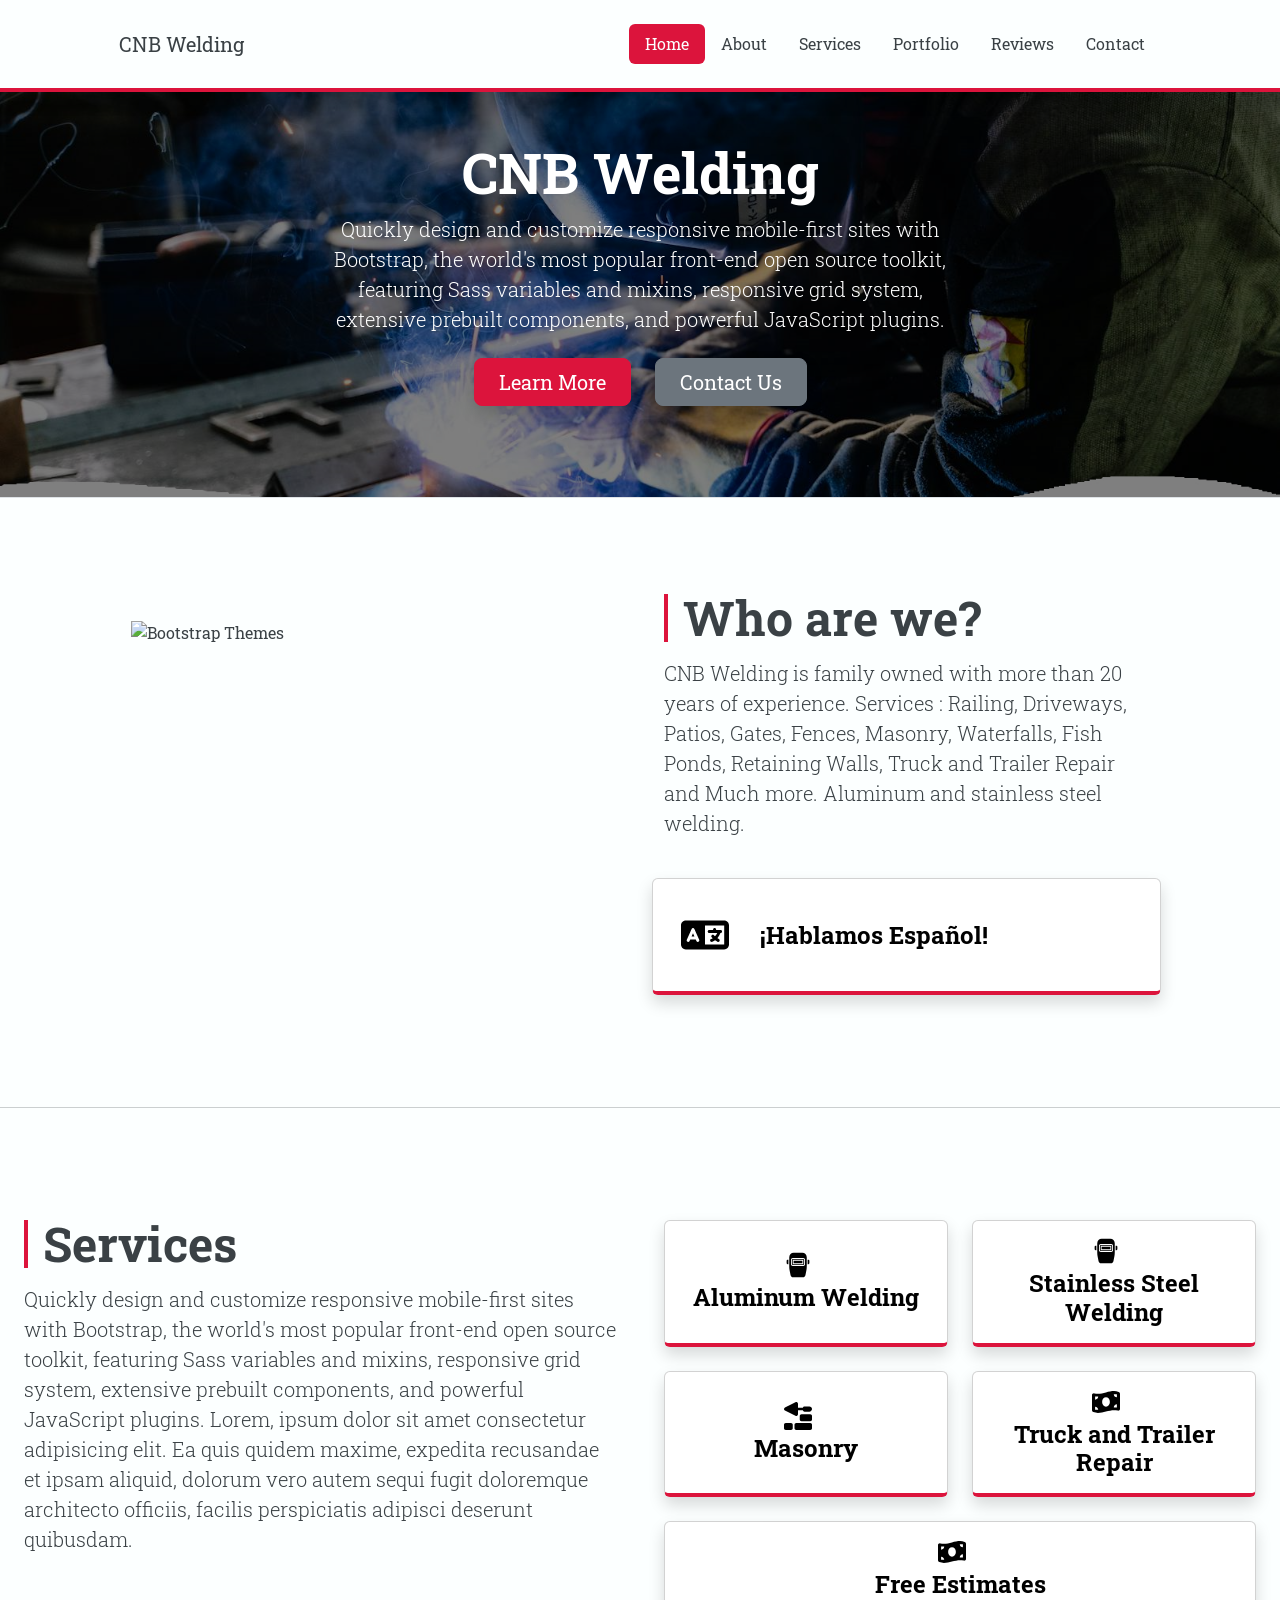
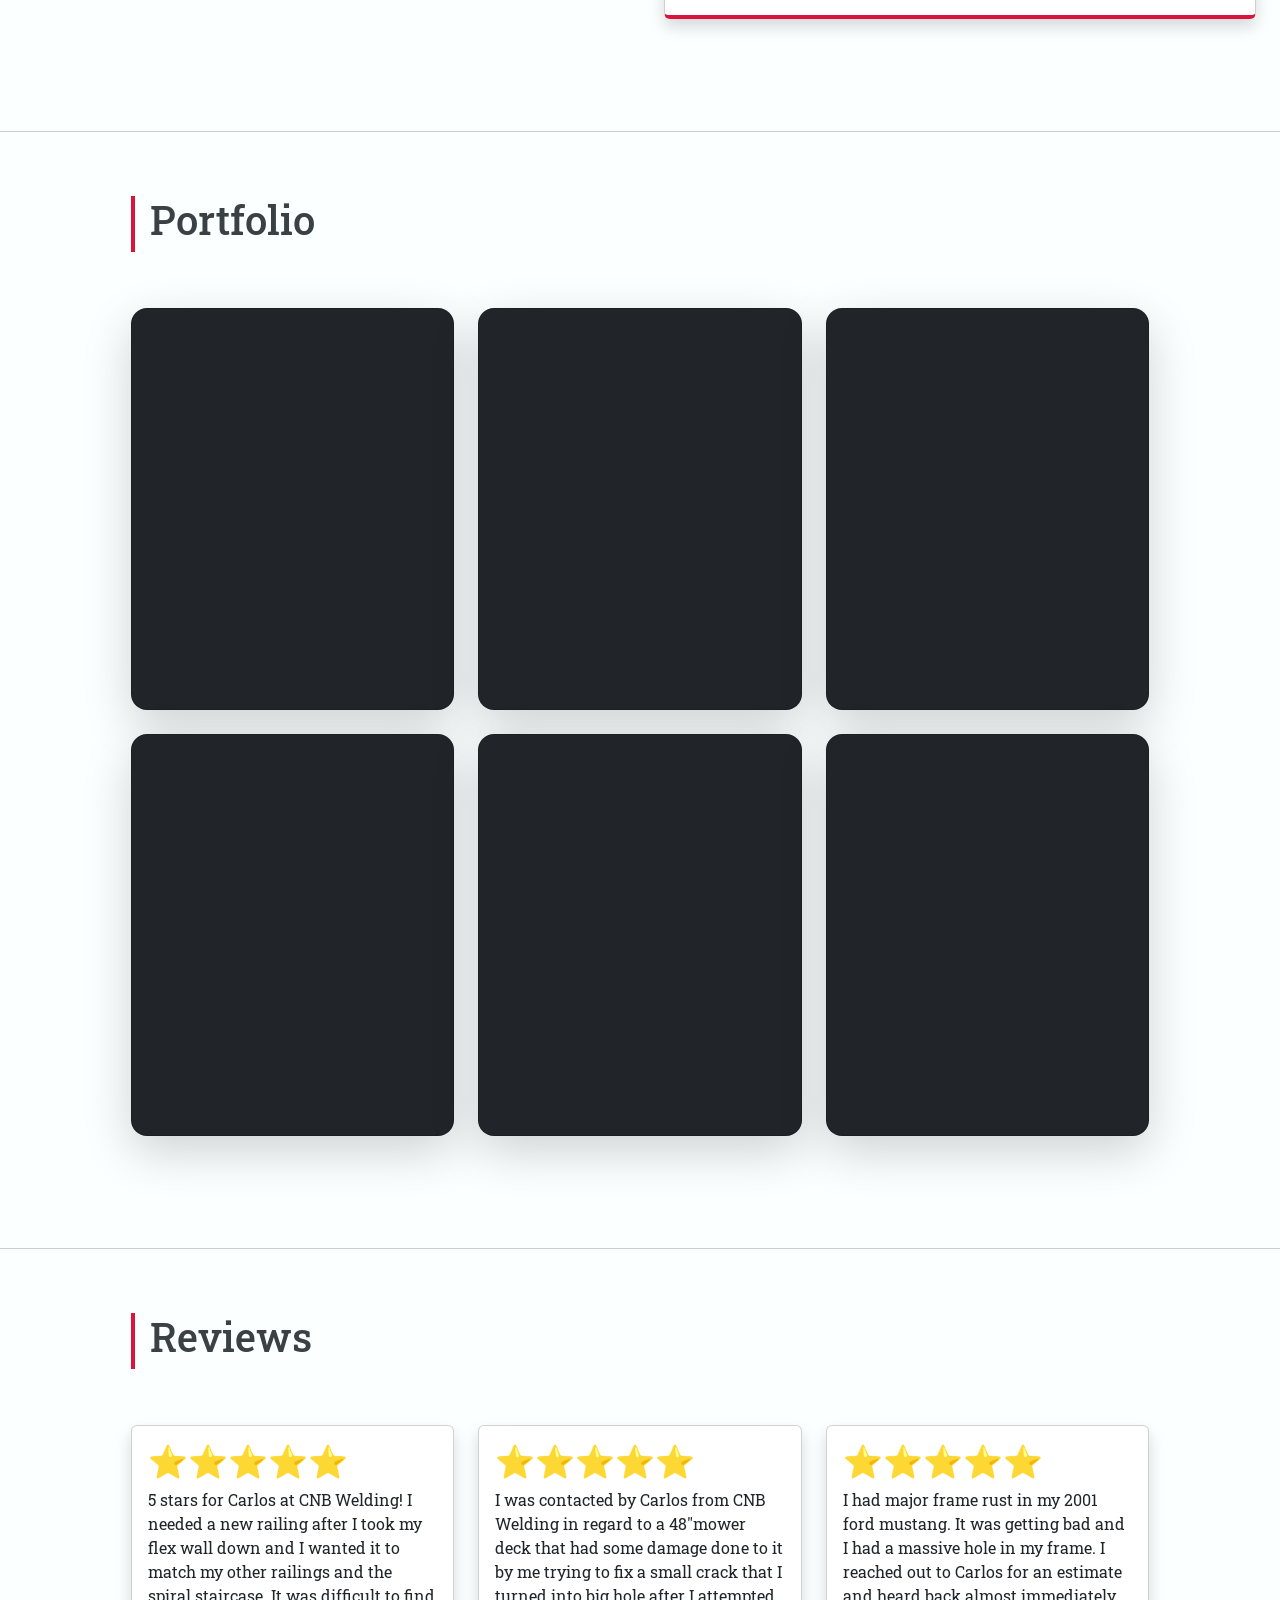
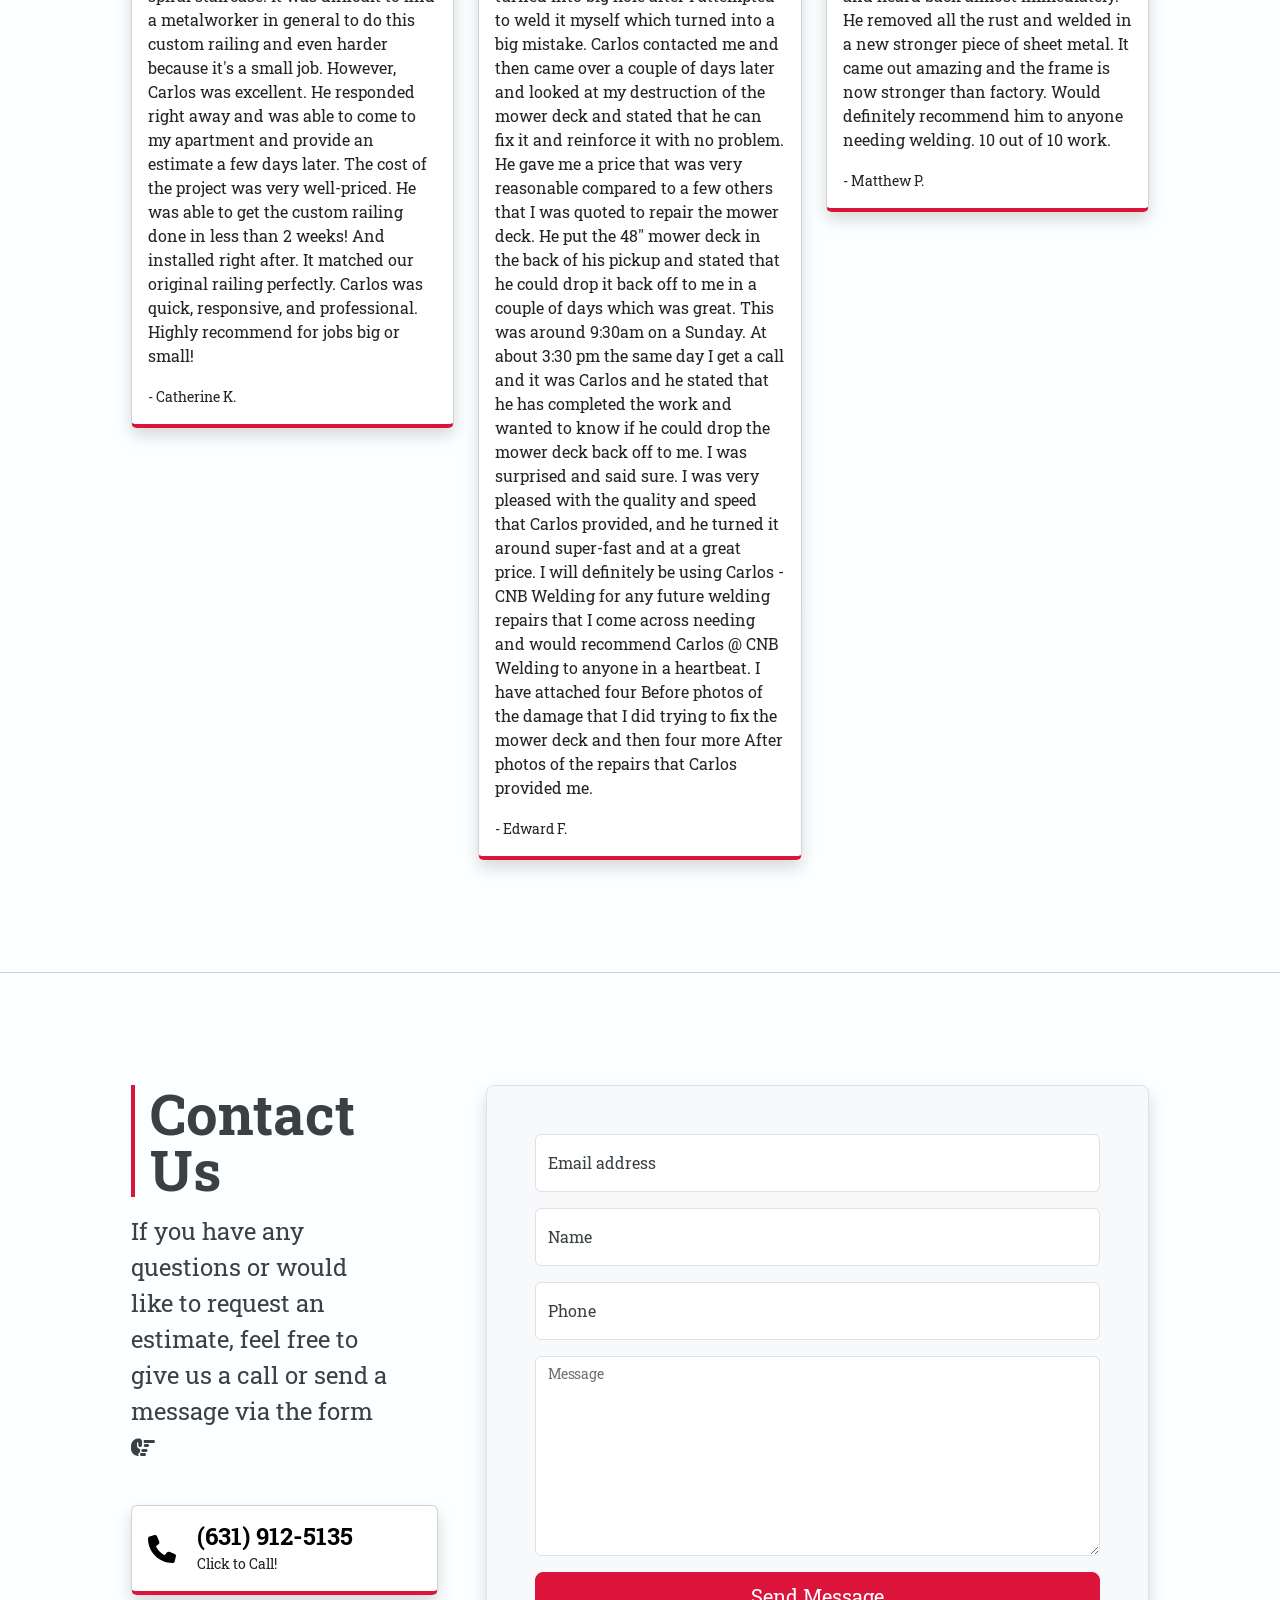
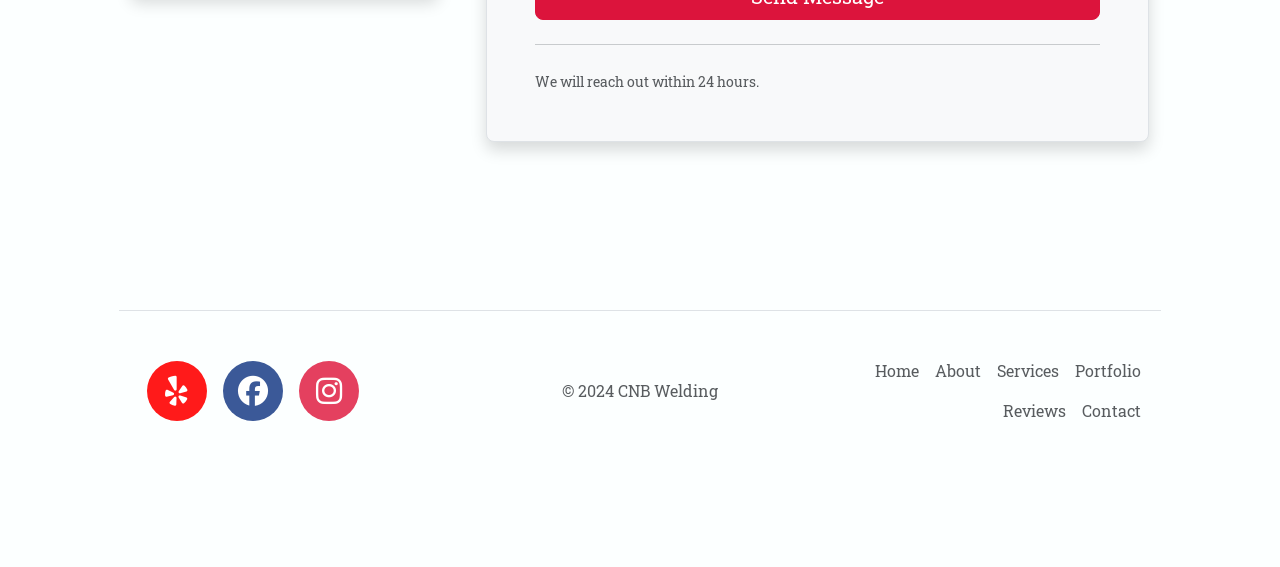
==== index.html @ a02634a3 "Add files via upload" ====
<!DOCTYPE html>
<html lang="en">
  <head>
    <meta charset="UTF-8" />
    <meta name="viewport" content="width=device-width, initial-scale=1.0" />
    <title>CNB Welding</title>
    <link rel="preconnect" href="https://fonts.googleapis.com" />
    <link rel="preconnect" href="https://fonts.gstatic.com" crossorigin />
    <link
      href="https://fonts.googleapis.com/css2?family=Roboto+Slab:wght@100..900&display=swap"
      rel="stylesheet"
    />
    <link
      href="https://cdn.jsdelivr.net/npm/bootstrap@5.3.3/dist/css/bootstrap.min.css"
      rel="stylesheet"
      integrity="sha384-QWTKZyjpPEjISv5WaRU9OFeRpok6YctnYmDr5pNlyT2bRjXh0JMhjY6hW+ALEwIH"
      crossorigin="anonymous"
    />
    <link
      rel="stylesheet"
      href="https://cdnjs.cloudflare.com/ajax/libs/font-awesome/6.5.1/css/all.min.css"
      integrity="sha512-DTOQO9RWCH3ppGqcWaEA1BIZOC6xxalwEsw9c2QQeAIftl+Vegovlnee1c9QX4TctnWMn13TZye+giMm8e2LwA=="
      crossorigin="anonymous"
      referrerpolicy="no-referrer"
    />
    <style>
      /* GLOBAL STYLES
         -------------------------------------------------- */
      /* Padding below the footer and lighter body text */

      :root {
        --main-color: #fcffff;
        --accent-color: #dc143c;
        --accent-color-hover: #b30e2f;
        --bg-color: #3a4145;
      }

      body {
        padding-top: 3rem;
        padding-bottom: 3rem;
        font-family: "Roboto Slab", serif;
        /* color: rgb(var(--bs-tertiary-color-rgb)); */
      }
      /* CUSTOMIZE THE CAROUSEL
         -------------------------------------------------- */
      /* Carousel base class */
      .carousel {
        margin-bottom: 4rem;
      }
      /* Since positioning the image, we need to help out the caption */
      .carousel-caption {
        bottom: 3rem;
        z-index: 10;
      }
      /* Declare heights because of positioning of img element */
      .carousel-item {
        height: 42rem;
      }
      /* MARKETING CONTENT
         -------------------------------------------------- */
      /* Center align the text within the three columns below the carousel */
      .marketing .col-lg-4 {
        margin-bottom: 1.5rem;
        text-align: center;
      }
      /* rtl:begin:ignore */
      .marketing .col-lg-4 p {
        margin-right: 0.75rem;
        margin-left: 0.75rem;
      }
      /* rtl:end:ignore */
      /* Featurettes
         ------------------------- */
      .featurette-divider {
        margin: 5rem 0; /* Space out the Bootstrap 
         <hr>
         more */
      }
      /* Thin out the marketing headings */
      /* rtl:begin:remove */
      .featurette-heading {
        letter-spacing: -0.05rem;
      }
      /* rtl:end:remove */
      /* RESPONSIVE CSS
         -------------------------------------------------- */
      @media (min-width: 40em) {
        /* Bump up size of carousel content */
        .carousel-caption p {
          margin-bottom: 1.25rem;
          font-size: 1.25rem;
          line-height: 1.4;
        }
        .featurette-heading {
          font-size: 50px;
        }
      }
      @media (min-width: 62em) {
        .featurette-heading {
          margin-top: 7rem;
        }
      }

      body {
        background-color: #fcffff;
        color: var(--bg-color) !important;
      }
      .card-bottom {
        border-bottom: 4px solid var(--accent-color);
      }
      .navbar {
        background-color: #fcffff;
        color: var(--bg-color);
      }

      .navbar a {
        color: var(--bg-color) !important;
      }

      h1,
      h2,
      h3,
      h4 {
        color: var(--bg-color) !important;
      }

      #welcome-hero {
        background-image: url("./images/hero-background.jpg");
        background-repeat: no-repeat;
        background-size: cover;
        background-position: center;
        height: 50vh;
        width: auto;
        position: relative;
      }

      #welcome-hero::before {
        content: "";
        position: absolute;
        z-index: 1;
        height: 100%;
        width: 100%;
        background-color: rgba(0, 0, 0, 0.5);
      }

      .navbar .active {
        background-color: var(--accent-color) !important;
        color: var(--main-color) !important;
      }
      .btn-primary {
        --bs-btn-bg: var(--accent-color) !important;
        --bs-btn-border-color: var(--accent-color) !important;
        --bs-btn-hover-color: #fff;
        --bs-btn-hover-bg: var(--accent-color-hover) !important;
        --bs-btn-hover-border-color: var(--accent-color-hover) !important;
        --bs-btn-focus-shadow-rgb: 49, 132, 253;
        --bs-btn-active-color: #fff;
        --bs-btn-active-bg: var(--accent-color) !important;
        --bs-btn-active-border-color: var(--accent-color) !important;
        --bs-btn-active-shadow: inset 0 3px 5px rgba(0, 0, 0, 0.125);
        --bs-btn-disabled-color: #fff;
        --bs-btn-disabled-bg: var(--accent-color-hover) !important;
        --bs-btn-disabled-border-color: var(--accent-color-hover) !important;
      }
    </style>
  </head>
  <body>
    <div
      data-bs-spy="scroll"
      data-bs-target="#navbar-example2"
      data-bs-offset="0"
      class="scrollspy-example"
      tabindex="0"
    >
      <nav
        id="navbar-example2"
        class="navbar navbar-expand-md shadow navbar-dark fixed-top py-4"
        style="border-bottom: 4px solid var(--accent-color)"
      >
        <div class="container-fluid col-xl-10 col-xxl-8">
          <a class="navbar-brand" href="#home">CNB Welding</a>
          <button
            class="navbar-toggler"
            type="button"
            data-bs-toggle="collapse"
            data-bs-target="#navbarCollapse"
            aria-controls="navbarCollapse"
            aria-expanded="false"
            aria-label="Toggle navigation"
          >
            <span class="navbar-toggler-icon"></span>
          </button>
          <div class="collapse navbar-collapse" id="navbarCollapse">
            <ul class="nav nav-pills ms-auto mb-2 mb-md-0">
              <li class="nav-item">
                <a class="nav-link active" aria-current="page" href="#home"
                  >Home</a
                >
              </li>
              <li class="nav-item">
                <a class="nav-link" href="#about">About</a>
              </li>
              <li class="nav-item">
                <a class="nav-link" href="#services">Services</a>
              </li>
              <li class="nav-item">
                <a class="nav-link" href="#portfolio">Portfolio</a>
              </li>
              <li class="nav-item">
                <a class="nav-link" href="#reviews">Reviews</a>
              </li>
              <li class="nav-item">
                <a class="nav-link" href="#contact">Contact</a>
              </li>
            </ul>
          </div>
        </div>
      </nav>
      <section id="home">
        <div
          id="welcome-hero"
          class="px-4 text-center border-bottom d-flex flex-column justify-content-center align-items-center"
        >
          <div class="col-md-6 pt-5" style="z-index: 99">
            <h1 class="display-4 fw-bold text-white">CNB Welding</h1>
            <p class="lead text-white text-center mb-4">
              Quickly design and customize responsive mobile-first sites with
              Bootstrap, the world's most popular front-end open source toolkit,
              featuring Sass variables and mixins, responsive grid system,
              extensive prebuilt components, and powerful JavaScript plugins.
            </p>
            <div class="d-grid gap-2 d-sm-flex justify-content-sm-center mb-5">
              <a
                href="#about"
                class="btn btn-primary shadow btn-lg px-4 me-sm-3"
              >
                Learn More
              </a>
              <a href="#contact" class="btn btn-secondary shadow btn-lg px-4">
                Contact Us
              </a>
            </div>
          </div>
        </div>
      </section>

      <section id="about">
        <div class="container-fluid col-xl-10 col-xxl-8 px-4 py-5">
          <div class="row align-items-center g-5 py-5">
            <div class="col-10 col-sm-8 col-lg-6">
              <img
                src="https://s3-media0.fl.yelpcdn.com/bphoto/xmQOwWU7deU1CKDKicoYJw/o.jpg"
                class="d-block mx-lg-auto img-fluid"
                alt="Bootstrap Themes"
                width="700"
                height="500"
                loading="lazy"
              />
            </div>
            <div class="col-lg-6">
              <h1
                style="
                  border-left: 4px solid var(--accent-color);
                  padding-left: 15px;
                "
                class="display-5 fw-bold lh-1 mb-3"
              >
                Who are we?
              </h1>
              <p class="lead">
                CNB Welding is family owned with more than 20 years of
                experience. Services : Railing, Driveways, Patios, Gates,
                Fences, Masonry, Waterfalls, Fish Ponds, Retaining Walls, Truck
                and Trailer Repair and Much more. Aluminum and stainless steel
                welding.
              </p>
              <br />
              <div class="row">
                <!-- <svg class="bi text-body-secondary flex-shrink-0 me-3" width="1.75em" height="1.75em"><use xlink:href="#bootstrap"></use></svg> -->
                <div class="card shadow card-bottom">
                  <div class="card-body">
                    <div class="row align-items-center py-3">
                      <div class="col-md-2">
                        <svg
                          class="bi text-body-secondary flex-shrink-0 me-3"
                          width="3em"
                          height="3em"
                          xmlns="http://www.w3.org/2000/svg"
                          viewBox="0 0 640 512"
                        >
                          <path
                            d="M0 128C0 92.7 28.7 64 64 64H256h48 16H576c35.3 0 64 28.7 64 64V384c0 35.3-28.7 64-64 64H320 304 256 64c-35.3 0-64-28.7-64-64V128zm320 0V384H576V128H320zM178.3 175.9c-3.2-7.2-10.4-11.9-18.3-11.9s-15.1 4.7-18.3 11.9l-64 144c-4.5 10.1 .1 21.9 10.2 26.4s21.9-.1 26.4-10.2l8.9-20.1h73.6l8.9 20.1c4.5 10.1 16.3 14.6 26.4 10.2s14.6-16.3 10.2-26.4l-64-144zM160 233.2L179 276H141l19-42.8zM448 164c11 0 20 9 20 20v4h44 16c11 0 20 9 20 20s-9 20-20 20h-2l-1.6 4.5c-8.9 24.4-22.4 46.6-39.6 65.4c.9 .6 1.8 1.1 2.7 1.6l18.9 11.3c9.5 5.7 12.5 18 6.9 27.4s-18 12.5-27.4 6.9l-18.9-11.3c-4.5-2.7-8.8-5.5-13.1-8.5c-10.6 7.5-21.9 14-34 19.4l-3.6 1.6c-10.1 4.5-21.9-.1-26.4-10.2s.1-21.9 10.2-26.4l3.6-1.6c6.4-2.9 12.6-6.1 18.5-9.8l-12.2-12.2c-7.8-7.8-7.8-20.5 0-28.3s20.5-7.8 28.3 0l14.6 14.6 .5 .5c12.4-13.1 22.5-28.3 29.8-45H448 376c-11 0-20-9-20-20s9-20 20-20h52v-4c0-11 9-20 20-20z"
                          />
                        </svg>
                      </div>
                      <div class="col-md-10">
                        <h3 class="fw-bold mb-0 fs-4 text-body-emphasis">
                          ¡Hablamos Español!
                        </h3>
                      </div>
                    </div>
                  </div>
                </div>
              </div>
            </div>
          </div>
        </div>
      </section>
      <hr />
      <section id="services">
        <div class="container-fluid col-xxl-8 px-4 py-5">
          <div class="row g-5 py-5">
            <div class="col-md-6">
              <h1
                style="
                  border-left: 4px solid var(--accent-color);
                  padding-left: 15px;
                "
                class="display-5 fw-bold lh-1 mb-3"
              >
                Services
              </h1>
              <p class="lead">
                Quickly design and customize responsive mobile-first sites with
                Bootstrap, the world's most popular front-end open source
                toolkit, featuring Sass variables and mixins, responsive grid
                system, extensive prebuilt components, and powerful JavaScript
                plugins. Lorem, ipsum dolor sit amet consectetur adipisicing
                elit. Ea quis quidem maxime, expedita recusandae et ipsam
                aliquid, dolorum vero autem sequi fugit doloremque architecto
                officiis, facilis perspiciatis adipisci deserunt quibusdam.
              </p>
            </div>
            <div class="col-md-6">
              <!-- <img src="https://s3-media0.fl.yelpcdn.com/bphoto/4pp5mdB7nVLPqKPXducCjA/o.jpg" class="d-block mx-lg-auto img-fluid" alt="Bootstrap Themes" width="700" height="500" loading="lazy"> -->
              <div class="row gy-4">
                <div class="col-md-6 col-sm-6">
                  <div class="card shadow card-bottom h-100">
                    <div
                      class="card-body d-flex justify-content-center align-items-center"
                    >
                      <div class="text-center">
                        <div class="mb-1">
                          <svg
                            version="1.1"
                            id="Uploaded to svgrepo.com"
                            xmlns="http://www.w3.org/2000/svg"
                            xmlns:xlink="http://www.w3.org/1999/xlink"
                            class="bi text-body-secondary flex-shrink-0 me-3"
                            width="1.75em"
                            height="1.75em"
                            viewBox="0 0 32 32"
                            xml:space="preserve"
                          >
                            <path
                              class="stone_een"
                              d="M5,15H4c-0.552,0-1-0.448-1-1v-3c0-0.552,0.448-1,1-1h1V15z M21,11H11v3h10V11z M23,10v5
                                    c0,0.551-0.449,1-1,1H10c-0.551,0-1-0.449-1-1v-5c0-0.551,0.449-1,1-1h12C22.551,9,23,9.449,23,10z M22,10H10v5h12V10z M26,18.02
                                    c0,1.317-0.13,2.631-0.388,3.922l-1.129,5.646C24.202,28.991,22.971,30,21.541,30H10.459c-1.43,0-2.661-1.009-2.942-2.412
                                    l-1.129-5.646C6.13,20.65,6,19.337,6,18.02V7c0-2.761,2.239-5,5-5h10c2.761,0,5,2.239,5,5V18.02z M24,10c0-1.103-0.897-2-2-2H10
                                    c-1.103,0-2,0.897-2,2v5c0,1.103,0.897,2,2,2h12c1.103,0,2-0.897,2-2V10z M28,10h-1v5h1c0.552,0,1-0.448,1-1v-3
                                    C29,10.448,28.552,10,28,10z"
                            />
                          </svg>
                        </div>
                        <div class="">
                          <h3 class="fw-bold mb-0 fs-4 text-body-emphasis">
                            Aluminum Welding
                          </h3>
                        </div>
                      </div>
                    </div>
                  </div>
                </div>
                <div class="col-md-6 col-sm-6">
                  <div class="card shadow card-bottom h-100">
                    <div
                      class="card-body d-flex justify-content-center align-items-center"
                    >
                      <div class="text-center">
                        <div class="mb-1">
                          <svg
                            version="1.1"
                            id="Uploaded to svgrepo.com"
                            xmlns="http://www.w3.org/2000/svg"
                            xmlns:xlink="http://www.w3.org/1999/xlink"
                            class="bi text-body-secondary flex-shrink-0 me-3"
                            width="1.75em"
                            height="1.75em"
                            viewBox="0 0 32 32"
                            xml:space="preserve"
                          >
                            <path
                              class="stone_een"
                              d="M5,15H4c-0.552,0-1-0.448-1-1v-3c0-0.552,0.448-1,1-1h1V15z M21,11H11v3h10V11z M23,10v5
                                    c0,0.551-0.449,1-1,1H10c-0.551,0-1-0.449-1-1v-5c0-0.551,0.449-1,1-1h12C22.551,9,23,9.449,23,10z M22,10H10v5h12V10z M26,18.02
                                    c0,1.317-0.13,2.631-0.388,3.922l-1.129,5.646C24.202,28.991,22.971,30,21.541,30H10.459c-1.43,0-2.661-1.009-2.942-2.412
                                    l-1.129-5.646C6.13,20.65,6,19.337,6,18.02V7c0-2.761,2.239-5,5-5h10c2.761,0,5,2.239,5,5V18.02z M24,10c0-1.103-0.897-2-2-2H10
                                    c-1.103,0-2,0.897-2,2v5c0,1.103,0.897,2,2,2h12c1.103,0,2-0.897,2-2V10z M28,10h-1v5h1c0.552,0,1-0.448,1-1v-3
                                    C29,10.448,28.552,10,28,10z"
                            />
                          </svg>
                        </div>
                        <div class="">
                          <h3 class="fw-bold mb-0 fs-4 text-body-emphasis">
                            Stainless Steel Welding
                          </h3>
                        </div>
                      </div>
                    </div>
                  </div>
                </div>
                <div class="col-md-6 col-sm-6">
                  <div class="card shadow card-bottom h-100">
                    <div
                      class="card-body d-flex justify-content-center align-items-center"
                    >
                      <div class="text-center">
                        <div class="mb-1">
                          <svg
                            xmlns="http://www.w3.org/2000/svg"
                            viewBox="0 0 512 512"
                            class="bi text-body-secondary flex-shrink-0 me-3"
                            width="1.75em"
                            height="1.75em"
                          >
                            <path
                              d="M240.8 4.8C250.3 10.6 256 20.9 256 32v72h89c3.6-13.8 16.1-24 31-24h88c26.5 0 48 21.5 48 48s-21.5 48-48 48H376c-14.9 0-27.4-10.2-31-24H256v72c0 11.1-5.7 21.4-15.2 27.2s-21.2 6.4-31.1 1.4l-192-96C6.8 151.2 0 140.1 0 128s6.8-23.2 17.7-28.6l192-96c9.9-5 21.7-4.4 31.1 1.4zM288 256c0-17.7 14.3-32 32-32H480c17.7 0 32 14.3 32 32v64c0 17.7-14.3 32-32 32H320c-17.7 0-32-14.3-32-32V256zM32 384h96c17.7 0 32 14.3 32 32v64c0 17.7-14.3 32-32 32H32c-17.7 0-32-14.3-32-32V416c0-17.7 14.3-32 32-32zm192 0H480c17.7 0 32 14.3 32 32v64c0 17.7-14.3 32-32 32H224c-17.7 0-32-14.3-32-32V416c0-17.7 14.3-32 32-32z"
                            />
                          </svg>
                        </div>
                        <div class="">
                          <h3 class="fw-bold mb-0 fs-4 text-body-emphasis">
                            Masonry
                          </h3>
                        </div>
                      </div>
                    </div>
                  </div>
                </div>

                <div class="col-md-6">
                  <div class="card shadow card-bottom h-100">
                    <div
                      class="card-body d-flex justify-content-center align-items-center"
                    >
                      <div class="text-center">
                        <div class="mb-1">
                          <svg
                            xmlns="http://www.w3.org/2000/svg"
                            class="bi text-body-secondary flex-shrink-0 me-3"
                            width="1.75em"
                            height="1.75em"
                            viewBox="0 0 576 512"
                          >
                            <!--!Font Awesome Free 6.5.1 by @fontawesome - https://fontawesome.com License - https://fontawesome.com/license/free Copyright 2024 Fonticons, Inc.-->
                            <path
                              d="M0 112.5V422.3c0 18 10.1 35 27 41.3c87 32.5 174 10.3 261-11.9c79.8-20.3 159.6-40.7 239.3-18.9c23 6.3 48.7-9.5 48.7-33.4V89.7c0-18-10.1-35-27-41.3C462 15.9 375 38.1 288 60.3C208.2 80.6 128.4 100.9 48.7 79.1C25.6 72.8 0 88.6 0 112.5zM288 352c-44.2 0-80-43-80-96s35.8-96 80-96s80 43 80 96s-35.8 96-80 96zM64 352c35.3 0 64 28.7 64 64H64V352zm64-208c0 35.3-28.7 64-64 64V144h64zM512 304v64H448c0-35.3 28.7-64 64-64zM448 96h64v64c-35.3 0-64-28.7-64-64z"
                            />
                          </svg>
                        </div>
                        <div class="">
                          <h3 class="fw-bold mb-0 fs-4 text-body-emphasis">
                            Truck and Trailer Repair
                          </h3>
                        </div>
                      </div>
                    </div>
                  </div>
                </div>
              </div>
              <br />
              <div class="row">
                <div class="col-md-12">
                  <div class="card shadow card-bottom h-100">
                    <div
                      class="card-body d-flex justify-content-center align-items-center"
                    >
                      <div class="text-center">
                        <div class="mb-1">
                          <svg
                            xmlns="http://www.w3.org/2000/svg"
                            class="bi text-body-secondary flex-shrink-0 me-3"
                            width="1.75em"
                            height="1.75em"
                            viewBox="0 0 576 512"
                          >
                            <!--!Font Awesome Free 6.5.1 by @fontawesome - https://fontawesome.com License - https://fontawesome.com/license/free Copyright 2024 Fonticons, Inc.-->
                            <path
                              d="M0 112.5V422.3c0 18 10.1 35 27 41.3c87 32.5 174 10.3 261-11.9c79.8-20.3 159.6-40.7 239.3-18.9c23 6.3 48.7-9.5 48.7-33.4V89.7c0-18-10.1-35-27-41.3C462 15.9 375 38.1 288 60.3C208.2 80.6 128.4 100.9 48.7 79.1C25.6 72.8 0 88.6 0 112.5zM288 352c-44.2 0-80-43-80-96s35.8-96 80-96s80 43 80 96s-35.8 96-80 96zM64 352c35.3 0 64 28.7 64 64H64V352zm64-208c0 35.3-28.7 64-64 64V144h64zM512 304v64H448c0-35.3 28.7-64 64-64zM448 96h64v64c-35.3 0-64-28.7-64-64z"
                            />
                          </svg>
                        </div>
                        <div class="">
                          <h3 class="fw-bold mb-0 fs-4 text-body-emphasis">
                            Free Estimates
                          </h3>
                        </div>
                      </div>
                    </div>
                  </div>
                </div>
              </div>
            </div>
          </div>
        </div>
      </section>

      <hr />
      <section id="portfolio">
        <div
          class="container-fluid col-xl-10 col-xxl-8 px-4 py-5"
          id="custom-cards"
        >
          <h1
            style="
              border-left: 4px solid var(--accent-color);
              padding-left: 15px;
            "
            class="pb-2"
          >
            Portfolio
          </h1>
          <div
            class="row row-cols-1 row-cols-lg-3 align-items-stretch g-4 py-5"
          >
            <div
              class="col"
              data-bs-toggle="modal"
              data-bs-target="#exampleModal1"
              style="cursor: pointer"
            >
              <div
                class="card card-cover h-100 overflow-hidden text-bg-dark rounded-4 shadow-lg"
                style="
                  background-image: url('https://s3-media0.fl.yelpcdn.com/bphoto/SdvzcWb4vKL0DzfFYup0Fw/o.jpg');
                  background-position: center;
                  background-size: cover;
                  background-repeat: no-repeat;
                "
              >
                <div
                  style="height: 400px; width: auto"
                  class="d-flex flex-column p-5 pb-3 text-shadow-1"
                >
                  <!-- <h3 class="pt-5 mt-5 mb-4 display-6 lh-1 fw-bold">
                        Another longer title belongs here
                     </h3> -->
                </div>
              </div>
            </div>
            <div
              class="modal fade"
              id="exampleModal1"
              tabindex="-1"
              aria-labelledby="exampleModalLabel"
              aria-hidden="true"
            >
              <div class="modal-dialog modal-dialog-centered modal-xl">
                <div class="modal-content">
                  <div class="modal-body mx-auto">
                    <img
                      style="width: 100%; height: auto; display: block"
                      src="https://s3-media0.fl.yelpcdn.com/bphoto/SdvzcWb4vKL0DzfFYup0Fw/o.jpg"
                      alt=""
                    />
                  </div>
                  <div class="modal-footer">
                    <button
                      type="button"
                      class="btn btn-secondary"
                      data-bs-dismiss="modal"
                    >
                      Close
                    </button>
                  </div>
                </div>
              </div>
            </div>
            <div
              class="col"
              data-bs-toggle="modal"
              data-bs-target="#exampleModal2"
              style="cursor: pointer"
            >
              <div
                class="card card-cover h-100 overflow-hidden text-bg-dark rounded-4 shadow-lg"
                style="
                  background-image: url('https://s3-media0.fl.yelpcdn.com/bphoto/KHV07ZxTZg2ZIdCVZUTlkA/o.jpg');
                  background-position: center;
                  background-size: cover;
                  background-repeat: no-repeat;
                "
              >
                <div
                  style="height: 400px; width: auto"
                  class="d-flex flex-column p-5 pb-3 text-shadow-1"
                >
                  <!-- <h3 class="pt-5 mt-5 mb-4 display-6 lh-1 fw-bold">
                        Another longer title belongs here
                     </h3> -->
                </div>
              </div>
            </div>
            <div
              class="modal fade"
              id="exampleModal2"
              tabindex="-1"
              aria-labelledby="exampleModalLabel"
              aria-hidden="true"
            >
              <div class="modal-dialog modal-dialog-centered modal-xl">
                <div class="modal-content">
                  <div class="modal-body mx-auto">
                    <img
                      style="width: 100%; height: auto; display: block"
                      src="https://s3-media0.fl.yelpcdn.com/bphoto/KHV07ZxTZg2ZIdCVZUTlkA/o.jpg"
                      alt=""
                    />
                  </div>
                  <div class="modal-footer">
                    <button
                      type="button"
                      class="btn btn-secondary"
                      data-bs-dismiss="modal"
                    >
                      Close
                    </button>
                  </div>
                </div>
              </div>
            </div>
            <div
              class="col"
              data-bs-toggle="modal"
              data-bs-target="#exampleModal3"
              style="cursor: pointer"
            >
              <div
                class="card card-cover h-100 overflow-hidden text-bg-dark rounded-4 shadow-lg"
                style="
                  background-image: url('https://s3-media0.fl.yelpcdn.com/bphoto/4pp5mdB7nVLPqKPXducCjA/o.jpg');
                  background-position: center;
                  background-size: cover;
                  background-repeat: no-repeat;
                "
              >
                <div
                  style="height: 400px; width: auto"
                  class="d-flex flex-column p-5 pb-3 text-shadow-1"
                >
                  <!-- <h3 class="pt-5 mt-5 mb-4 display-6 lh-1 fw-bold">
                        Another longer title belongs here
                     </h3> -->
                </div>
              </div>
            </div>

            <div
              class="modal fade"
              id="exampleModal3"
              tabindex="-1"
              aria-labelledby="exampleModalLabel"
              aria-hidden="true"
            >
              <div class="modal-dialog modal-dialog-centered modal-xl">
                <div class="modal-content">
                  <div class="modal-body mx-auto">
                    <img
                      style="width: 100%; height: auto; display: block"
                      src="https://s3-media0.fl.yelpcdn.com/bphoto/4pp5mdB7nVLPqKPXducCjA/o.jpg"
                      alt=""
                    />
                  </div>
                  <div class="modal-footer">
                    <button
                      type="button"
                      class="btn btn-secondary"
                      data-bs-dismiss="modal"
                    >
                      Close
                    </button>
                  </div>
                </div>
              </div>
            </div>

            <div
              class="col"
              data-bs-toggle="modal"
              data-bs-target="#exampleModal4"
              style="cursor: pointer"
            >
              <div
                class="card card-cover h-100 overflow-hidden text-bg-dark rounded-4 shadow-lg"
                style="
                  background-image: url('https://s3-media0.fl.yelpcdn.com/bphoto/NtEOuD8AE4QL6saQGqx-eQ/o.jpg');
                  background-position: center;
                  background-size: cover;
                  background-repeat: no-repeat;
                "
              >
                <div
                  style="height: 400px; width: auto"
                  class="d-flex flex-column p-5 pb-3 text-shadow-1"
                >
                  <!-- <h3 class="pt-5 mt-5 mb-4 display-6 lh-1 fw-bold">
                        Another longer title belongs here
                     </h3> -->
                </div>
              </div>
            </div>

            <div
              class="modal fade"
              id="exampleModal4"
              tabindex="-1"
              aria-labelledby="exampleModalLabel"
              aria-hidden="true"
            >
              <div class="modal-dialog modal-dialog-centered modal-xl">
                <div class="modal-content">
                  <div class="modal-body mx-auto">
                    <img
                      style="width: 100%; height: auto; display: block"
                      src="https://s3-media0.fl.yelpcdn.com/bphoto/NtEOuD8AE4QL6saQGqx-eQ/o.jpg"
                      alt=""
                    />
                  </div>
                  <div class="modal-footer">
                    <button
                      type="button"
                      class="btn btn-secondary"
                      data-bs-dismiss="modal"
                    >
                      Close
                    </button>
                  </div>
                </div>
              </div>
            </div>

            <div
              class="col"
              data-bs-toggle="modal"
              data-bs-target="#exampleModal5"
              style="cursor: pointer"
            >
              <div
                class="card card-cover h-100 overflow-hidden text-bg-dark rounded-4 shadow-lg"
                style="
                  background-image: url('https://s3-media0.fl.yelpcdn.com/bphoto/qzRIdysJMjSIQ0xXVs1PKQ/o.jpg');
                  background-position: center;
                  background-size: cover;
                  background-repeat: no-repeat;
                "
              >
                <div
                  style="height: 400px; width: auto"
                  class="d-flex flex-column p-5 pb-3 text-shadow-1"
                >
                  <!-- <h3 class="pt-5 mt-5 mb-4 display-6 lh-1 fw-bold">
                        Another longer title belongs here
                     </h3> -->
                </div>
              </div>
            </div>

            <div
              class="modal fade"
              id="exampleModal5"
              tabindex="-1"
              aria-labelledby="exampleModalLabel"
              aria-hidden="true"
            >
              <div class="modal-dialog modal-dialog-centered modal-xl">
                <div class="modal-content">
                  <div class="modal-body mx-auto">
                    <img
                      style="width: 100%; height: auto; display: block"
                      src="https://s3-media0.fl.yelpcdn.com/bphoto/qzRIdysJMjSIQ0xXVs1PKQ/o.jpg"
                      alt=""
                    />
                  </div>
                  <div class="modal-footer">
                    <button
                      type="button"
                      class="btn btn-secondary"
                      data-bs-dismiss="modal"
                    >
                      Close
                    </button>
                  </div>
                </div>
              </div>
            </div>

            <div
              class="col"
              data-bs-toggle="modal"
              data-bs-target="#exampleModal6"
              style="cursor: pointer"
            >
              <div
                class="card card-cover h-100 overflow-hidden text-bg-dark rounded-4 shadow-lg"
                style="
                  background-image: url('https://s3-media0.fl.yelpcdn.com/bphoto/oMq9pO9FbDbBF55woh_Arg/o.jpg');
                  background-position: center;
                  background-size: cover;
                  background-repeat: no-repeat;
                "
              >
                <div
                  style="height: 400px; width: auto"
                  class="d-flex flex-column p-5 pb-3 text-shadow-1"
                >
                  <!-- <h3 class="pt-5 mt-5 mb-4 display-6 lh-1 fw-bold">
                        Another longer title belongs here
                     </h3> -->
                </div>
              </div>
            </div>

            <div
              class="modal fade"
              id="exampleModal6"
              tabindex="-1"
              aria-labelledby="exampleModalLabel"
              aria-hidden="true"
            >
              <div class="modal-dialog modal-dialog-centered modal-xl">
                <div class="modal-content">
                  <div class="modal-body mx-auto">
                    <img
                      style="width: 100%; height: auto; display: block"
                      src="https://s3-media0.fl.yelpcdn.com/bphoto/oMq9pO9FbDbBF55woh_Arg/o.jpg"
                      alt=""
                    />
                  </div>
                  <div class="modal-footer">
                    <button
                      type="button"
                      class="btn btn-secondary"
                      data-bs-dismiss="modal"
                    >
                      Close
                    </button>
                  </div>
                </div>
              </div>
            </div>
          </div>
        </div>
      </section>
      <hr />
      <section id="reviews">
        <div
          class="container-fluid col-xl-10 col-xxl-8 px-4 py-5"
          id="hanging-icons"
        >
          <h1
            style="
              border-left: 4px solid var(--accent-color);
              padding-left: 15px;
            "
            class="pb-2"
          >
            Reviews
          </h1>
          <div class="row g-4 py-5 row-cols-1 row-cols-lg-3">
            <div class="col d-flex align-items-start">
              <!-- <div
            class="icon-square text-body-emphasis bg-body-secondary d-inline-flex align-items-center justify-content-center fs-4 flex-shrink-0 me-3"
          >
            <svg class="bi" width="1em" height="1em">
              <use xlink:href="#toggles2"></use>
            </svg>
          </div> -->
              <div class="card shadow card-bottom">
                <div class="card-body">
                  <h3 class="fs-2 text-body-emphasis">⭐⭐⭐⭐⭐</h3>

                  <p>
                    5 stars for Carlos at CNB Welding! I needed a new railing
                    after I took my flex wall down and I wanted it to match my
                    other railings and the spiral staircase. It was difficult to
                    find a metalworker in general to do this custom railing and
                    even harder because it's a small job. However, Carlos was
                    excellent. He responded right away and was able to come to
                    my apartment and provide an estimate a few days later. The
                    cost of the project was very well-priced. He was able to get
                    the custom railing done in less than 2 weeks! And installed
                    right after. It matched our original railing perfectly.
                    Carlos was quick, responsive, and professional. Highly
                    recommend for jobs big or small!
                  </p>
                  <small>- Catherine K.</small>
                  <!-- <a href="#" class="btn btn-primary"> Primary button </a> -->
                </div>
              </div>
            </div>

            <div class="col d-flex align-items-start">
              <!-- <div
            class="icon-square text-body-emphasis bg-body-secondary d-inline-flex align-items-center justify-content-center fs-4 flex-shrink-0 me-3"
          >
            <svg class="bi" width="1em" height="1em">
              <use xlink:href="#cpu-fill"></use>
            </svg>
          </div> -->
              <div class="card shadow card-bottom">
                <div class="card-body">
                  <h3 class="fs-2 text-body-emphasis">⭐⭐⭐⭐⭐</h3>
                  <p>
                    I was contacted by Carlos from CNB Welding in regard to a
                    48"mower deck that had some damage done to it by me trying
                    to fix a small crack that I turned into big hole after I
                    attempted to weld it myself which turned into a big mistake.
                    Carlos contacted me and then came over a couple of days
                    later and looked at my destruction of the mower deck and
                    stated that he can fix it and reinforce it with no problem.
                    He gave me a price that was very reasonable compared to a
                    few others that I was quoted to repair the mower deck. He
                    put the 48" mower deck in the back of his pickup and stated
                    that he could drop it back off to me in a couple of days
                    which was great. This was around 9:30am on a Sunday. At
                    about 3:30 pm the same day I get a call and it was Carlos
                    and he stated that he has completed the work and wanted to
                    know if he could drop the mower deck back off to me. I was
                    surprised and said sure. I was very pleased with the quality
                    and speed that Carlos provided, and he turned it around
                    super-fast and at a great price. I will definitely be using
                    Carlos - CNB Welding for any future welding repairs that I
                    come across needing and would recommend Carlos @ CNB Welding
                    to anyone in a heartbeat. I have attached four Before photos
                    of the damage that I did trying to fix the mower deck and
                    then four more After photos of the repairs that Carlos
                    provided me.
                  </p>
                  <small>- Edward F.</small>
                </div>
              </div>
            </div>
            <div class="col d-flex align-items-start">
              <div class="card shadow card-bottom">
                <div class="card-body">
                  <h3 class="fs-2 text-body-emphasis">⭐⭐⭐⭐⭐</h3>
                  <p>
                    I had major frame rust in my 2001 ford mustang. It was
                    getting bad and I had a massive hole in my frame. I reached
                    out to Carlos for an estimate and heard back almost
                    immediately. He removed all the rust and welded in a new
                    stronger piece of sheet metal. It came out amazing and the
                    frame is now stronger than factory. Would definitely
                    recommend him to anyone needing welding. 10 out of 10 work.
                  </p>
                  <small>- Matthew P.</small>
                </div>
              </div>
            </div>
          </div>
        </div>
      </section>
      <hr />
      <section id="contact">
        <div class="container-fluid col-xl-10 col-xxl-8 px-4 py-5">
          <div class="row gy-3 g-lg-5 py-5">
            <div class="col-lg-4 text-center text-lg-start">
              <h1
                style="
                  border-left: 4px solid var(--accent-color);
                  padding-left: 15px;
                "
                class="display-4 fw-bold lh-1 mb-3"
              >
                Contact Us
              </h1>
              <p class="col-lg-10 fs-4">
                If you have any questions or would like to request an estimate,
                feel free to give us a call or send a message via the form
                <i class="fa-solid fa-hand-point-right"></i>
              </p>
              <br />
              <a
                class="text-black"
                style="text-decoration: none"
                href="tel:16319125135"
              >
                <div class="card shadow card-bottom">
                  <div class="card-body">
                    <div class="row justify-content-between align-items-center">
                      <div class="col-md-2">
                        <svg
                          class="bi text-body-secondary flex-shrink-0 me-3"
                          width="1.75em"
                          height="1.75em"
                          xmlns="http://www.w3.org/2000/svg"
                          viewBox="0 0 512 512"
                        >
                          <path
                            d="M164.9 24.6c-7.7-18.6-28-28.5-47.4-23.2l-88 24C12.1 30.2 0 46 0 64C0 311.4 200.6 512 448 512c18 0 33.8-12.1 38.6-29.5l24-88c5.3-19.4-4.6-39.7-23.2-47.4l-96-40c-16.3-6.8-35.2-2.1-46.3 11.6L304.7 368C234.3 334.7 177.3 277.7 144 207.3L193.3 167c13.7-11.2 18.4-30 11.6-46.3l-40-96z"
                          />
                        </svg>
                      </div>
                      <div class="col-md-10">
                        <h3 class="fw-bold mb-0 fs-4 text-body-emphasis">
                          (631) 912-5135
                        </h3>
                        <small>Click to Call!</small>
                      </div>
                    </div>
                  </div>
                </div>
              </a>
            </div>
            <div class="col-md-10 mx-auto col-lg-8">
              <form
                class="p-4 p-md-5 shadow border rounded-3 bg-body-tertiary"
                action="https://getform.io/f/zbzkloga"
                method="POST"
                data-form-type="contact"
              >
                <div class="form-floating mb-3">
                  <input
                    type="email"
                    class="form-control"
                    id="floatingInput"
                    name="email"
                    placeholder="name@example.com"
                    data-dashlane-rid="31d497bc46bd990c"
                    data-form-type="email"
                    data-kwimpalastatus="alive"
                    data-kwimpalaid="1711164646505-0"
                  />
                  <label for="floatingInput">Email address</label>
                </div>
                <div class="form-floating mb-3">
                  <input
                    type="text"
                    class="form-control"
                    id="floatingName"
                    name="name"
                    placeholder="Full Name"
                  />
                  <label for="floatingName">Name</label>
                </div>
                <div class="form-floating mb-3">
                  <input
                    type="tel"
                    name="phone"
                    class="form-control"
                    id="floatingPhone"
                    placeholder="Phone"
                  />
                  <label for="floatingPhone">Phone</label>
                </div>
                <div class="form-floating mb-3">
                  <textarea
                    name="message"
                    class="form-control"
                    id="message"
                    style="height: 200px"
                  ></textarea>
                  <label for="xmessage">Message</label>
                </div>
                <button class="w-100 btn btn-lg btn-primary" type="submit">
                  Send Message
                </button>
                <hr class="my-4" />
                <small class="text-body-secondary"
                  >We will reach out within 24 hours.</small
                >
                <input
                  type="hidden"
                  name="_gotcha"
                  style="display: none !important"
                />
              </form>
            </div>
          </div>
        </div>
      </section>
    </div>

    <div class="container-fluid col-xl-10 col-xxl-8 px-4 py-5">
      <footer
        class="row gy-4 d-flex flex-wrap justify-content-between align-items-center py-3 my-4 border-top"
      >
        <div class="col-md-4">
          <ul class="nav list-unstyled d-flex">
            <li class="ms-3">
              <a
                style="
                  background-color: #ff1a1a;
                  height: 60px;
                  width: 60px;
                  padding: 10px;
                  border-radius: 50%;
                  display: flex;
                  align-items: center;
                  justify-content: center;
                  text-decoration: none;
                "
                target="_blank"
                class="text-body-secondary"
                href="https://www.yelp.com/biz/cnb-welding-and-masonry-south-huntington"
              >
                <i
                  style="font-size: 30px; color: white"
                  class="fa-brands fa-yelp"
                ></i>
              </a>
            </li>
            <li class="ms-3">
              <a
                class="text-body-secondary"
                style="
                  background-color: #3b5998;
                  height: 60px;
                  width: 60px;
                  padding: 10px;
                  border-radius: 50%;
                  display: flex;
                  align-items: center;
                  justify-content: center;
                  text-decoration: none;
                "
                target="_blank"
                href="https://www.facebook.com/Hercarlos76/"
              >
                <i
                  style="font-size: 30px; color: white"
                  class="fa-brands fa-facebook"
                ></i>
              </a>
            </li>
            <li class="ms-3">
              <a
                class="text-body-secondary"
                style="
                  background-color: #e4405f;
                  height: 60px;
                  width: 60px;
                  padding: 10px;
                  border-radius: 50%;
                  display: flex;
                  align-items: center;
                  justify-content: center;
                  text-decoration: none;
                "
                href="#"
                ><i
                  style="font-size: 30px; color: white"
                  class="fa-brands fa-instagram"
                ></i
              ></a>
            </li>
          </ul>
        </div>
        <p class="col-md-4 mb-0 text-center text-body-secondary">
          © 2024 CNB Welding
        </p>
        <ul class="nav col-md-4 justify-content-end">
          <li class="nav-item">
            <a href="#" class="nav-link px-2 text-body-secondary">Home</a>
          </li>
          <li class="nav-item">
            <a href="#about" class="nav-link px-2 text-body-secondary">About</a>
          </li>
          <li class="nav-item">
            <a href="#services" class="nav-link px-2 text-body-secondary"
              >Services</a
            >
          </li>
          <li class="nav-item">
            <a href="#portfolio" class="nav-link px-2 text-body-secondary"
              >Portfolio</a
            >
          </li>
          <li class="nav-item">
            <a href="#reviews" class="nav-link px-2 text-body-secondary"
              >Reviews</a
            >
          </li>
          <li class="nav-item">
            <a href="#contact" class="nav-link px-2 text-body-secondary"
              >Contact</a
            >
          </li>
        </ul>
      </footer>
    </div>
    <script
      src="https://cdn.jsdelivr.net/npm/bootstrap@5.3.3/dist/js/bootstrap.bundle.min.js"
      integrity="sha384-YvpcrYf0tY3lHB60NNkmXc5s9fDVZLESaAA55NDzOxhy9GkcIdslK1eN7N6jIeHz"
      crossorigin="anonymous"
    ></script>
  </body>
</html>
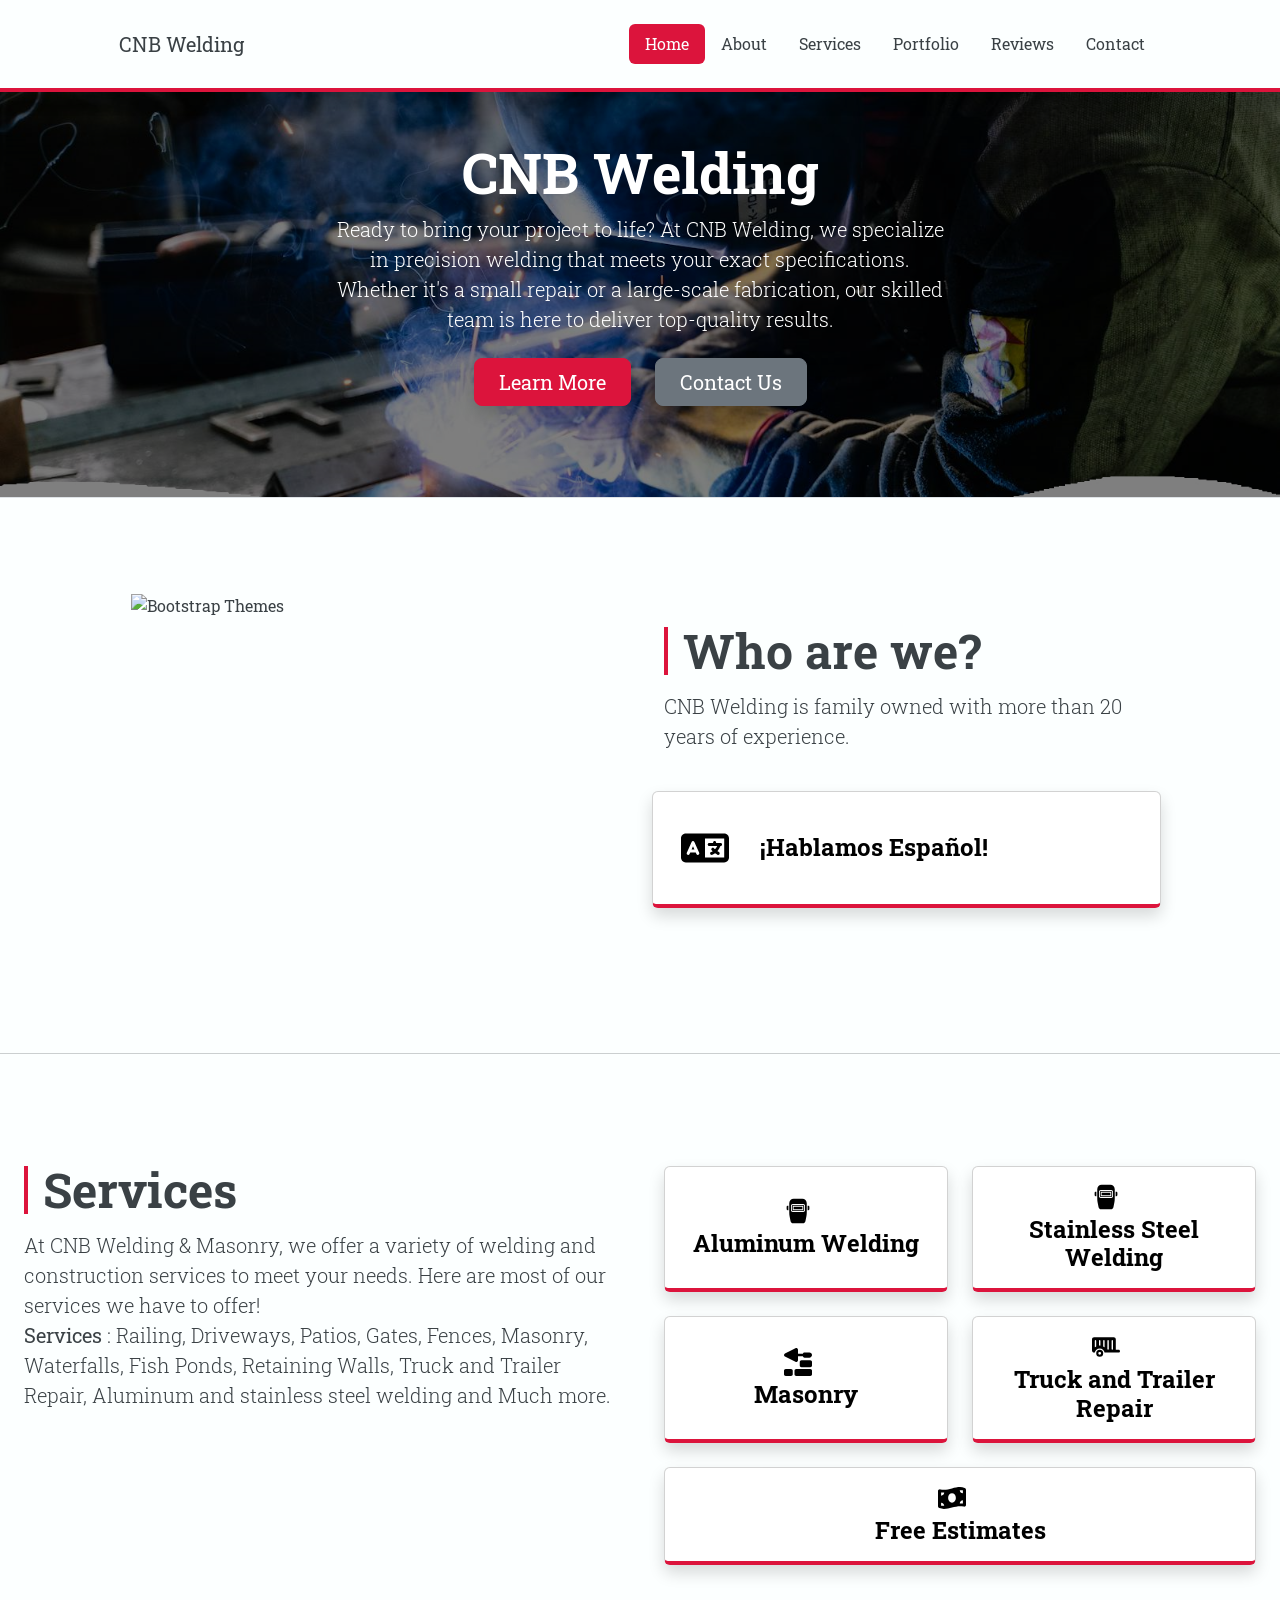
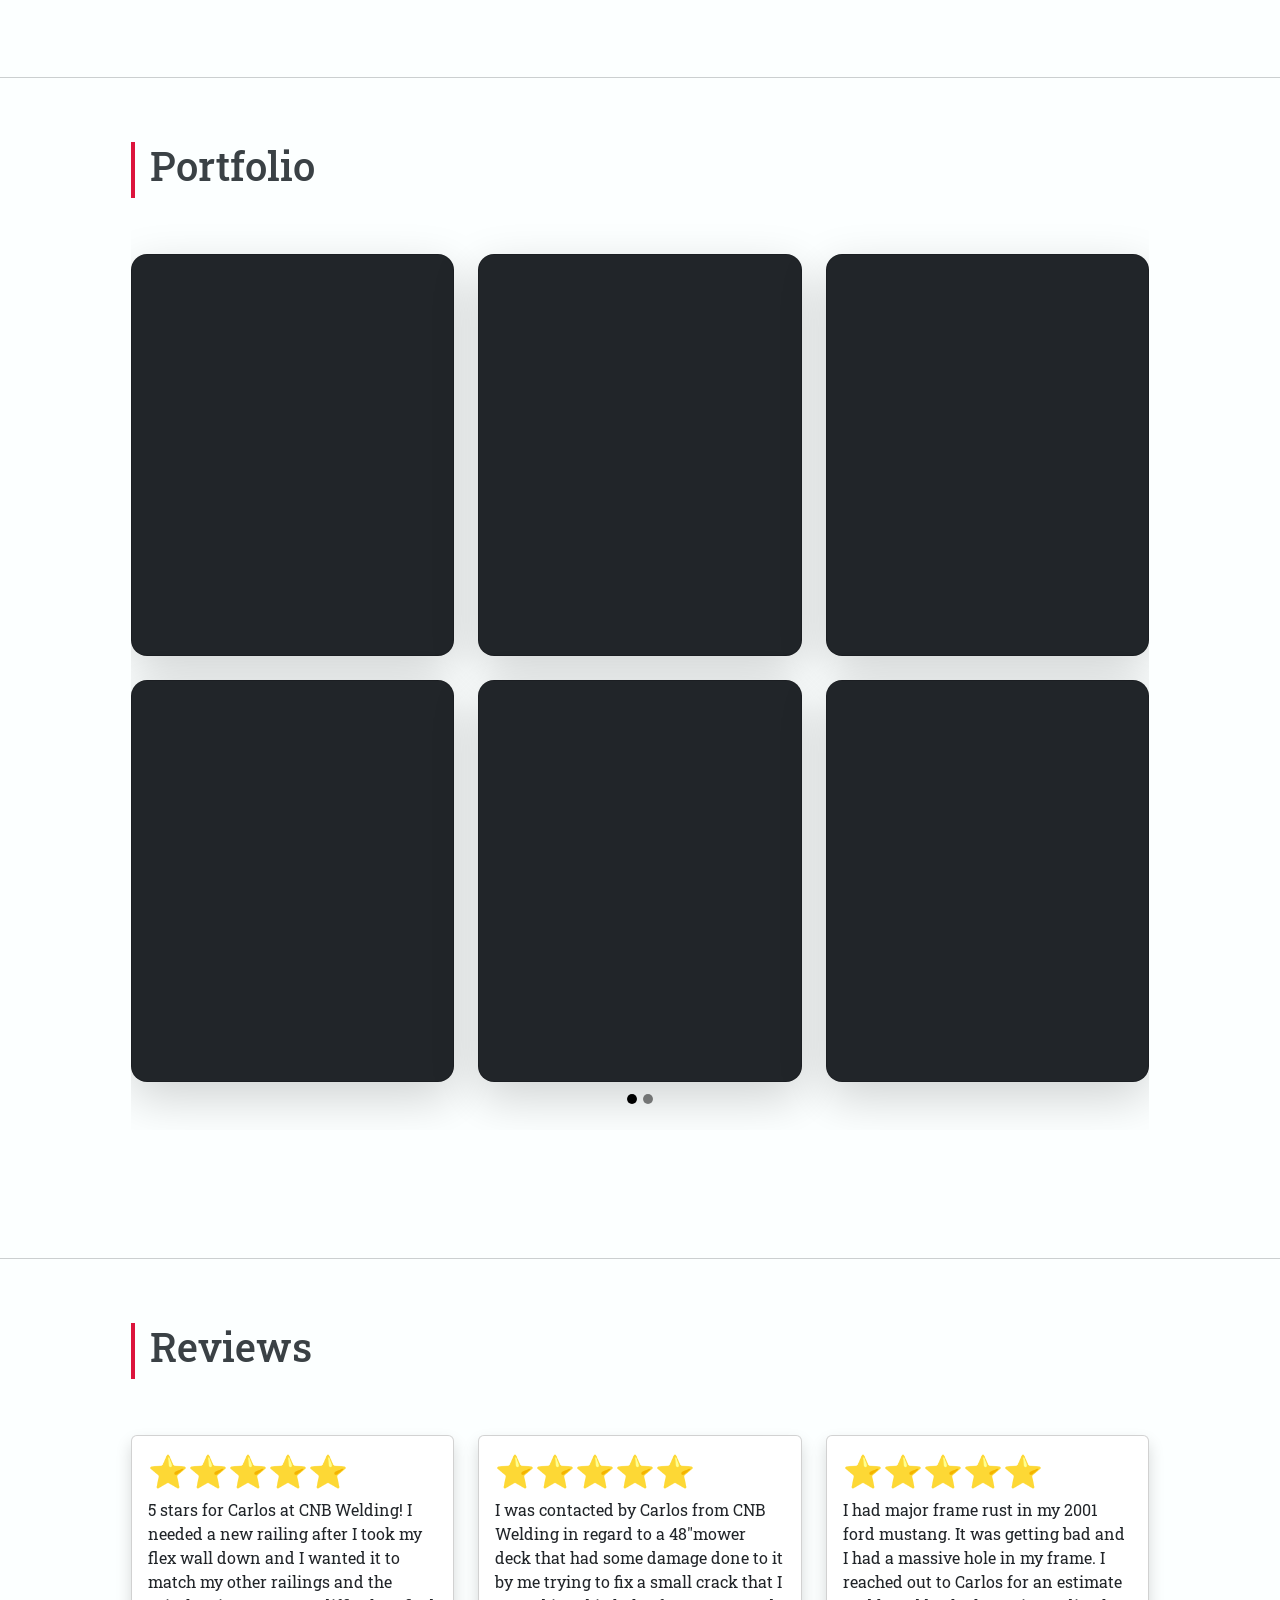
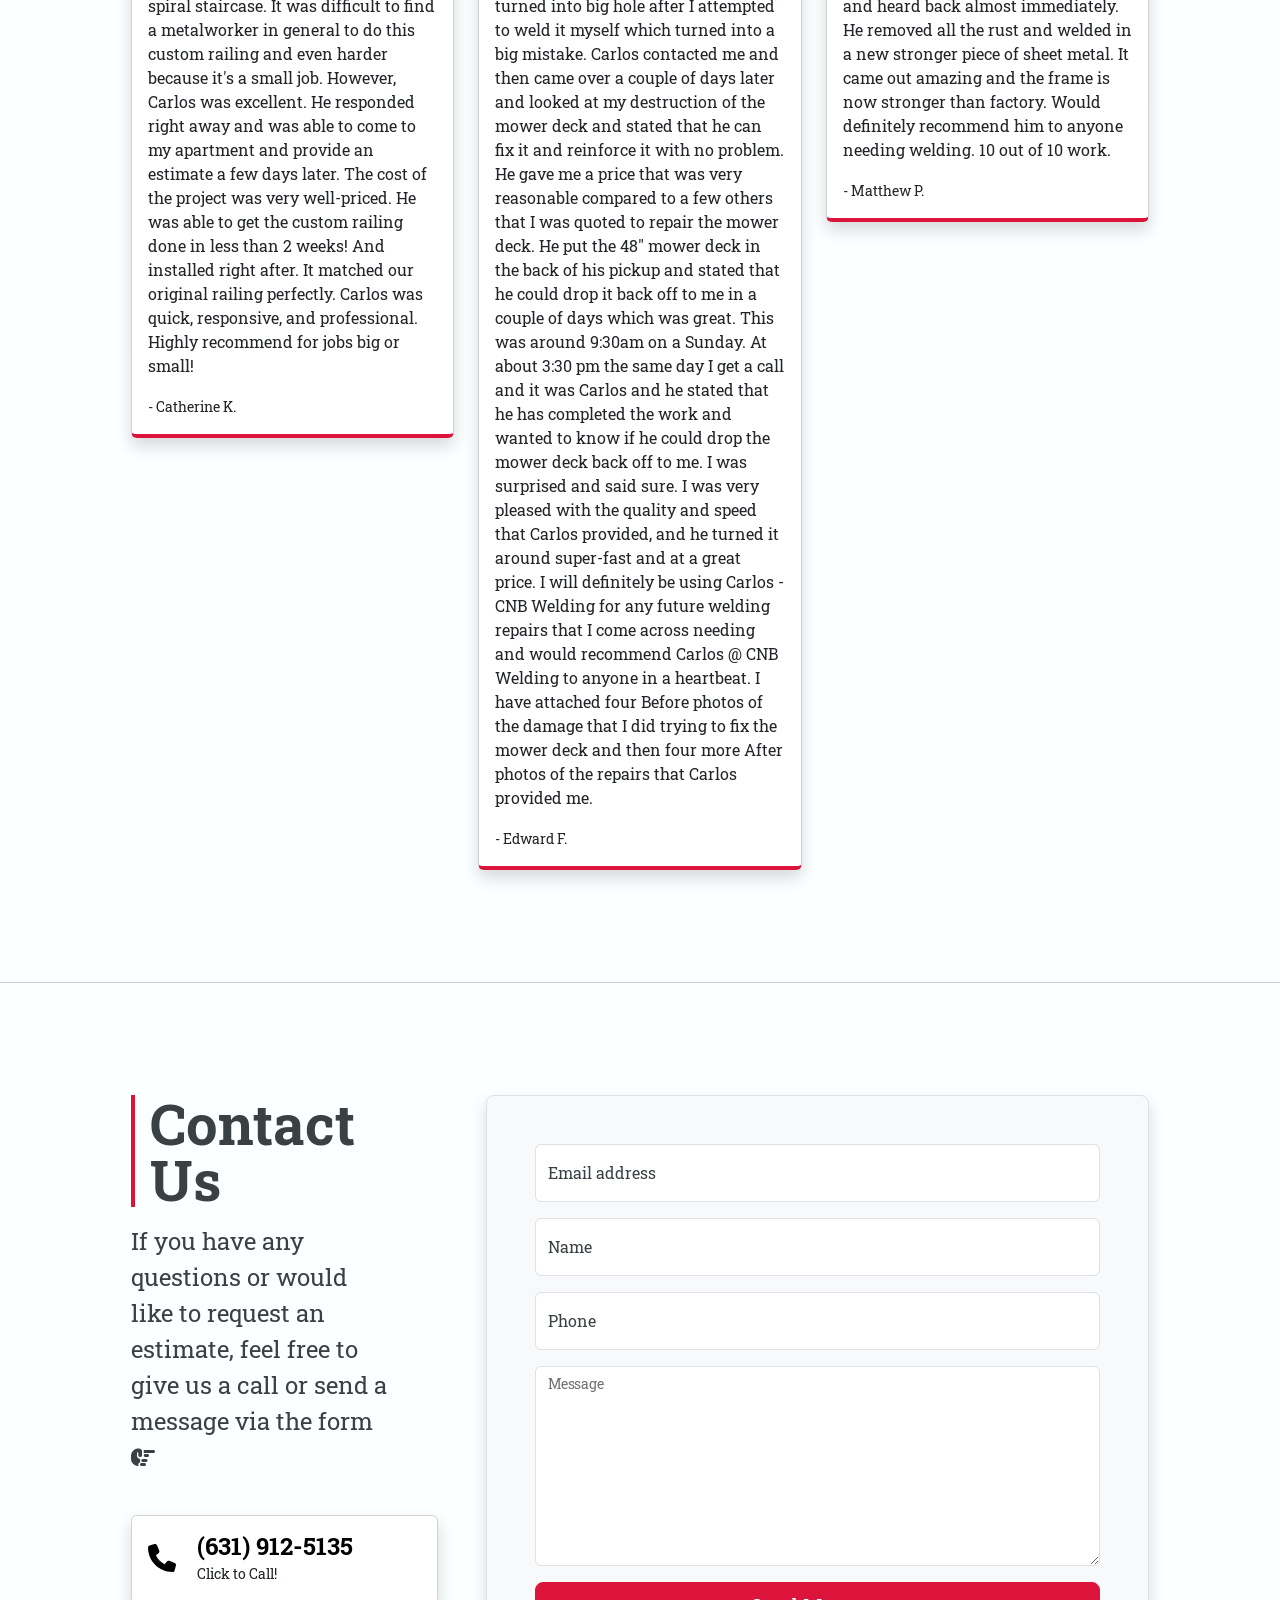
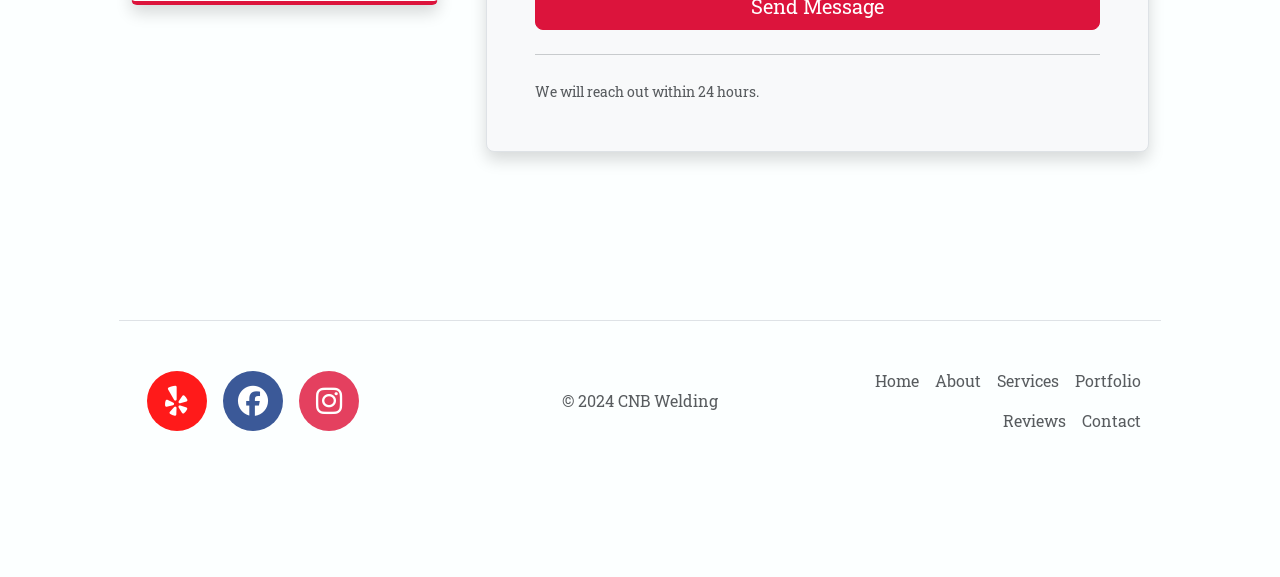
==== commit 74a050a5: "Updated index" ====
--- a/index.html
+++ b/index.html
@@ -53,9 +53,9 @@
         z-index: 10;
       }
       /* Declare heights because of positioning of img element */
-      .carousel-item {
+      /* .carousel-item {
         height: 42rem;
-      }
+      } */
       /* MARKETING CONTENT
          -------------------------------------------------- */
       /* Center align the text within the three columns below the carousel */
@@ -162,6 +162,13 @@
         --bs-btn-disabled-bg: var(--accent-color-hover) !important;
         --bs-btn-disabled-border-color: var(--accent-color-hover) !important;
       }
+
+      .carousel-indicators [data-bs-target] {
+        background-color: black;
+        width: 10px;
+        height: 10px;
+        border-radius: 100%;
+      }
     </style>
   </head>
   <body>
@@ -174,7 +181,7 @@
     >
       <nav
         id="navbar-example2"
-        class="navbar navbar-expand-md shadow navbar-dark fixed-top py-4"
+        class="navbar navbar-expand-md shadow fixed-top py-4"
         style="border-bottom: 4px solid var(--accent-color)"
       >
         <div class="container-fluid col-xl-10 col-xxl-8">
@@ -224,10 +231,10 @@
           <div class="col-md-6 pt-5" style="z-index: 99">
             <h1 class="display-4 fw-bold text-white">CNB Welding</h1>
             <p class="lead text-white text-center mb-4">
-              Quickly design and customize responsive mobile-first sites with
-              Bootstrap, the world's most popular front-end open source toolkit,
-              featuring Sass variables and mixins, responsive grid system,
-              extensive prebuilt components, and powerful JavaScript plugins.
+              Ready to bring your project to life? At CNB Welding, we specialize
+              in precision welding that meets your exact specifications. Whether
+              it's a small repair or a large-scale fabrication, our skilled team
+              is here to deliver top-quality results.
             </p>
             <div class="d-grid gap-2 d-sm-flex justify-content-sm-center mb-5">
               <a
@@ -269,10 +276,7 @@
               </h1>
               <p class="lead">
                 CNB Welding is family owned with more than 20 years of
-                experience. Services : Railing, Driveways, Patios, Gates,
-                Fences, Masonry, Waterfalls, Fish Ponds, Retaining Walls, Truck
-                and Trailer Repair and Much more. Aluminum and stainless steel
-                welding.
+                experience.
               </p>
               <br />
               <div class="row">
@@ -321,14 +325,14 @@
                 Services
               </h1>
               <p class="lead">
-                Quickly design and customize responsive mobile-first sites with
-                Bootstrap, the world's most popular front-end open source
-                toolkit, featuring Sass variables and mixins, responsive grid
-                system, extensive prebuilt components, and powerful JavaScript
-                plugins. Lorem, ipsum dolor sit amet consectetur adipisicing
-                elit. Ea quis quidem maxime, expedita recusandae et ipsam
-                aliquid, dolorum vero autem sequi fugit doloremque architecto
-                officiis, facilis perspiciatis adipisci deserunt quibusdam.
+                At CNB Welding & Masonry, we offer a variety of welding and
+                construction services to meet your needs. Here are most of our
+                services we have to offer!
+
+                <br /><b>Services</b> : Railing, Driveways, Patios, Gates,
+                Fences, Masonry, Waterfalls, Fish Ponds, Retaining Walls, Truck
+                and Trailer Repair, Aluminum and stainless steel welding and
+                Much more.
               </p>
             </div>
             <div class="col-md-6">
@@ -448,14 +452,14 @@
                         <div class="mb-1">
                           <svg
                             xmlns="http://www.w3.org/2000/svg"
+                            viewBox="0 0 640 512"
                             class="bi text-body-secondary flex-shrink-0 me-3"
                             width="1.75em"
                             height="1.75em"
-                            viewBox="0 0 576 512"
-                          >
-                            <!--!Font Awesome Free 6.5.1 by @fontawesome - https://fontawesome.com License - https://fontawesome.com/license/free Copyright 2024 Fonticons, Inc.-->
+                          >
+                            <!--!Font Awesome Free 6.6.0 by @fontawesome - https://fontawesome.com License - https://fontawesome.com/license/free Copyright 2024 Fonticons, Inc.-->
                             <path
-                              d="M0 112.5V422.3c0 18 10.1 35 27 41.3c87 32.5 174 10.3 261-11.9c79.8-20.3 159.6-40.7 239.3-18.9c23 6.3 48.7-9.5 48.7-33.4V89.7c0-18-10.1-35-27-41.3C462 15.9 375 38.1 288 60.3C208.2 80.6 128.4 100.9 48.7 79.1C25.6 72.8 0 88.6 0 112.5zM288 352c-44.2 0-80-43-80-96s35.8-96 80-96s80 43 80 96s-35.8 96-80 96zM64 352c35.3 0 64 28.7 64 64H64V352zm64-208c0 35.3-28.7 64-64 64V144h64zM512 304v64H448c0-35.3 28.7-64 64-64zM448 96h64v64c-35.3 0-64-28.7-64-64z"
+                              d="M48 32C21.5 32 0 53.5 0 80L0 336c0 26.5 21.5 48 48 48l17.1 0c7.8-54.3 54.4-96 110.9-96s103.1 41.7 110.9 96L488 384l8 0 112 0c17.7 0 32-14.3 32-32s-14.3-32-32-32l-64 0 0-240c0-26.5-21.5-48-48-48L48 32zM80 96c8.8 0 16 7.2 16 16l0 131.2c-11.4 5.9-22.2 12.9-32 21L64 112c0-8.8 7.2-16 16-16zm96 128c-5.4 0-10.7 .2-16 .7L160 112c0-8.8 7.2-16 16-16s16 7.2 16 16l0 112.7c-5.3-.5-10.6-.7-16-.7zm80 19.2L256 112c0-8.8 7.2-16 16-16s16 7.2 16 16l0 152.2c-9.8-8.1-20.6-15.2-32-21zM368 96c8.8 0 16 7.2 16 16l0 192c0 8.8-7.2 16-16 16s-16-7.2-16-16l0-192c0-8.8 7.2-16 16-16zm112 16l0 192c0 8.8-7.2 16-16 16s-16-7.2-16-16l0-192c0-8.8 7.2-16 16-16s16 7.2 16 16zM176 480a80 80 0 1 0 0-160 80 80 0 1 0 0 160zm0-112a32 32 0 1 1 0 64 32 32 0 1 1 0-64z"
                             />
                           </svg>
                         </div>
@@ -485,7 +489,6 @@
                             height="1.75em"
                             viewBox="0 0 576 512"
                           >
-                            <!--!Font Awesome Free 6.5.1 by @fontawesome - https://fontawesome.com License - https://fontawesome.com/license/free Copyright 2024 Fonticons, Inc.-->
                             <path
                               d="M0 112.5V422.3c0 18 10.1 35 27 41.3c87 32.5 174 10.3 261-11.9c79.8-20.3 159.6-40.7 239.3-18.9c23 6.3 48.7-9.5 48.7-33.4V89.7c0-18-10.1-35-27-41.3C462 15.9 375 38.1 288 60.3C208.2 80.6 128.4 100.9 48.7 79.1C25.6 72.8 0 88.6 0 112.5zM288 352c-44.2 0-80-43-80-96s35.8-96 80-96s80 43 80 96s-35.8 96-80 96zM64 352c35.3 0 64 28.7 64 64H64V352zm64-208c0 35.3-28.7 64-64 64V144h64zM512 304v64H448c0-35.3 28.7-64 64-64zM448 96h64v64c-35.3 0-64-28.7-64-64z"
                             />
@@ -507,11 +510,9 @@
       </section>
 
       <hr />
-      <section id="portfolio">
-        <div
-          class="container-fluid col-xl-10 col-xxl-8 px-4 py-5"
-          id="custom-cards"
-        >
+
+      <section>
+        <div class="container-fluid col-xl-10 col-xxl-8 px-4 py-5">
           <h1
             style="
               border-left: 4px solid var(--accent-color);
@@ -522,329 +523,638 @@
             Portfolio
           </h1>
           <div
-            class="row row-cols-1 row-cols-lg-3 align-items-stretch g-4 py-5"
+            id="carouselExampleIndicators"
+            class="carousel slide"
+            data-bs-touch="true"
           >
-            <div
-              class="col"
-              data-bs-toggle="modal"
-              data-bs-target="#exampleModal1"
-              style="cursor: pointer"
-            >
-              <div
-                class="card card-cover h-100 overflow-hidden text-bg-dark rounded-4 shadow-lg"
-                style="
-                  background-image: url('https://s3-media0.fl.yelpcdn.com/bphoto/SdvzcWb4vKL0DzfFYup0Fw/o.jpg');
-                  background-position: center;
-                  background-size: cover;
-                  background-repeat: no-repeat;
-                "
-              >
+            <div class="carousel-indicators">
+              <button
+                type="button"
+                data-bs-target="#carouselExampleIndicators"
+                data-bs-slide-to="0"
+                class="active"
+                aria-current="true"
+                aria-label="Slide 1"
+              ></button>
+              <button
+                type="button"
+                data-bs-target="#carouselExampleIndicators"
+                data-bs-slide-to="1"
+                aria-label="Slide 2"
+              ></button>
+            </div>
+            <div class="carousel-inner">
+              <div class="carousel-item active">
                 <div
-                  style="height: 400px; width: auto"
-                  class="d-flex flex-column p-5 pb-3 text-shadow-1"
+                  class="row row-cols-1 h-100 row-cols-lg-3 align-items-stretch g-4 py-5"
                 >
-                  <!-- <h3 class="pt-5 mt-5 mb-4 display-6 lh-1 fw-bold">
-                        Another longer title belongs here
-                     </h3> -->
+                  <div
+                    class="col"
+                    data-bs-toggle="modal"
+                    data-bs-target="#exampleModal1"
+                    style="cursor: pointer"
+                  >
+                    <div
+                      class="card card-cover h-100 overflow-hidden text-bg-dark rounded-4 shadow-lg"
+                      style="
+                        background-image: url('./images/img_1.jpg');
+                        background-position: center;
+                        background-size: cover;
+                        background-repeat: no-repeat;
+                      "
+                    >
+                      <div
+                        style="height: 400px; width: auto"
+                        class="d-flex flex-column p-5 pb-3 text-shadow-1"
+                      ></div>
+                    </div>
+                  </div>
+                  <div
+                    class="modal fade"
+                    id="exampleModal1"
+                    tabindex="-1"
+                    aria-labelledby="exampleModalLabel"
+                    aria-hidden="true"
+                  >
+                    <div class="modal-dialog modal-dialog-centered modal-xl">
+                      <div class="modal-content">
+                        <div class="modal-body mx-auto">
+                          <img
+                            style="width: 100%; height: auto; display: block"
+                            src="./images/img_1.jpg"
+                            alt=""
+                          />
+                        </div>
+                        <div class="modal-footer">
+                          <button
+                            type="button"
+                            class="btn btn-secondary"
+                            data-bs-dismiss="modal"
+                          >
+                            Close
+                          </button>
+                        </div>
+                      </div>
+                    </div>
+                  </div>
+                  <div
+                    class="col"
+                    data-bs-toggle="modal"
+                    data-bs-target="#exampleModal2"
+                    style="cursor: pointer"
+                  >
+                    <div
+                      class="card card-cover h-100 overflow-hidden text-bg-dark rounded-4 shadow-lg"
+                      style="
+                        background-image: url('./images/img_2.jpg');
+                        background-position: center;
+                        background-size: cover;
+                        background-repeat: no-repeat;
+                      "
+                    >
+                      <div
+                        style="height: 400px; width: auto"
+                        class="d-flex flex-column p-5 pb-3 text-shadow-1"
+                      ></div>
+                    </div>
+                  </div>
+                  <div
+                    class="modal fade"
+                    id="exampleModal2"
+                    tabindex="-1"
+                    aria-labelledby="exampleModalLabel"
+                    aria-hidden="true"
+                  >
+                    <div class="modal-dialog modal-dialog-centered modal-xl">
+                      <div class="modal-content">
+                        <div class="modal-body mx-auto">
+                          <img
+                            style="width: 100%; height: auto; display: block"
+                            src="./images/img_2.jpg"
+                            alt=""
+                          />
+                        </div>
+                        <div class="modal-footer">
+                          <button
+                            type="button"
+                            class="btn btn-secondary"
+                            data-bs-dismiss="modal"
+                          >
+                            Close
+                          </button>
+                        </div>
+                      </div>
+                    </div>
+                  </div>
+                  <div
+                    class="col"
+                    data-bs-toggle="modal"
+                    data-bs-target="#exampleModal3"
+                    style="cursor: pointer"
+                  >
+                    <div
+                      class="card card-cover h-100 overflow-hidden text-bg-dark rounded-4 shadow-lg"
+                      style="
+                        background-image: url('./images/img_3.jpg');
+                        background-position: center;
+                        background-size: cover;
+                        background-repeat: no-repeat;
+                      "
+                    >
+                      <div
+                        style="height: 400px; width: auto"
+                        class="d-flex flex-column p-5 pb-3 text-shadow-1"
+                      ></div>
+                    </div>
+                  </div>
+
+                  <div
+                    class="modal fade"
+                    id="exampleModal3"
+                    tabindex="-1"
+                    aria-labelledby="exampleModalLabel"
+                    aria-hidden="true"
+                  >
+                    <div class="modal-dialog modal-dialog-centered modal-xl">
+                      <div class="modal-content">
+                        <div class="modal-body mx-auto">
+                          <img
+                            style="width: 100%; height: auto; display: block"
+                            src="./images/img_3.jpg"
+                            alt=""
+                          />
+                        </div>
+                        <div class="modal-footer">
+                          <button
+                            type="button"
+                            class="btn btn-secondary"
+                            data-bs-dismiss="modal"
+                          >
+                            Close
+                          </button>
+                        </div>
+                      </div>
+                    </div>
+                  </div>
+
+                  <div
+                    class="col"
+                    data-bs-toggle="modal"
+                    data-bs-target="#exampleModal4"
+                    style="cursor: pointer"
+                  >
+                    <div
+                      class="card card-cover h-100 overflow-hidden text-bg-dark rounded-4 shadow-lg"
+                      style="
+                        background-image: url('./images/img_4.jpg');
+                        background-position: center;
+                        background-size: cover;
+                        background-repeat: no-repeat;
+                      "
+                    >
+                      <div
+                        style="height: 400px; width: auto"
+                        class="d-flex flex-column p-5 pb-3 text-shadow-1"
+                      ></div>
+                    </div>
+                  </div>
+
+                  <div
+                    class="modal fade"
+                    id="exampleModal4"
+                    tabindex="-1"
+                    aria-labelledby="exampleModalLabel"
+                    aria-hidden="true"
+                  >
+                    <div class="modal-dialog modal-dialog-centered modal-xl">
+                      <div class="modal-content">
+                        <div class="modal-body mx-auto">
+                          <img
+                            style="width: 100%; height: auto; display: block"
+                            src="./images/img_4.jpg"
+                            alt=""
+                          />
+                        </div>
+                        <div class="modal-footer">
+                          <button
+                            type="button"
+                            class="btn btn-secondary"
+                            data-bs-dismiss="modal"
+                          >
+                            Close
+                          </button>
+                        </div>
+                      </div>
+                    </div>
+                  </div>
+
+                  <div
+                    class="col"
+                    data-bs-toggle="modal"
+                    data-bs-target="#exampleModal5"
+                    style="cursor: pointer"
+                  >
+                    <div
+                      class="card card-cover h-100 overflow-hidden text-bg-dark rounded-4 shadow-lg"
+                      style="
+                        background-image: url('./images/img_5.jpg');
+                        background-position: center;
+                        background-size: cover;
+                        background-repeat: no-repeat;
+                      "
+                    >
+                      <div
+                        style="height: 400px; width: auto"
+                        class="d-flex flex-column p-5 pb-3 text-shadow-1"
+                      ></div>
+                    </div>
+                  </div>
+
+                  <div
+                    class="modal fade"
+                    id="exampleModal5"
+                    tabindex="-1"
+                    aria-labelledby="exampleModalLabel"
+                    aria-hidden="true"
+                  >
+                    <div class="modal-dialog modal-dialog-centered modal-xl">
+                      <div class="modal-content">
+                        <div class="modal-body mx-auto">
+                          <img
+                            style="width: 100%; height: auto; display: block"
+                            src="./images/img_5.jpg"
+                            alt=""
+                          />
+                        </div>
+                        <div class="modal-footer">
+                          <button
+                            type="button"
+                            class="btn btn-secondary"
+                            data-bs-dismiss="modal"
+                          >
+                            Close
+                          </button>
+                        </div>
+                      </div>
+                    </div>
+                  </div>
+
+                  <div
+                    class="col"
+                    data-bs-toggle="modal"
+                    data-bs-target="#exampleModal6"
+                    style="cursor: pointer"
+                  >
+                    <div
+                      class="card card-cover h-100 overflow-hidden text-bg-dark rounded-4 shadow-lg"
+                      style="
+                        background-image: url('./images/img_6.jpg');
+                        background-position: center;
+                        background-size: cover;
+                        background-repeat: no-repeat;
+                      "
+                    >
+                      <div
+                        style="height: 400px; width: auto"
+                        class="d-flex flex-column p-5 pb-3 text-shadow-1"
+                      ></div>
+                    </div>
+                  </div>
+
+                  <div
+                    class="modal fade"
+                    id="exampleModal6"
+                    tabindex="-1"
+                    aria-labelledby="exampleModalLabel"
+                    aria-hidden="true"
+                  >
+                    <div class="modal-dialog modal-dialog-centered modal-xl">
+                      <div class="modal-content">
+                        <div class="modal-body mx-auto">
+                          <img
+                            style="width: 100%; height: auto; display: block"
+                            src="./images/img_6.jpg"
+                            alt=""
+                          />
+                        </div>
+                        <div class="modal-footer">
+                          <button
+                            type="button"
+                            class="btn btn-secondary"
+                            data-bs-dismiss="modal"
+                          >
+                            Close
+                          </button>
+                        </div>
+                      </div>
+                    </div>
+                  </div>
                 </div>
               </div>
-            </div>
-            <div
-              class="modal fade"
-              id="exampleModal1"
-              tabindex="-1"
-              aria-labelledby="exampleModalLabel"
-              aria-hidden="true"
-            >
-              <div class="modal-dialog modal-dialog-centered modal-xl">
-                <div class="modal-content">
-                  <div class="modal-body mx-auto">
-                    <img
-                      style="width: 100%; height: auto; display: block"
-                      src="https://s3-media0.fl.yelpcdn.com/bphoto/SdvzcWb4vKL0DzfFYup0Fw/o.jpg"
-                      alt=""
-                    />
-                  </div>
-                  <div class="modal-footer">
-                    <button
-                      type="button"
-                      class="btn btn-secondary"
-                      data-bs-dismiss="modal"
-                    >
-                      Close
-                    </button>
-                  </div>
-                </div>
-              </div>
-            </div>
-            <div
-              class="col"
-              data-bs-toggle="modal"
-              data-bs-target="#exampleModal2"
-              style="cursor: pointer"
-            >
-              <div
-                class="card card-cover h-100 overflow-hidden text-bg-dark rounded-4 shadow-lg"
-                style="
-                  background-image: url('https://s3-media0.fl.yelpcdn.com/bphoto/KHV07ZxTZg2ZIdCVZUTlkA/o.jpg');
-                  background-position: center;
-                  background-size: cover;
-                  background-repeat: no-repeat;
-                "
-              >
+              <div class="carousel-item">
                 <div
-                  style="height: 400px; width: auto"
-                  class="d-flex flex-column p-5 pb-3 text-shadow-1"
+                  class="row row-cols-1 h-100 row-cols-lg-3 align-items-stretch g-4 py-5"
                 >
-                  <!-- <h3 class="pt-5 mt-5 mb-4 display-6 lh-1 fw-bold">
-                        Another longer title belongs here
-                     </h3> -->
-                </div>
-              </div>
-            </div>
-            <div
-              class="modal fade"
-              id="exampleModal2"
-              tabindex="-1"
-              aria-labelledby="exampleModalLabel"
-              aria-hidden="true"
-            >
-              <div class="modal-dialog modal-dialog-centered modal-xl">
-                <div class="modal-content">
-                  <div class="modal-body mx-auto">
-                    <img
-                      style="width: 100%; height: auto; display: block"
-                      src="https://s3-media0.fl.yelpcdn.com/bphoto/KHV07ZxTZg2ZIdCVZUTlkA/o.jpg"
-                      alt=""
-                    />
-                  </div>
-                  <div class="modal-footer">
-                    <button
-                      type="button"
-                      class="btn btn-secondary"
-                      data-bs-dismiss="modal"
-                    >
-                      Close
-                    </button>
-                  </div>
-                </div>
-              </div>
-            </div>
-            <div
-              class="col"
-              data-bs-toggle="modal"
-              data-bs-target="#exampleModal3"
-              style="cursor: pointer"
-            >
-              <div
-                class="card card-cover h-100 overflow-hidden text-bg-dark rounded-4 shadow-lg"
-                style="
-                  background-image: url('https://s3-media0.fl.yelpcdn.com/bphoto/4pp5mdB7nVLPqKPXducCjA/o.jpg');
-                  background-position: center;
-                  background-size: cover;
-                  background-repeat: no-repeat;
-                "
-              >
-                <div
-                  style="height: 400px; width: auto"
-                  class="d-flex flex-column p-5 pb-3 text-shadow-1"
-                >
-                  <!-- <h3 class="pt-5 mt-5 mb-4 display-6 lh-1 fw-bold">
-                        Another longer title belongs here
-                     </h3> -->
-                </div>
-              </div>
-            </div>
-
-            <div
-              class="modal fade"
-              id="exampleModal3"
-              tabindex="-1"
-              aria-labelledby="exampleModalLabel"
-              aria-hidden="true"
-            >
-              <div class="modal-dialog modal-dialog-centered modal-xl">
-                <div class="modal-content">
-                  <div class="modal-body mx-auto">
-                    <img
-                      style="width: 100%; height: auto; display: block"
-                      src="https://s3-media0.fl.yelpcdn.com/bphoto/4pp5mdB7nVLPqKPXducCjA/o.jpg"
-                      alt=""
-                    />
-                  </div>
-                  <div class="modal-footer">
-                    <button
-                      type="button"
-                      class="btn btn-secondary"
-                      data-bs-dismiss="modal"
-                    >
-                      Close
-                    </button>
-                  </div>
-                </div>
-              </div>
-            </div>
-
-            <div
-              class="col"
-              data-bs-toggle="modal"
-              data-bs-target="#exampleModal4"
-              style="cursor: pointer"
-            >
-              <div
-                class="card card-cover h-100 overflow-hidden text-bg-dark rounded-4 shadow-lg"
-                style="
-                  background-image: url('https://s3-media0.fl.yelpcdn.com/bphoto/NtEOuD8AE4QL6saQGqx-eQ/o.jpg');
-                  background-position: center;
-                  background-size: cover;
-                  background-repeat: no-repeat;
-                "
-              >
-                <div
-                  style="height: 400px; width: auto"
-                  class="d-flex flex-column p-5 pb-3 text-shadow-1"
-                >
-                  <!-- <h3 class="pt-5 mt-5 mb-4 display-6 lh-1 fw-bold">
-                        Another longer title belongs here
-                     </h3> -->
-                </div>
-              </div>
-            </div>
-
-            <div
-              class="modal fade"
-              id="exampleModal4"
-              tabindex="-1"
-              aria-labelledby="exampleModalLabel"
-              aria-hidden="true"
-            >
-              <div class="modal-dialog modal-dialog-centered modal-xl">
-                <div class="modal-content">
-                  <div class="modal-body mx-auto">
-                    <img
-                      style="width: 100%; height: auto; display: block"
-                      src="https://s3-media0.fl.yelpcdn.com/bphoto/NtEOuD8AE4QL6saQGqx-eQ/o.jpg"
-                      alt=""
-                    />
-                  </div>
-                  <div class="modal-footer">
-                    <button
-                      type="button"
-                      class="btn btn-secondary"
-                      data-bs-dismiss="modal"
-                    >
-                      Close
-                    </button>
-                  </div>
-                </div>
-              </div>
-            </div>
-
-            <div
-              class="col"
-              data-bs-toggle="modal"
-              data-bs-target="#exampleModal5"
-              style="cursor: pointer"
-            >
-              <div
-                class="card card-cover h-100 overflow-hidden text-bg-dark rounded-4 shadow-lg"
-                style="
-                  background-image: url('https://s3-media0.fl.yelpcdn.com/bphoto/qzRIdysJMjSIQ0xXVs1PKQ/o.jpg');
-                  background-position: center;
-                  background-size: cover;
-                  background-repeat: no-repeat;
-                "
-              >
-                <div
-                  style="height: 400px; width: auto"
-                  class="d-flex flex-column p-5 pb-3 text-shadow-1"
-                >
-                  <!-- <h3 class="pt-5 mt-5 mb-4 display-6 lh-1 fw-bold">
-                        Another longer title belongs here
-                     </h3> -->
-                </div>
-              </div>
-            </div>
-
-            <div
-              class="modal fade"
-              id="exampleModal5"
-              tabindex="-1"
-              aria-labelledby="exampleModalLabel"
-              aria-hidden="true"
-            >
-              <div class="modal-dialog modal-dialog-centered modal-xl">
-                <div class="modal-content">
-                  <div class="modal-body mx-auto">
-                    <img
-                      style="width: 100%; height: auto; display: block"
-                      src="https://s3-media0.fl.yelpcdn.com/bphoto/qzRIdysJMjSIQ0xXVs1PKQ/o.jpg"
-                      alt=""
-                    />
-                  </div>
-                  <div class="modal-footer">
-                    <button
-                      type="button"
-                      class="btn btn-secondary"
-                      data-bs-dismiss="modal"
-                    >
-                      Close
-                    </button>
-                  </div>
-                </div>
-              </div>
-            </div>
-
-            <div
-              class="col"
-              data-bs-toggle="modal"
-              data-bs-target="#exampleModal6"
-              style="cursor: pointer"
-            >
-              <div
-                class="card card-cover h-100 overflow-hidden text-bg-dark rounded-4 shadow-lg"
-                style="
-                  background-image: url('https://s3-media0.fl.yelpcdn.com/bphoto/oMq9pO9FbDbBF55woh_Arg/o.jpg');
-                  background-position: center;
-                  background-size: cover;
-                  background-repeat: no-repeat;
-                "
-              >
-                <div
-                  style="height: 400px; width: auto"
-                  class="d-flex flex-column p-5 pb-3 text-shadow-1"
-                >
-                  <!-- <h3 class="pt-5 mt-5 mb-4 display-6 lh-1 fw-bold">
-                        Another longer title belongs here
-                     </h3> -->
-                </div>
-              </div>
-            </div>
-
-            <div
-              class="modal fade"
-              id="exampleModal6"
-              tabindex="-1"
-              aria-labelledby="exampleModalLabel"
-              aria-hidden="true"
-            >
-              <div class="modal-dialog modal-dialog-centered modal-xl">
-                <div class="modal-content">
-                  <div class="modal-body mx-auto">
-                    <img
-                      style="width: 100%; height: auto; display: block"
-                      src="https://s3-media0.fl.yelpcdn.com/bphoto/oMq9pO9FbDbBF55woh_Arg/o.jpg"
-                      alt=""
-                    />
-                  </div>
-                  <div class="modal-footer">
-                    <button
-                      type="button"
-                      class="btn btn-secondary"
-                      data-bs-dismiss="modal"
-                    >
-                      Close
-                    </button>
+                  <div
+                    class="col"
+                    data-bs-toggle="modal"
+                    data-bs-target="#exampleModal1"
+                    style="cursor: pointer"
+                  >
+                    <div
+                      class="card card-cover h-100 overflow-hidden text-bg-dark rounded-4 shadow-lg"
+                      style="
+                        background-image: url('./images/img_1.jpg');
+                        background-position: center;
+                        background-size: cover;
+                        background-repeat: no-repeat;
+                      "
+                    >
+                      <div
+                        style="height: 400px; width: auto"
+                        class="d-flex flex-column p-5 pb-3 text-shadow-1"
+                      ></div>
+                    </div>
+                  </div>
+                  <div
+                    class="modal fade"
+                    id="exampleModal1"
+                    tabindex="-1"
+                    aria-labelledby="exampleModalLabel"
+                    aria-hidden="true"
+                  >
+                    <div class="modal-dialog modal-dialog-centered modal-xl">
+                      <div class="modal-content">
+                        <div class="modal-body mx-auto">
+                          <img
+                            style="width: 100%; height: auto; display: block"
+                            src="./images/img_1.jpg"
+                            alt=""
+                          />
+                        </div>
+                        <div class="modal-footer">
+                          <button
+                            type="button"
+                            class="btn btn-secondary"
+                            data-bs-dismiss="modal"
+                          >
+                            Close
+                          </button>
+                        </div>
+                      </div>
+                    </div>
+                  </div>
+                  <div
+                    class="col"
+                    data-bs-toggle="modal"
+                    data-bs-target="#exampleModal2"
+                    style="cursor: pointer"
+                  >
+                    <div
+                      class="card card-cover h-100 overflow-hidden text-bg-dark rounded-4 shadow-lg"
+                      style="
+                        background-image: url('./images/img_2.jpg');
+                        background-position: center;
+                        background-size: cover;
+                        background-repeat: no-repeat;
+                      "
+                    >
+                      <div
+                        style="height: 400px; width: auto"
+                        class="d-flex flex-column p-5 pb-3 text-shadow-1"
+                      ></div>
+                    </div>
+                  </div>
+                  <div
+                    class="modal fade"
+                    id="exampleModal2"
+                    tabindex="-1"
+                    aria-labelledby="exampleModalLabel"
+                    aria-hidden="true"
+                  >
+                    <div class="modal-dialog modal-dialog-centered modal-xl">
+                      <div class="modal-content">
+                        <div class="modal-body mx-auto">
+                          <img
+                            style="width: 100%; height: auto; display: block"
+                            src="./images/img_2.jpg"
+                            alt=""
+                          />
+                        </div>
+                        <div class="modal-footer">
+                          <button
+                            type="button"
+                            class="btn btn-secondary"
+                            data-bs-dismiss="modal"
+                          >
+                            Close
+                          </button>
+                        </div>
+                      </div>
+                    </div>
+                  </div>
+                  <div
+                    class="col"
+                    data-bs-toggle="modal"
+                    data-bs-target="#exampleModal3"
+                    style="cursor: pointer"
+                  >
+                    <div
+                      class="card card-cover h-100 overflow-hidden text-bg-dark rounded-4 shadow-lg"
+                      style="
+                        background-image: url('./images/img_3.jpg');
+                        background-position: center;
+                        background-size: cover;
+                        background-repeat: no-repeat;
+                      "
+                    >
+                      <div
+                        style="height: 400px; width: auto"
+                        class="d-flex flex-column p-5 pb-3 text-shadow-1"
+                      ></div>
+                    </div>
+                  </div>
+
+                  <div
+                    class="modal fade"
+                    id="exampleModal3"
+                    tabindex="-1"
+                    aria-labelledby="exampleModalLabel"
+                    aria-hidden="true"
+                  >
+                    <div class="modal-dialog modal-dialog-centered modal-xl">
+                      <div class="modal-content">
+                        <div class="modal-body mx-auto">
+                          <img
+                            style="width: 100%; height: auto; display: block"
+                            src="./images/img_3.jpg"
+                            alt=""
+                          />
+                        </div>
+                        <div class="modal-footer">
+                          <button
+                            type="button"
+                            class="btn btn-secondary"
+                            data-bs-dismiss="modal"
+                          >
+                            Close
+                          </button>
+                        </div>
+                      </div>
+                    </div>
+                  </div>
+
+                  <div
+                    class="col"
+                    data-bs-toggle="modal"
+                    data-bs-target="#exampleModal4"
+                    style="cursor: pointer"
+                  >
+                    <div
+                      class="card card-cover h-100 overflow-hidden text-bg-dark rounded-4 shadow-lg"
+                      style="
+                        background-image: url('./images/img_4.jpg');
+                        background-position: center;
+                        background-size: cover;
+                        background-repeat: no-repeat;
+                      "
+                    >
+                      <div
+                        style="height: 400px; width: auto"
+                        class="d-flex flex-column p-5 pb-3 text-shadow-1"
+                      ></div>
+                    </div>
+                  </div>
+
+                  <div
+                    class="modal fade"
+                    id="exampleModal4"
+                    tabindex="-1"
+                    aria-labelledby="exampleModalLabel"
+                    aria-hidden="true"
+                  >
+                    <div class="modal-dialog modal-dialog-centered modal-xl">
+                      <div class="modal-content">
+                        <div class="modal-body mx-auto">
+                          <img
+                            style="width: 100%; height: auto; display: block"
+                            src="./images/img_4.jpg"
+                            alt=""
+                          />
+                        </div>
+                        <div class="modal-footer">
+                          <button
+                            type="button"
+                            class="btn btn-secondary"
+                            data-bs-dismiss="modal"
+                          >
+                            Close
+                          </button>
+                        </div>
+                      </div>
+                    </div>
+                  </div>
+
+                  <div
+                    class="col"
+                    data-bs-toggle="modal"
+                    data-bs-target="#exampleModal5"
+                    style="cursor: pointer"
+                  >
+                    <div
+                      class="card card-cover h-100 overflow-hidden text-bg-dark rounded-4 shadow-lg"
+                      style="
+                        background-image: url('./images/img_5.jpg');
+                        background-position: center;
+                        background-size: cover;
+                        background-repeat: no-repeat;
+                      "
+                    >
+                      <div
+                        style="height: 400px; width: auto"
+                        class="d-flex flex-column p-5 pb-3 text-shadow-1"
+                      ></div>
+                    </div>
+                  </div>
+
+                  <div
+                    class="modal fade"
+                    id="exampleModal5"
+                    tabindex="-1"
+                    aria-labelledby="exampleModalLabel"
+                    aria-hidden="true"
+                  >
+                    <div class="modal-dialog modal-dialog-centered modal-xl">
+                      <div class="modal-content">
+                        <div class="modal-body mx-auto">
+                          <img
+                            style="width: 100%; height: auto; display: block"
+                            src="./images/img_5.jpg"
+                            alt=""
+                          />
+                        </div>
+                        <div class="modal-footer">
+                          <button
+                            type="button"
+                            class="btn btn-secondary"
+                            data-bs-dismiss="modal"
+                          >
+                            Close
+                          </button>
+                        </div>
+                      </div>
+                    </div>
+                  </div>
+
+                  <div
+                    class="col"
+                    data-bs-toggle="modal"
+                    data-bs-target="#exampleModal6"
+                    style="cursor: pointer"
+                  >
+                    <div
+                      class="card card-cover h-100 overflow-hidden text-bg-dark rounded-4 shadow-lg"
+                      style="
+                        background-image: url('./images/img_6.jpg');
+                        background-position: center;
+                        background-size: cover;
+                        background-repeat: no-repeat;
+                      "
+                    >
+                      <div
+                        style="height: 400px; width: auto"
+                        class="d-flex flex-column p-5 pb-3 text-shadow-1"
+                      ></div>
+                    </div>
+                  </div>
+
+                  <div
+                    class="modal fade"
+                    id="exampleModal6"
+                    tabindex="-1"
+                    aria-labelledby="exampleModalLabel"
+                    aria-hidden="true"
+                  >
+                    <div class="modal-dialog modal-dialog-centered modal-xl">
+                      <div class="modal-content">
+                        <div class="modal-body mx-auto">
+                          <img
+                            style="width: 100%; height: auto; display: block"
+                            src="./images/img_6.jpg"
+                            alt=""
+                          />
+                        </div>
+                        <div class="modal-footer">
+                          <button
+                            type="button"
+                            class="btn btn-secondary"
+                            data-bs-dismiss="modal"
+                          >
+                            Close
+                          </button>
+                        </div>
+                      </div>
+                    </div>
                   </div>
                 </div>
               </div>
@@ -852,6 +1162,7 @@
           </div>
         </div>
       </section>
+
       <hr />
       <section id="reviews">
         <div
@@ -1016,7 +1327,7 @@
             <div class="col-md-10 mx-auto col-lg-8">
               <form
                 class="p-4 p-md-5 shadow border rounded-3 bg-body-tertiary"
-                action="https://getform.io/f/zbzkloga"
+                netlify
                 method="POST"
                 data-form-type="contact"
               >
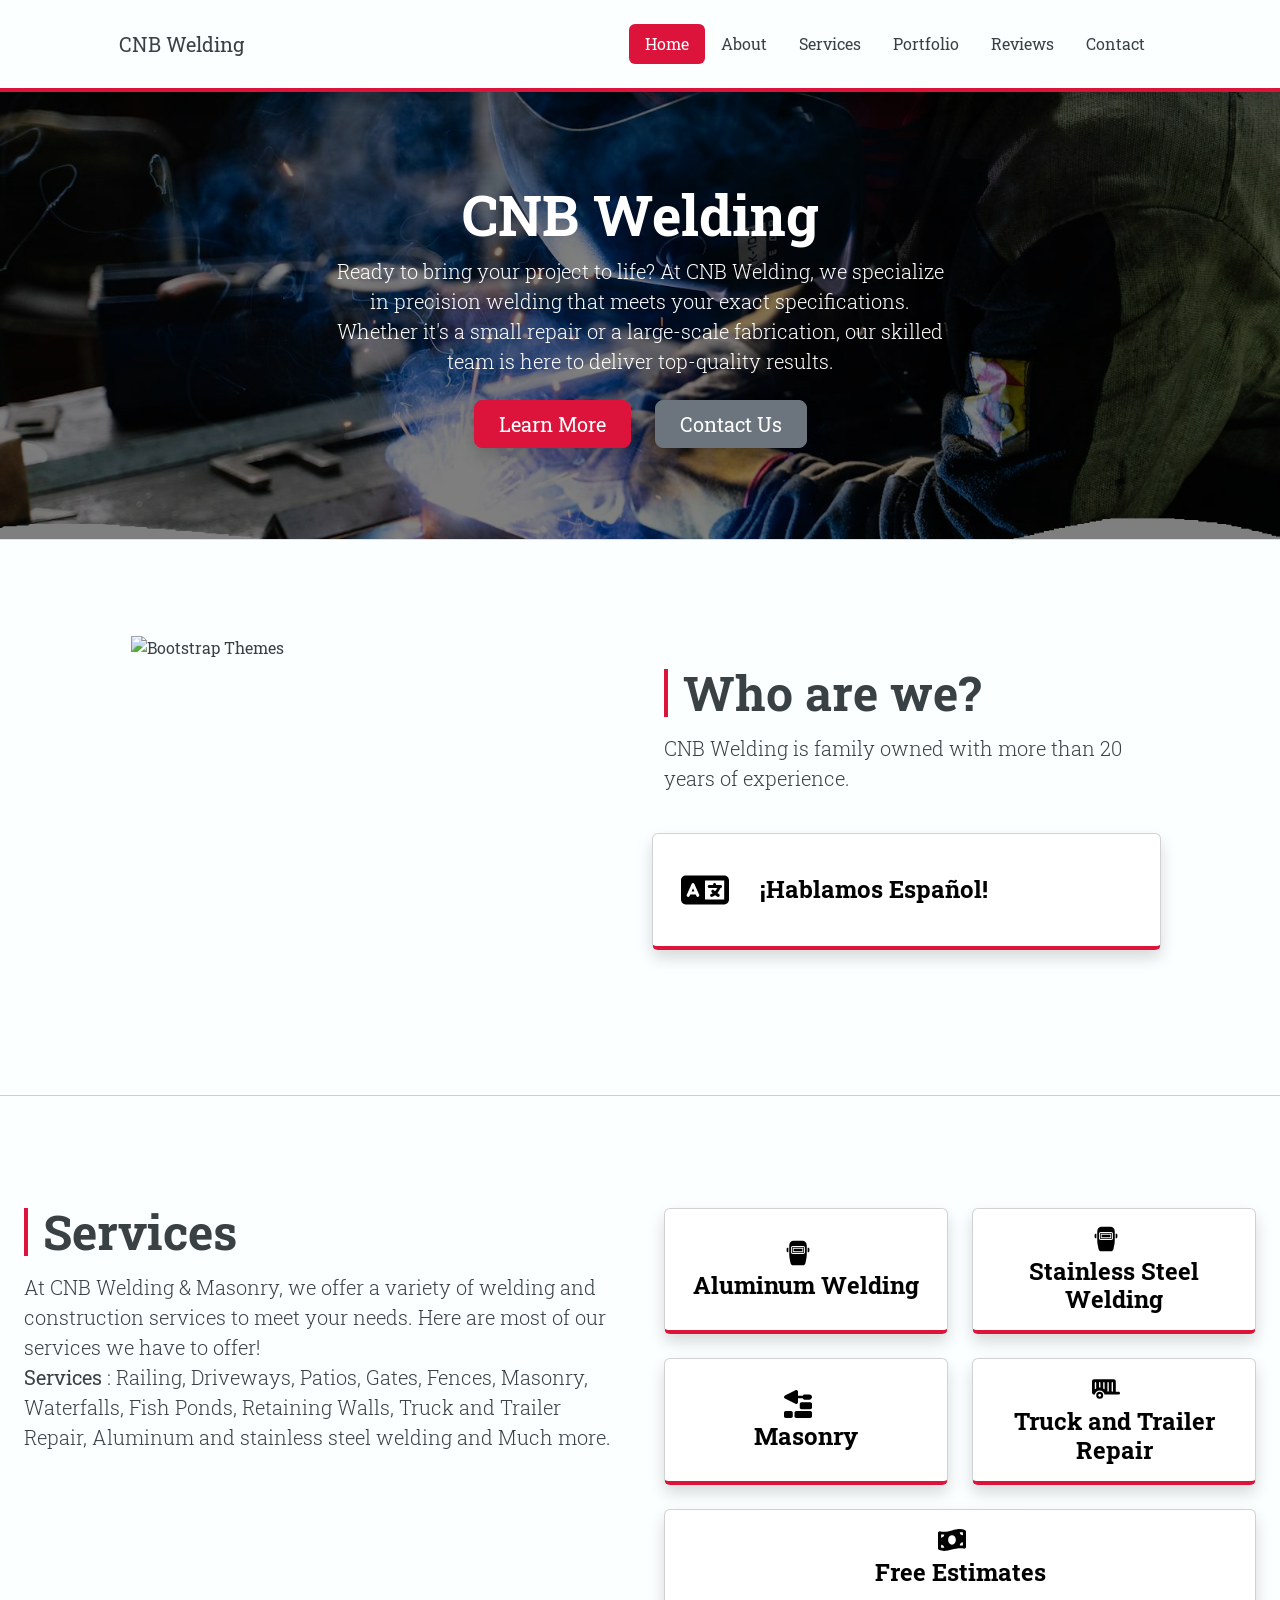
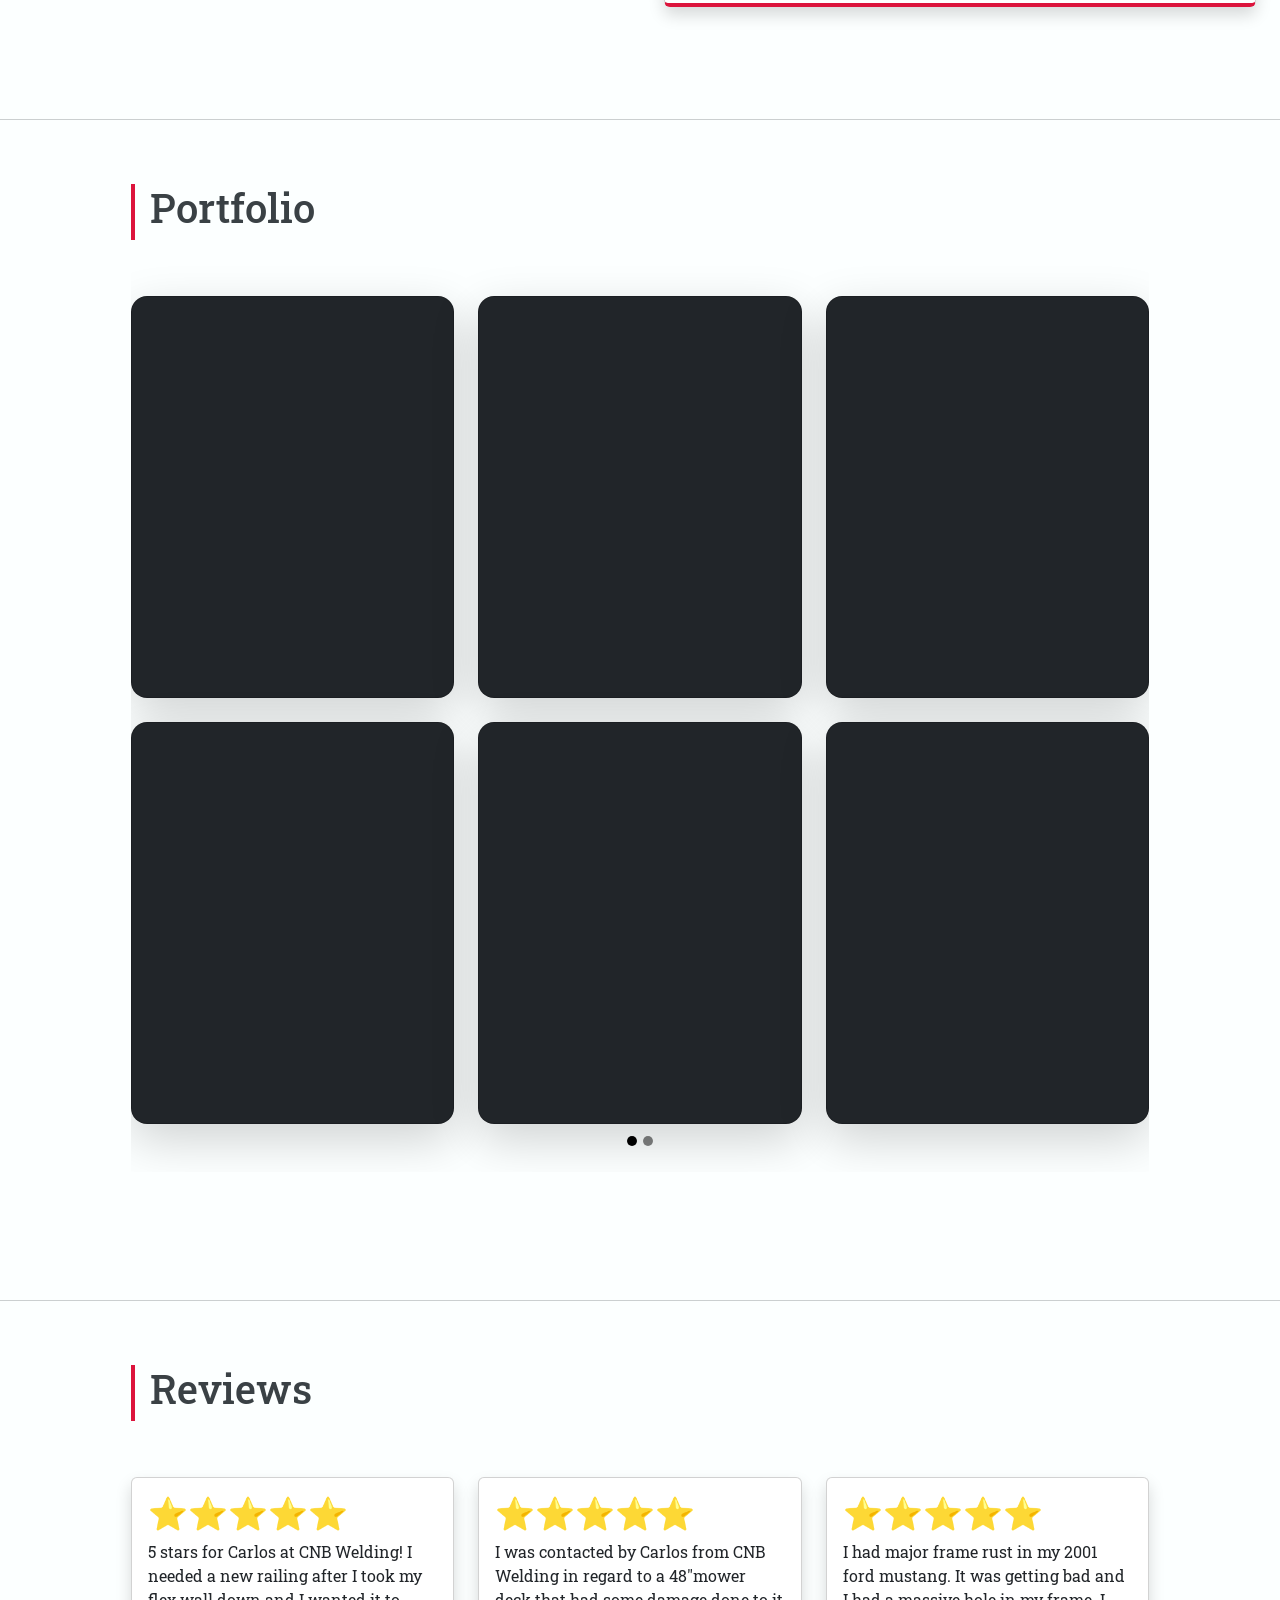
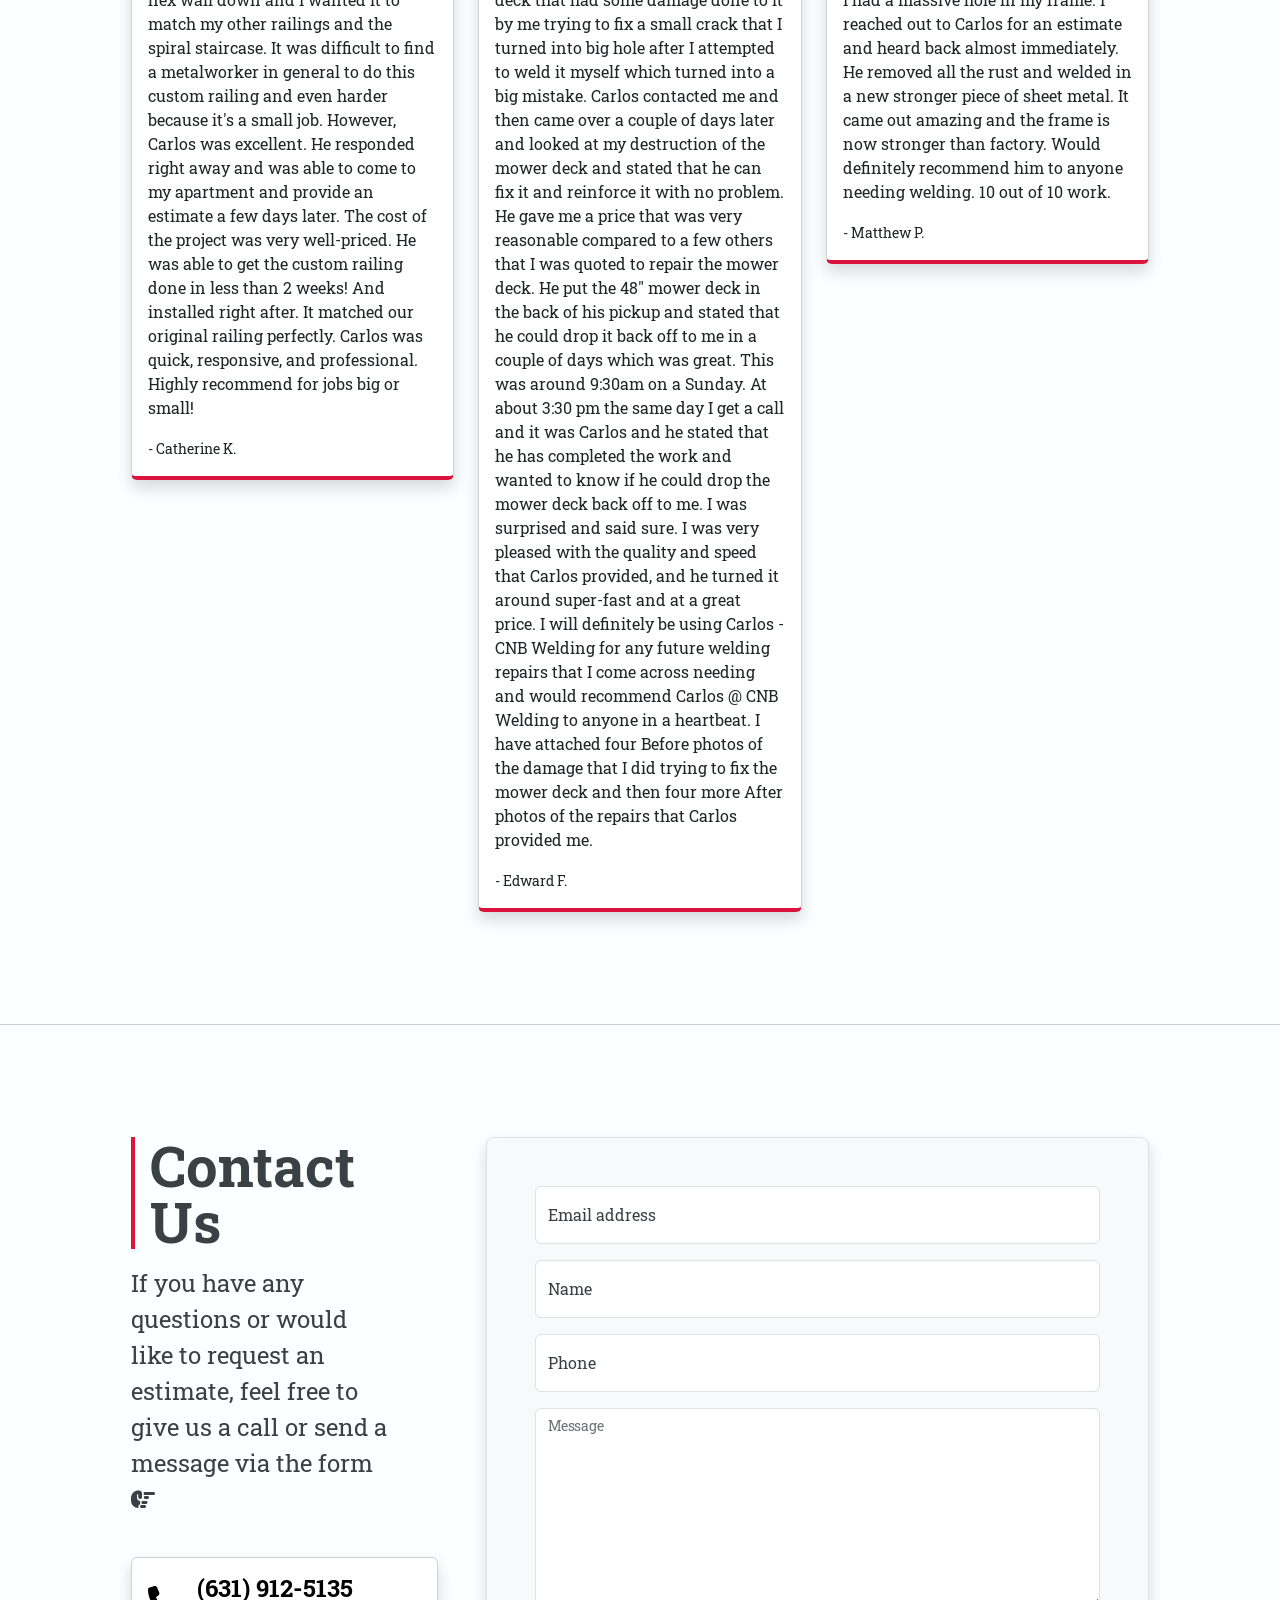
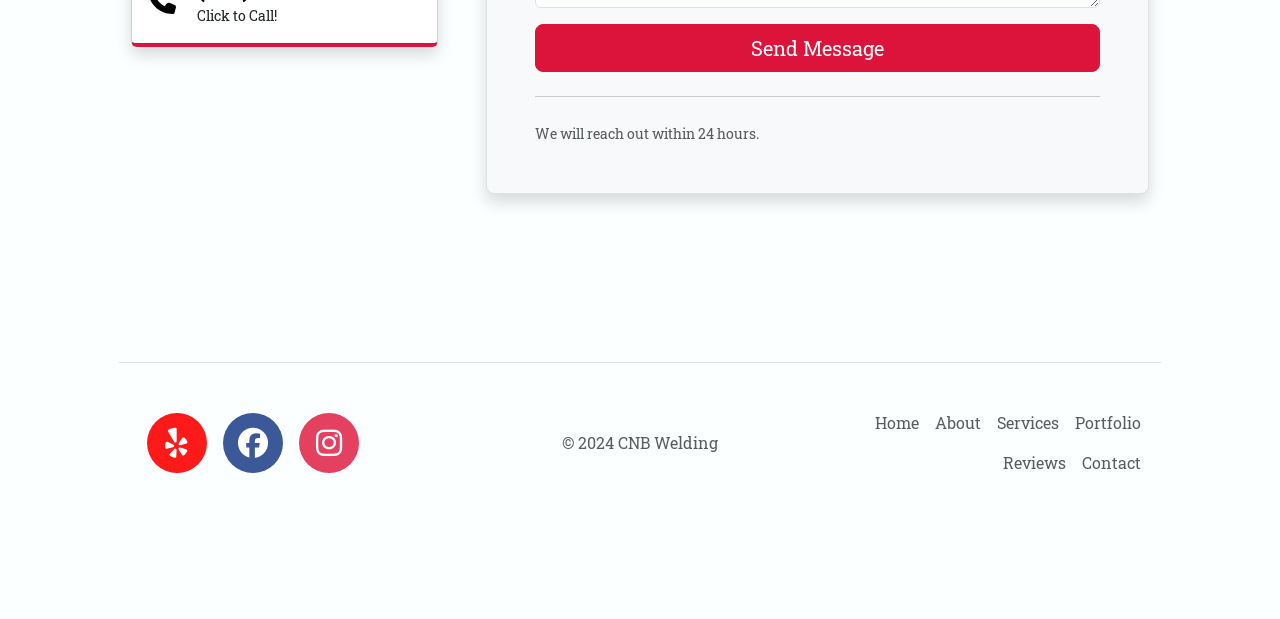
==== commit 0df2c000: "Add files via upload" ====
--- a/index.html
+++ b/index.html
@@ -36,7 +36,7 @@
       }
 
       body {
-        padding-top: 3rem;
+        padding-top: 90px !important;
         padding-bottom: 3rem;
         font-family: "Roboto Slab", serif;
         /* color: rgb(var(--bs-tertiary-color-rgb)); */
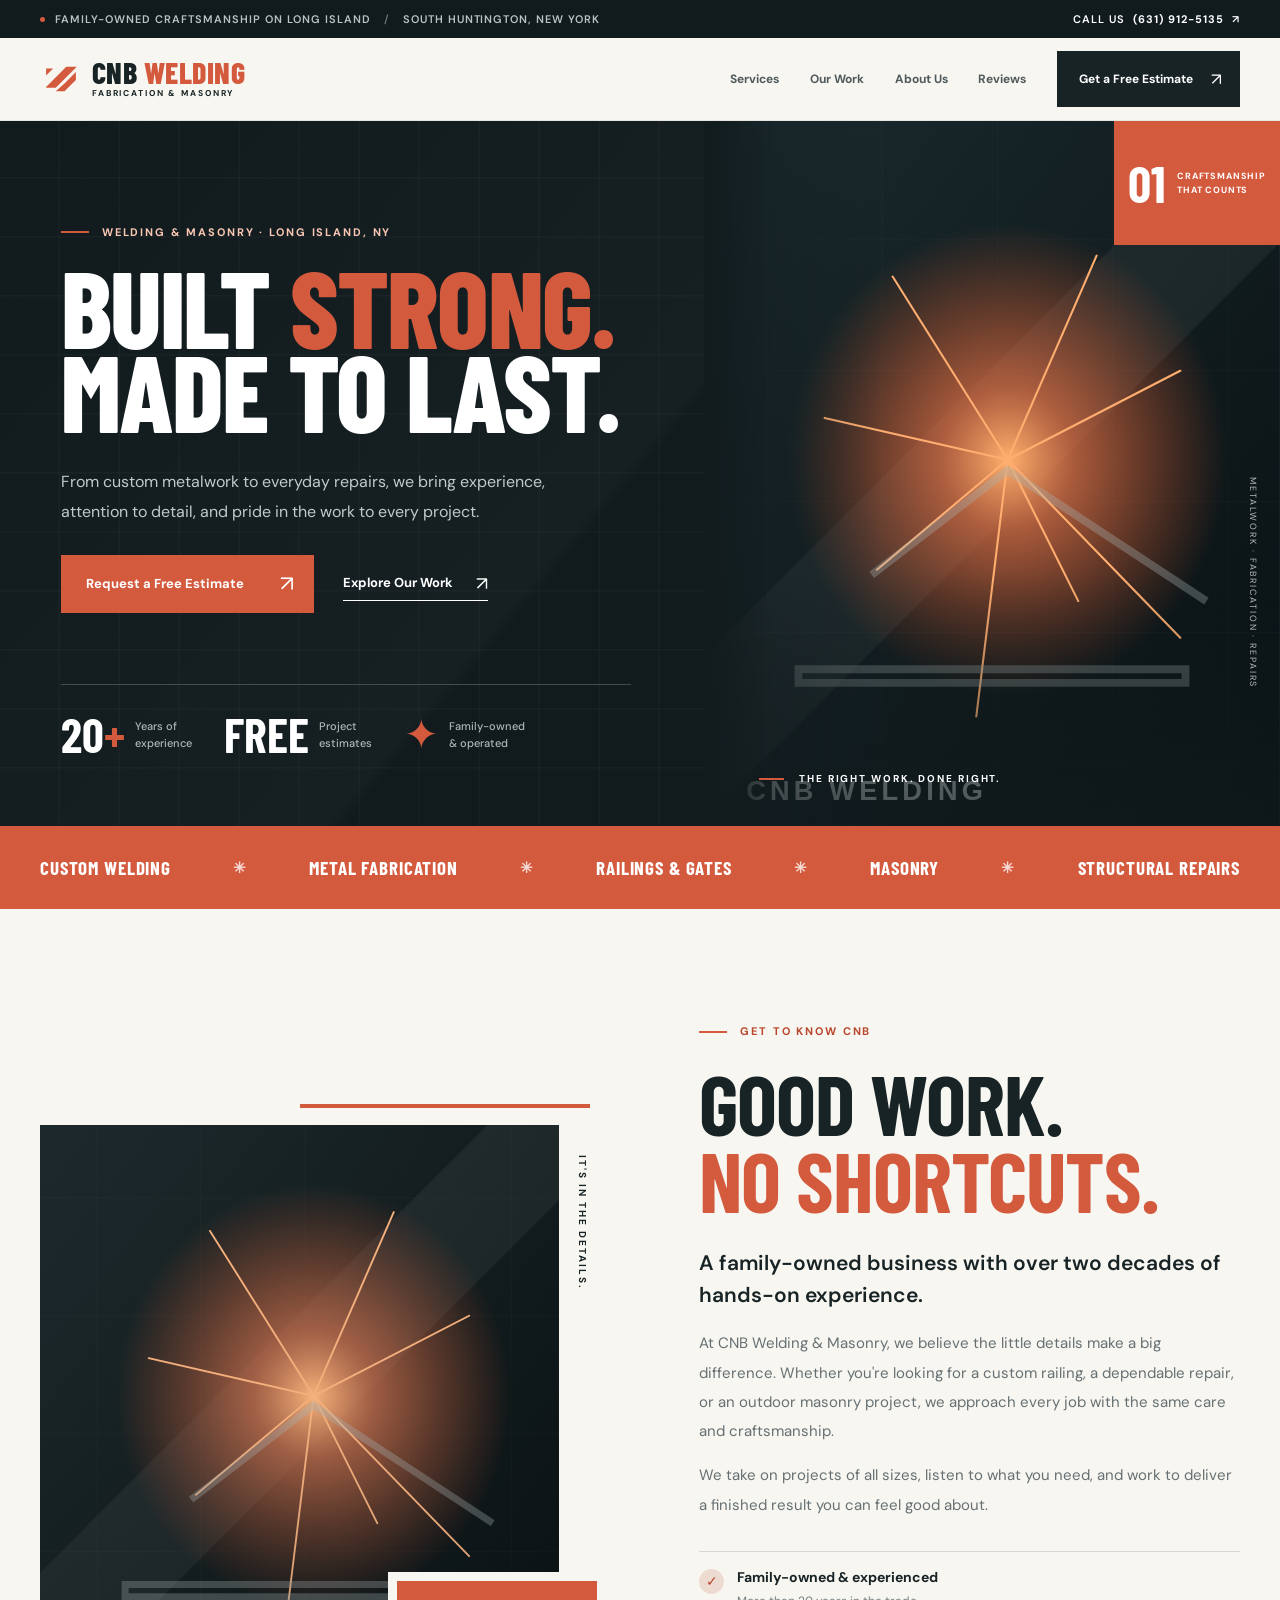
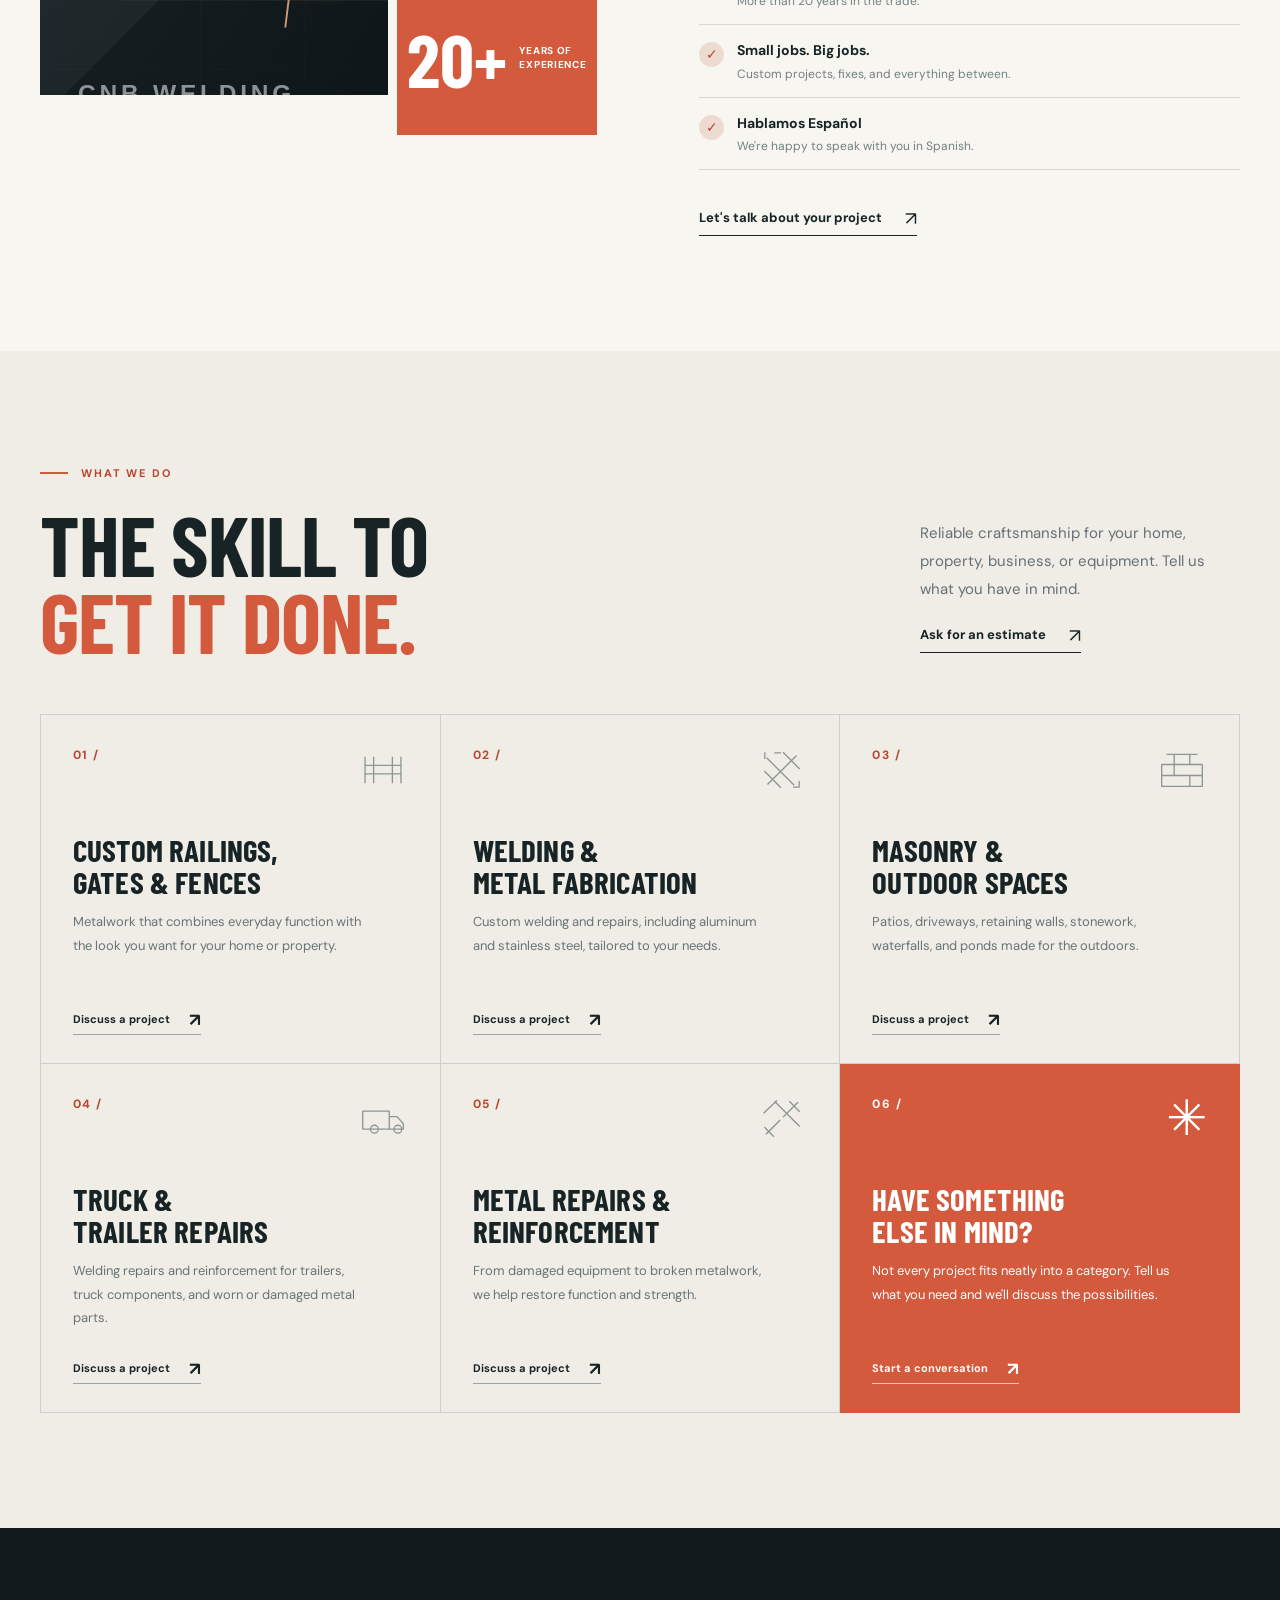
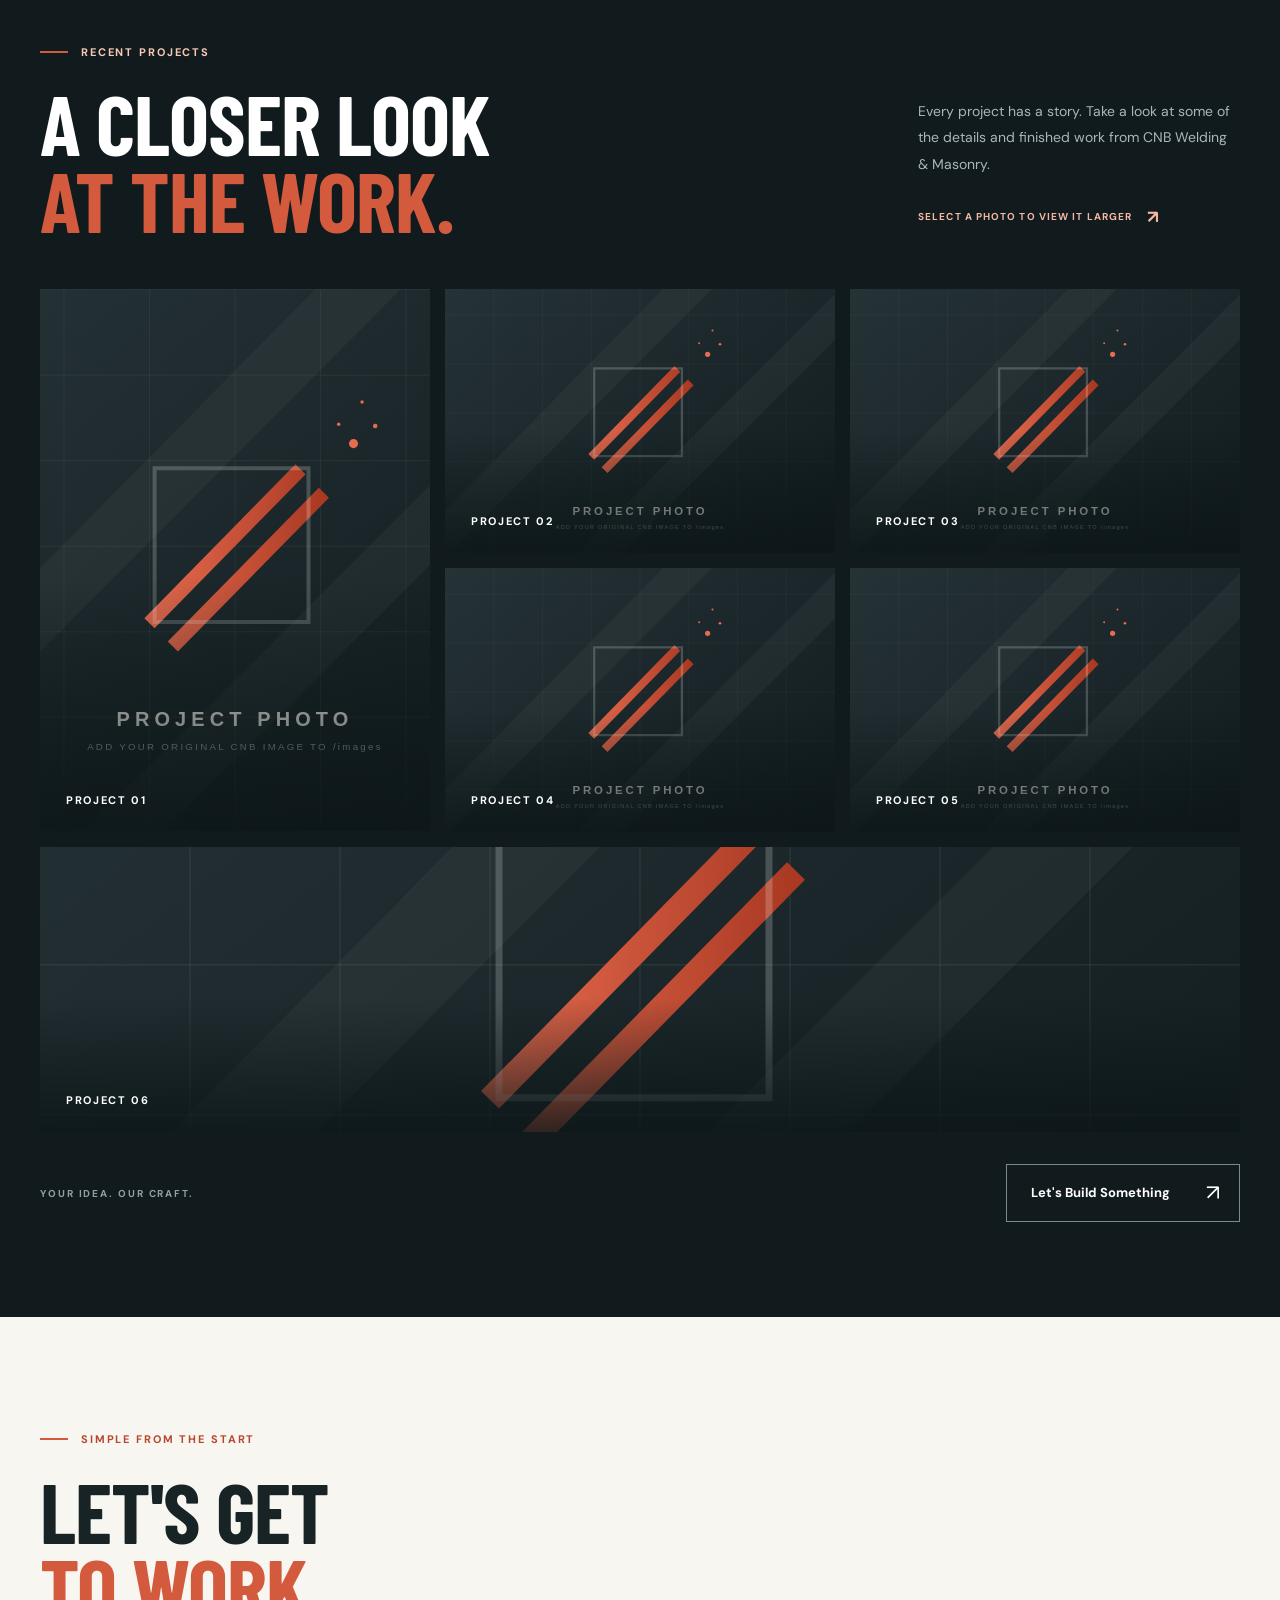
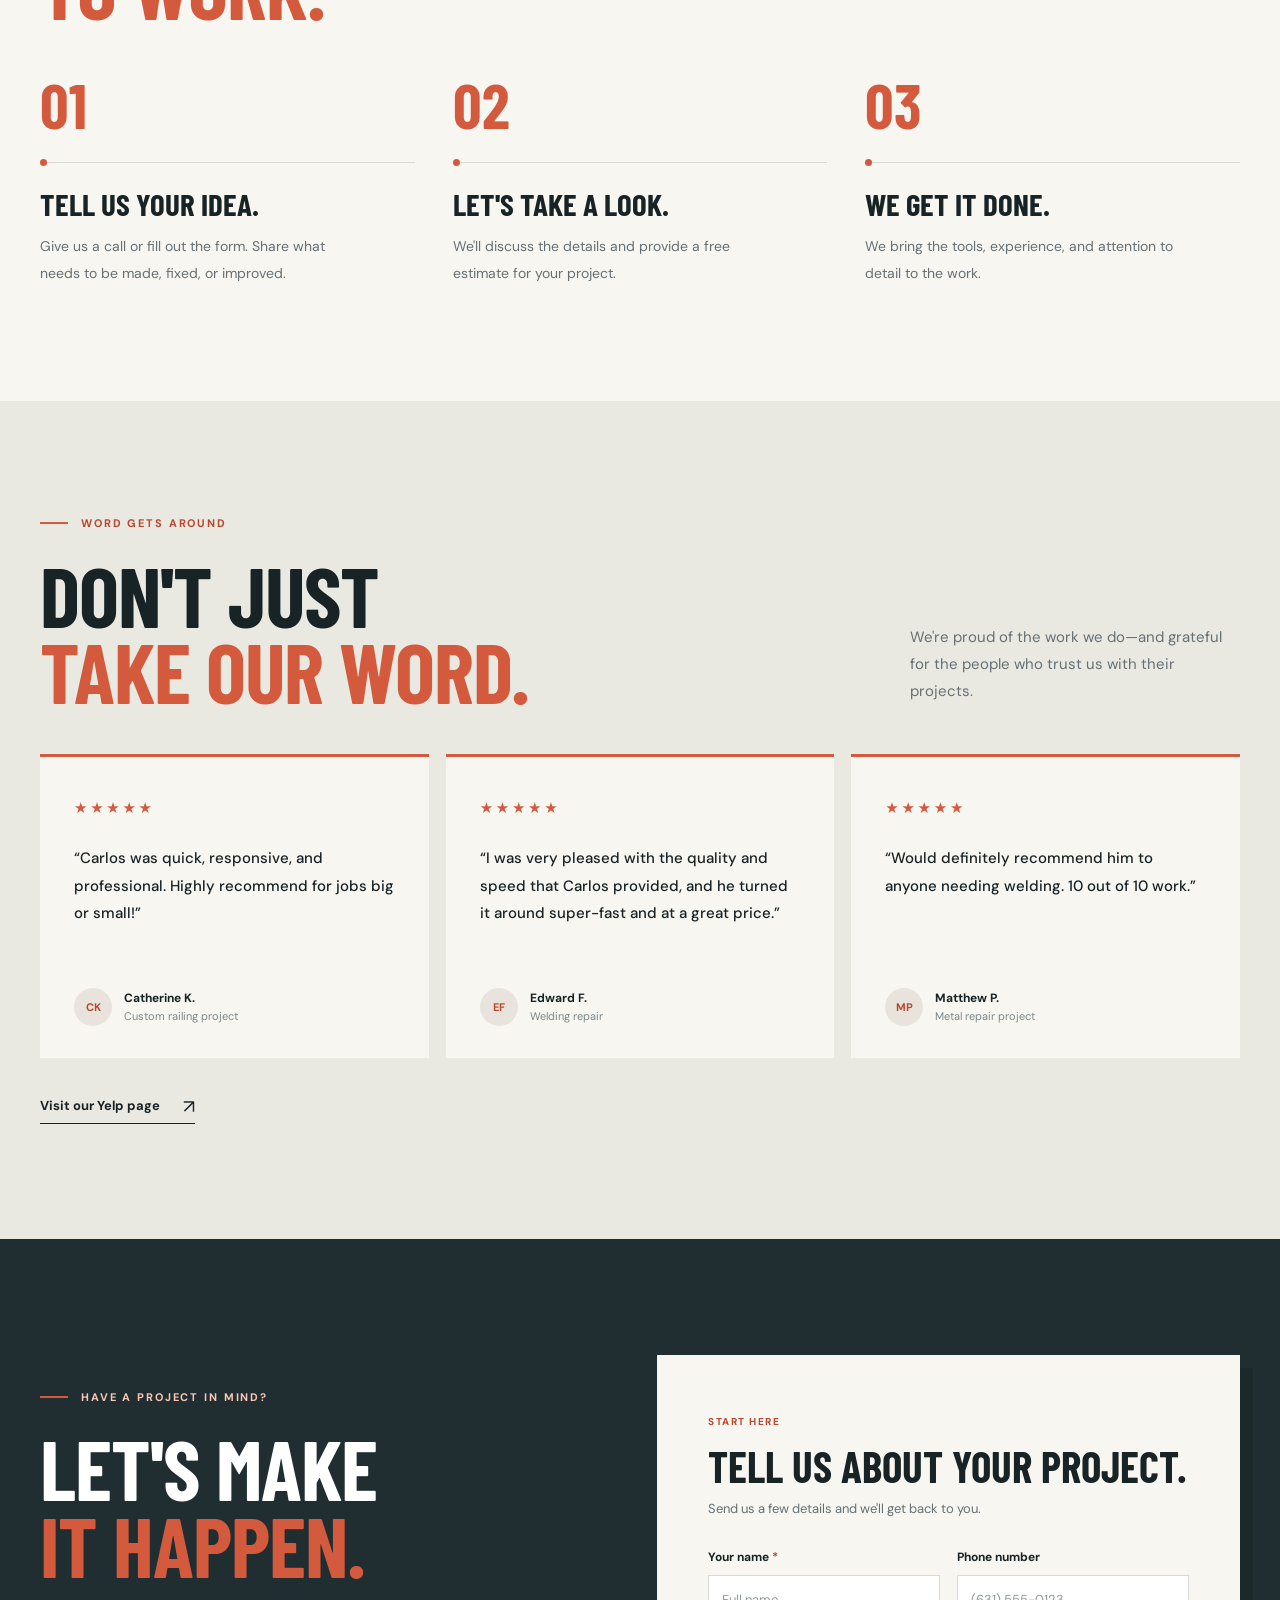
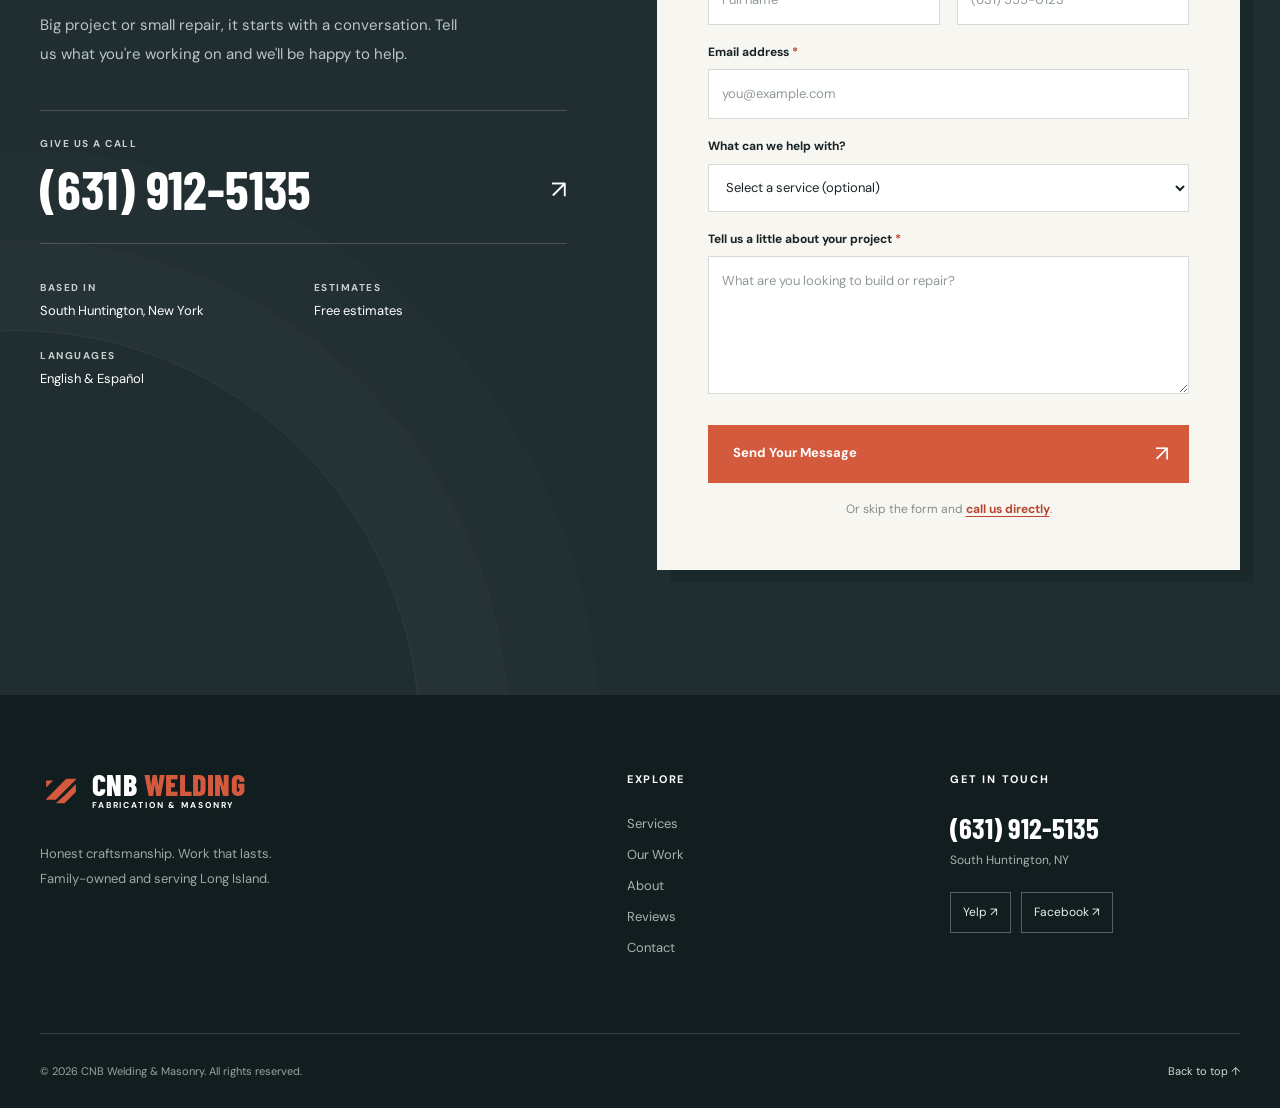
==== commit f8a2e0dc: "Complete site redesign" ====
--- a/index.html
+++ b/index.html
@@ -1,1510 +1,284 @@
-<!DOCTYPE html>
-<html lang="en">
-  <head>
-    <meta charset="UTF-8" />
-    <meta name="viewport" content="width=device-width, initial-scale=1.0" />
-    <title>CNB Welding</title>
-    <link rel="preconnect" href="https://fonts.googleapis.com" />
-    <link rel="preconnect" href="https://fonts.gstatic.com" crossorigin />
-    <link
-      href="https://fonts.googleapis.com/css2?family=Roboto+Slab:wght@100..900&display=swap"
-      rel="stylesheet"
-    />
-    <link
-      href="https://cdn.jsdelivr.net/npm/bootstrap@5.3.3/dist/css/bootstrap.min.css"
-      rel="stylesheet"
-      integrity="sha384-QWTKZyjpPEjISv5WaRU9OFeRpok6YctnYmDr5pNlyT2bRjXh0JMhjY6hW+ALEwIH"
-      crossorigin="anonymous"
-    />
-    <link
-      rel="stylesheet"
-      href="https://cdnjs.cloudflare.com/ajax/libs/font-awesome/6.5.1/css/all.min.css"
-      integrity="sha512-DTOQO9RWCH3ppGqcWaEA1BIZOC6xxalwEsw9c2QQeAIftl+Vegovlnee1c9QX4TctnWMn13TZye+giMm8e2LwA=="
-      crossorigin="anonymous"
-      referrerpolicy="no-referrer"
-    />
-    <style>
-      /* GLOBAL STYLES
-         -------------------------------------------------- */
-      /* Padding below the footer and lighter body text */
-
-      :root {
-        --main-color: #fcffff;
-        --accent-color: #dc143c;
-        --accent-color-hover: #b30e2f;
-        --bg-color: #3a4145;
-      }
-
-      body {
-        padding-top: 90px !important;
-        padding-bottom: 3rem;
-        font-family: "Roboto Slab", serif;
-        /* color: rgb(var(--bs-tertiary-color-rgb)); */
-      }
-      /* CUSTOMIZE THE CAROUSEL
-         -------------------------------------------------- */
-      /* Carousel base class */
-      .carousel {
-        margin-bottom: 4rem;
-      }
-      /* Since positioning the image, we need to help out the caption */
-      .carousel-caption {
-        bottom: 3rem;
-        z-index: 10;
-      }
-      /* Declare heights because of positioning of img element */
-      /* .carousel-item {
-        height: 42rem;
-      } */
-      /* MARKETING CONTENT
-         -------------------------------------------------- */
-      /* Center align the text within the three columns below the carousel */
-      .marketing .col-lg-4 {
-        margin-bottom: 1.5rem;
-        text-align: center;
-      }
-      /* rtl:begin:ignore */
-      .marketing .col-lg-4 p {
-        margin-right: 0.75rem;
-        margin-left: 0.75rem;
-      }
-      /* rtl:end:ignore */
-      /* Featurettes
-         ------------------------- */
-      .featurette-divider {
-        margin: 5rem 0; /* Space out the Bootstrap 
-         <hr>
-         more */
-      }
-      /* Thin out the marketing headings */
-      /* rtl:begin:remove */
-      .featurette-heading {
-        letter-spacing: -0.05rem;
-      }
-      /* rtl:end:remove */
-      /* RESPONSIVE CSS
-         -------------------------------------------------- */
-      @media (min-width: 40em) {
-        /* Bump up size of carousel content */
-        .carousel-caption p {
-          margin-bottom: 1.25rem;
-          font-size: 1.25rem;
-          line-height: 1.4;
-        }
-        .featurette-heading {
-          font-size: 50px;
-        }
-      }
-      @media (min-width: 62em) {
-        .featurette-heading {
-          margin-top: 7rem;
-        }
-      }
-
-      body {
-        background-color: #fcffff;
-        color: var(--bg-color) !important;
-      }
-      .card-bottom {
-        border-bottom: 4px solid var(--accent-color);
-      }
-      .navbar {
-        background-color: #fcffff;
-        color: var(--bg-color);
-      }
-
-      .navbar a {
-        color: var(--bg-color) !important;
-      }
-
-      h1,
-      h2,
-      h3,
-      h4 {
-        color: var(--bg-color) !important;
-      }
-
-      #welcome-hero {
-        background-image: url("./images/hero-background.jpg");
-        background-repeat: no-repeat;
-        background-size: cover;
-        background-position: center;
-        height: 50vh;
-        width: auto;
-        position: relative;
-      }
-
-      #welcome-hero::before {
-        content: "";
-        position: absolute;
-        z-index: 1;
-        height: 100%;
-        width: 100%;
-        background-color: rgba(0, 0, 0, 0.5);
-      }
-
-      .navbar .active {
-        background-color: var(--accent-color) !important;
-        color: var(--main-color) !important;
-      }
-      .btn-primary {
-        --bs-btn-bg: var(--accent-color) !important;
-        --bs-btn-border-color: var(--accent-color) !important;
-        --bs-btn-hover-color: #fff;
-        --bs-btn-hover-bg: var(--accent-color-hover) !important;
-        --bs-btn-hover-border-color: var(--accent-color-hover) !important;
-        --bs-btn-focus-shadow-rgb: 49, 132, 253;
-        --bs-btn-active-color: #fff;
-        --bs-btn-active-bg: var(--accent-color) !important;
-        --bs-btn-active-border-color: var(--accent-color) !important;
-        --bs-btn-active-shadow: inset 0 3px 5px rgba(0, 0, 0, 0.125);
-        --bs-btn-disabled-color: #fff;
-        --bs-btn-disabled-bg: var(--accent-color-hover) !important;
-        --bs-btn-disabled-border-color: var(--accent-color-hover) !important;
-      }
-
-      .carousel-indicators [data-bs-target] {
-        background-color: black;
-        width: 10px;
-        height: 10px;
-        border-radius: 100%;
-      }
-    </style>
-  </head>
-  <body>
-    <div
-      data-bs-spy="scroll"
-      data-bs-target="#navbar-example2"
-      data-bs-offset="0"
-      class="scrollspy-example"
-      tabindex="0"
-    >
-      <nav
-        id="navbar-example2"
-        class="navbar navbar-expand-md shadow fixed-top py-4"
-        style="border-bottom: 4px solid var(--accent-color)"
-      >
-        <div class="container-fluid col-xl-10 col-xxl-8">
-          <a class="navbar-brand" href="#home">CNB Welding</a>
-          <button
-            class="navbar-toggler"
-            type="button"
-            data-bs-toggle="collapse"
-            data-bs-target="#navbarCollapse"
-            aria-controls="navbarCollapse"
-            aria-expanded="false"
-            aria-label="Toggle navigation"
-          >
-            <span class="navbar-toggler-icon"></span>
-          </button>
-          <div class="collapse navbar-collapse" id="navbarCollapse">
-            <ul class="nav nav-pills ms-auto mb-2 mb-md-0">
-              <li class="nav-item">
-                <a class="nav-link active" aria-current="page" href="#home"
-                  >Home</a
-                >
-              </li>
-              <li class="nav-item">
-                <a class="nav-link" href="#about">About</a>
-              </li>
-              <li class="nav-item">
-                <a class="nav-link" href="#services">Services</a>
-              </li>
-              <li class="nav-item">
-                <a class="nav-link" href="#portfolio">Portfolio</a>
-              </li>
-              <li class="nav-item">
-                <a class="nav-link" href="#reviews">Reviews</a>
-              </li>
-              <li class="nav-item">
-                <a class="nav-link" href="#contact">Contact</a>
-              </li>
-            </ul>
-          </div>
-        </div>
-      </nav>
-      <section id="home">
-        <div
-          id="welcome-hero"
-          class="px-4 text-center border-bottom d-flex flex-column justify-content-center align-items-center"
-        >
-          <div class="col-md-6 pt-5" style="z-index: 99">
-            <h1 class="display-4 fw-bold text-white">CNB Welding</h1>
-            <p class="lead text-white text-center mb-4">
-              Ready to bring your project to life? At CNB Welding, we specialize
-              in precision welding that meets your exact specifications. Whether
-              it's a small repair or a large-scale fabrication, our skilled team
-              is here to deliver top-quality results.
-            </p>
-            <div class="d-grid gap-2 d-sm-flex justify-content-sm-center mb-5">
-              <a
-                href="#about"
-                class="btn btn-primary shadow btn-lg px-4 me-sm-3"
-              >
-                Learn More
-              </a>
-              <a href="#contact" class="btn btn-secondary shadow btn-lg px-4">
-                Contact Us
-              </a>
-            </div>
-          </div>
-        </div>
-      </section>
-
-      <section id="about">
-        <div class="container-fluid col-xl-10 col-xxl-8 px-4 py-5">
-          <div class="row align-items-center g-5 py-5">
-            <div class="col-10 col-sm-8 col-lg-6">
-              <img
-                src="https://s3-media0.fl.yelpcdn.com/bphoto/xmQOwWU7deU1CKDKicoYJw/o.jpg"
-                class="d-block mx-lg-auto img-fluid"
-                alt="Bootstrap Themes"
-                width="700"
-                height="500"
-                loading="lazy"
-              />
-            </div>
-            <div class="col-lg-6">
-              <h1
-                style="
-                  border-left: 4px solid var(--accent-color);
-                  padding-left: 15px;
-                "
-                class="display-5 fw-bold lh-1 mb-3"
-              >
-                Who are we?
-              </h1>
-              <p class="lead">
-                CNB Welding is family owned with more than 20 years of
-                experience.
-              </p>
-              <br />
-              <div class="row">
-                <!-- <svg class="bi text-body-secondary flex-shrink-0 me-3" width="1.75em" height="1.75em"><use xlink:href="#bootstrap"></use></svg> -->
-                <div class="card shadow card-bottom">
-                  <div class="card-body">
-                    <div class="row align-items-center py-3">
-                      <div class="col-md-2">
-                        <svg
-                          class="bi text-body-secondary flex-shrink-0 me-3"
-                          width="3em"
-                          height="3em"
-                          xmlns="http://www.w3.org/2000/svg"
-                          viewBox="0 0 640 512"
-                        >
-                          <path
-                            d="M0 128C0 92.7 28.7 64 64 64H256h48 16H576c35.3 0 64 28.7 64 64V384c0 35.3-28.7 64-64 64H320 304 256 64c-35.3 0-64-28.7-64-64V128zm320 0V384H576V128H320zM178.3 175.9c-3.2-7.2-10.4-11.9-18.3-11.9s-15.1 4.7-18.3 11.9l-64 144c-4.5 10.1 .1 21.9 10.2 26.4s21.9-.1 26.4-10.2l8.9-20.1h73.6l8.9 20.1c4.5 10.1 16.3 14.6 26.4 10.2s14.6-16.3 10.2-26.4l-64-144zM160 233.2L179 276H141l19-42.8zM448 164c11 0 20 9 20 20v4h44 16c11 0 20 9 20 20s-9 20-20 20h-2l-1.6 4.5c-8.9 24.4-22.4 46.6-39.6 65.4c.9 .6 1.8 1.1 2.7 1.6l18.9 11.3c9.5 5.7 12.5 18 6.9 27.4s-18 12.5-27.4 6.9l-18.9-11.3c-4.5-2.7-8.8-5.5-13.1-8.5c-10.6 7.5-21.9 14-34 19.4l-3.6 1.6c-10.1 4.5-21.9-.1-26.4-10.2s.1-21.9 10.2-26.4l3.6-1.6c6.4-2.9 12.6-6.1 18.5-9.8l-12.2-12.2c-7.8-7.8-7.8-20.5 0-28.3s20.5-7.8 28.3 0l14.6 14.6 .5 .5c12.4-13.1 22.5-28.3 29.8-45H448 376c-11 0-20-9-20-20s9-20 20-20h52v-4c0-11 9-20 20-20z"
-                          />
-                        </svg>
-                      </div>
-                      <div class="col-md-10">
-                        <h3 class="fw-bold mb-0 fs-4 text-body-emphasis">
-                          ¡Hablamos Español!
-                        </h3>
-                      </div>
-                    </div>
-                  </div>
-                </div>
-              </div>
-            </div>
-          </div>
-        </div>
-      </section>
-      <hr />
-      <section id="services">
-        <div class="container-fluid col-xxl-8 px-4 py-5">
-          <div class="row g-5 py-5">
-            <div class="col-md-6">
-              <h1
-                style="
-                  border-left: 4px solid var(--accent-color);
-                  padding-left: 15px;
-                "
-                class="display-5 fw-bold lh-1 mb-3"
-              >
-                Services
-              </h1>
-              <p class="lead">
-                At CNB Welding & Masonry, we offer a variety of welding and
-                construction services to meet your needs. Here are most of our
-                services we have to offer!
-
-                <br /><b>Services</b> : Railing, Driveways, Patios, Gates,
-                Fences, Masonry, Waterfalls, Fish Ponds, Retaining Walls, Truck
-                and Trailer Repair, Aluminum and stainless steel welding and
-                Much more.
-              </p>
-            </div>
-            <div class="col-md-6">
-              <!-- <img src="https://s3-media0.fl.yelpcdn.com/bphoto/4pp5mdB7nVLPqKPXducCjA/o.jpg" class="d-block mx-lg-auto img-fluid" alt="Bootstrap Themes" width="700" height="500" loading="lazy"> -->
-              <div class="row gy-4">
-                <div class="col-md-6 col-sm-6">
-                  <div class="card shadow card-bottom h-100">
-                    <div
-                      class="card-body d-flex justify-content-center align-items-center"
-                    >
-                      <div class="text-center">
-                        <div class="mb-1">
-                          <svg
-                            version="1.1"
-                            id="Uploaded to svgrepo.com"
-                            xmlns="http://www.w3.org/2000/svg"
-                            xmlns:xlink="http://www.w3.org/1999/xlink"
-                            class="bi text-body-secondary flex-shrink-0 me-3"
-                            width="1.75em"
-                            height="1.75em"
-                            viewBox="0 0 32 32"
-                            xml:space="preserve"
-                          >
-                            <path
-                              class="stone_een"
-                              d="M5,15H4c-0.552,0-1-0.448-1-1v-3c0-0.552,0.448-1,1-1h1V15z M21,11H11v3h10V11z M23,10v5
-                                    c0,0.551-0.449,1-1,1H10c-0.551,0-1-0.449-1-1v-5c0-0.551,0.449-1,1-1h12C22.551,9,23,9.449,23,10z M22,10H10v5h12V10z M26,18.02
-                                    c0,1.317-0.13,2.631-0.388,3.922l-1.129,5.646C24.202,28.991,22.971,30,21.541,30H10.459c-1.43,0-2.661-1.009-2.942-2.412
-                                    l-1.129-5.646C6.13,20.65,6,19.337,6,18.02V7c0-2.761,2.239-5,5-5h10c2.761,0,5,2.239,5,5V18.02z M24,10c0-1.103-0.897-2-2-2H10
-                                    c-1.103,0-2,0.897-2,2v5c0,1.103,0.897,2,2,2h12c1.103,0,2-0.897,2-2V10z M28,10h-1v5h1c0.552,0,1-0.448,1-1v-3
-                                    C29,10.448,28.552,10,28,10z"
-                            />
-                          </svg>
-                        </div>
-                        <div class="">
-                          <h3 class="fw-bold mb-0 fs-4 text-body-emphasis">
-                            Aluminum Welding
-                          </h3>
-                        </div>
-                      </div>
-                    </div>
-                  </div>
-                </div>
-                <div class="col-md-6 col-sm-6">
-                  <div class="card shadow card-bottom h-100">
-                    <div
-                      class="card-body d-flex justify-content-center align-items-center"
-                    >
-                      <div class="text-center">
-                        <div class="mb-1">
-                          <svg
-                            version="1.1"
-                            id="Uploaded to svgrepo.com"
-                            xmlns="http://www.w3.org/2000/svg"
-                            xmlns:xlink="http://www.w3.org/1999/xlink"
-                            class="bi text-body-secondary flex-shrink-0 me-3"
-                            width="1.75em"
-                            height="1.75em"
-                            viewBox="0 0 32 32"
-                            xml:space="preserve"
-                          >
-                            <path
-                              class="stone_een"
-                              d="M5,15H4c-0.552,0-1-0.448-1-1v-3c0-0.552,0.448-1,1-1h1V15z M21,11H11v3h10V11z M23,10v5
-                                    c0,0.551-0.449,1-1,1H10c-0.551,0-1-0.449-1-1v-5c0-0.551,0.449-1,1-1h12C22.551,9,23,9.449,23,10z M22,10H10v5h12V10z M26,18.02
-                                    c0,1.317-0.13,2.631-0.388,3.922l-1.129,5.646C24.202,28.991,22.971,30,21.541,30H10.459c-1.43,0-2.661-1.009-2.942-2.412
-                                    l-1.129-5.646C6.13,20.65,6,19.337,6,18.02V7c0-2.761,2.239-5,5-5h10c2.761,0,5,2.239,5,5V18.02z M24,10c0-1.103-0.897-2-2-2H10
-                                    c-1.103,0-2,0.897-2,2v5c0,1.103,0.897,2,2,2h12c1.103,0,2-0.897,2-2V10z M28,10h-1v5h1c0.552,0,1-0.448,1-1v-3
-                                    C29,10.448,28.552,10,28,10z"
-                            />
-                          </svg>
-                        </div>
-                        <div class="">
-                          <h3 class="fw-bold mb-0 fs-4 text-body-emphasis">
-                            Stainless Steel Welding
-                          </h3>
-                        </div>
-                      </div>
-                    </div>
-                  </div>
-                </div>
-                <div class="col-md-6 col-sm-6">
-                  <div class="card shadow card-bottom h-100">
-                    <div
-                      class="card-body d-flex justify-content-center align-items-center"
-                    >
-                      <div class="text-center">
-                        <div class="mb-1">
-                          <svg
-                            xmlns="http://www.w3.org/2000/svg"
-                            viewBox="0 0 512 512"
-                            class="bi text-body-secondary flex-shrink-0 me-3"
-                            width="1.75em"
-                            height="1.75em"
-                          >
-                            <path
-                              d="M240.8 4.8C250.3 10.6 256 20.9 256 32v72h89c3.6-13.8 16.1-24 31-24h88c26.5 0 48 21.5 48 48s-21.5 48-48 48H376c-14.9 0-27.4-10.2-31-24H256v72c0 11.1-5.7 21.4-15.2 27.2s-21.2 6.4-31.1 1.4l-192-96C6.8 151.2 0 140.1 0 128s6.8-23.2 17.7-28.6l192-96c9.9-5 21.7-4.4 31.1 1.4zM288 256c0-17.7 14.3-32 32-32H480c17.7 0 32 14.3 32 32v64c0 17.7-14.3 32-32 32H320c-17.7 0-32-14.3-32-32V256zM32 384h96c17.7 0 32 14.3 32 32v64c0 17.7-14.3 32-32 32H32c-17.7 0-32-14.3-32-32V416c0-17.7 14.3-32 32-32zm192 0H480c17.7 0 32 14.3 32 32v64c0 17.7-14.3 32-32 32H224c-17.7 0-32-14.3-32-32V416c0-17.7 14.3-32 32-32z"
-                            />
-                          </svg>
-                        </div>
-                        <div class="">
-                          <h3 class="fw-bold mb-0 fs-4 text-body-emphasis">
-                            Masonry
-                          </h3>
-                        </div>
-                      </div>
-                    </div>
-                  </div>
-                </div>
-
-                <div class="col-md-6">
-                  <div class="card shadow card-bottom h-100">
-                    <div
-                      class="card-body d-flex justify-content-center align-items-center"
-                    >
-                      <div class="text-center">
-                        <div class="mb-1">
-                          <svg
-                            xmlns="http://www.w3.org/2000/svg"
-                            viewBox="0 0 640 512"
-                            class="bi text-body-secondary flex-shrink-0 me-3"
-                            width="1.75em"
-                            height="1.75em"
-                          >
-                            <!--!Font Awesome Free 6.6.0 by @fontawesome - https://fontawesome.com License - https://fontawesome.com/license/free Copyright 2024 Fonticons, Inc.-->
-                            <path
-                              d="M48 32C21.5 32 0 53.5 0 80L0 336c0 26.5 21.5 48 48 48l17.1 0c7.8-54.3 54.4-96 110.9-96s103.1 41.7 110.9 96L488 384l8 0 112 0c17.7 0 32-14.3 32-32s-14.3-32-32-32l-64 0 0-240c0-26.5-21.5-48-48-48L48 32zM80 96c8.8 0 16 7.2 16 16l0 131.2c-11.4 5.9-22.2 12.9-32 21L64 112c0-8.8 7.2-16 16-16zm96 128c-5.4 0-10.7 .2-16 .7L160 112c0-8.8 7.2-16 16-16s16 7.2 16 16l0 112.7c-5.3-.5-10.6-.7-16-.7zm80 19.2L256 112c0-8.8 7.2-16 16-16s16 7.2 16 16l0 152.2c-9.8-8.1-20.6-15.2-32-21zM368 96c8.8 0 16 7.2 16 16l0 192c0 8.8-7.2 16-16 16s-16-7.2-16-16l0-192c0-8.8 7.2-16 16-16zm112 16l0 192c0 8.8-7.2 16-16 16s-16-7.2-16-16l0-192c0-8.8 7.2-16 16-16s16 7.2 16 16zM176 480a80 80 0 1 0 0-160 80 80 0 1 0 0 160zm0-112a32 32 0 1 1 0 64 32 32 0 1 1 0-64z"
-                            />
-                          </svg>
-                        </div>
-                        <div class="">
-                          <h3 class="fw-bold mb-0 fs-4 text-body-emphasis">
-                            Truck and Trailer Repair
-                          </h3>
-                        </div>
-                      </div>
-                    </div>
-                  </div>
-                </div>
-              </div>
-              <br />
-              <div class="row">
-                <div class="col-md-12">
-                  <div class="card shadow card-bottom h-100">
-                    <div
-                      class="card-body d-flex justify-content-center align-items-center"
-                    >
-                      <div class="text-center">
-                        <div class="mb-1">
-                          <svg
-                            xmlns="http://www.w3.org/2000/svg"
-                            class="bi text-body-secondary flex-shrink-0 me-3"
-                            width="1.75em"
-                            height="1.75em"
-                            viewBox="0 0 576 512"
-                          >
-                            <path
-                              d="M0 112.5V422.3c0 18 10.1 35 27 41.3c87 32.5 174 10.3 261-11.9c79.8-20.3 159.6-40.7 239.3-18.9c23 6.3 48.7-9.5 48.7-33.4V89.7c0-18-10.1-35-27-41.3C462 15.9 375 38.1 288 60.3C208.2 80.6 128.4 100.9 48.7 79.1C25.6 72.8 0 88.6 0 112.5zM288 352c-44.2 0-80-43-80-96s35.8-96 80-96s80 43 80 96s-35.8 96-80 96zM64 352c35.3 0 64 28.7 64 64H64V352zm64-208c0 35.3-28.7 64-64 64V144h64zM512 304v64H448c0-35.3 28.7-64 64-64zM448 96h64v64c-35.3 0-64-28.7-64-64z"
-                            />
-                          </svg>
-                        </div>
-                        <div class="">
-                          <h3 class="fw-bold mb-0 fs-4 text-body-emphasis">
-                            Free Estimates
-                          </h3>
-                        </div>
-                      </div>
-                    </div>
-                  </div>
-                </div>
-              </div>
-            </div>
-          </div>
-        </div>
-      </section>
-
-      <hr />
-
-      <section>
-        <div class="container-fluid col-xl-10 col-xxl-8 px-4 py-5">
-          <h1
-            style="
-              border-left: 4px solid var(--accent-color);
-              padding-left: 15px;
-            "
-            class="pb-2"
-          >
-            Portfolio
-          </h1>
-          <div
-            id="carouselExampleIndicators"
-            class="carousel slide"
-            data-bs-touch="true"
-          >
-            <div class="carousel-indicators">
-              <button
-                type="button"
-                data-bs-target="#carouselExampleIndicators"
-                data-bs-slide-to="0"
-                class="active"
-                aria-current="true"
-                aria-label="Slide 1"
-              ></button>
-              <button
-                type="button"
-                data-bs-target="#carouselExampleIndicators"
-                data-bs-slide-to="1"
-                aria-label="Slide 2"
-              ></button>
-            </div>
-            <div class="carousel-inner">
-              <div class="carousel-item active">
-                <div
-                  class="row row-cols-1 h-100 row-cols-lg-3 align-items-stretch g-4 py-5"
-                >
-                  <div
-                    class="col"
-                    data-bs-toggle="modal"
-                    data-bs-target="#exampleModal1"
-                    style="cursor: pointer"
-                  >
-                    <div
-                      class="card card-cover h-100 overflow-hidden text-bg-dark rounded-4 shadow-lg"
-                      style="
-                        background-image: url('./images/img_1.jpg');
-                        background-position: center;
-                        background-size: cover;
-                        background-repeat: no-repeat;
-                      "
-                    >
-                      <div
-                        style="height: 400px; width: auto"
-                        class="d-flex flex-column p-5 pb-3 text-shadow-1"
-                      ></div>
-                    </div>
-                  </div>
-                  <div
-                    class="modal fade"
-                    id="exampleModal1"
-                    tabindex="-1"
-                    aria-labelledby="exampleModalLabel"
-                    aria-hidden="true"
-                  >
-                    <div class="modal-dialog modal-dialog-centered modal-xl">
-                      <div class="modal-content">
-                        <div class="modal-body mx-auto">
-                          <img
-                            style="width: 100%; height: auto; display: block"
-                            src="./images/img_1.jpg"
-                            alt=""
-                          />
-                        </div>
-                        <div class="modal-footer">
-                          <button
-                            type="button"
-                            class="btn btn-secondary"
-                            data-bs-dismiss="modal"
-                          >
-                            Close
-                          </button>
-                        </div>
-                      </div>
-                    </div>
-                  </div>
-                  <div
-                    class="col"
-                    data-bs-toggle="modal"
-                    data-bs-target="#exampleModal2"
-                    style="cursor: pointer"
-                  >
-                    <div
-                      class="card card-cover h-100 overflow-hidden text-bg-dark rounded-4 shadow-lg"
-                      style="
-                        background-image: url('./images/img_2.jpg');
-                        background-position: center;
-                        background-size: cover;
-                        background-repeat: no-repeat;
-                      "
-                    >
-                      <div
-                        style="height: 400px; width: auto"
-                        class="d-flex flex-column p-5 pb-3 text-shadow-1"
-                      ></div>
-                    </div>
-                  </div>
-                  <div
-                    class="modal fade"
-                    id="exampleModal2"
-                    tabindex="-1"
-                    aria-labelledby="exampleModalLabel"
-                    aria-hidden="true"
-                  >
-                    <div class="modal-dialog modal-dialog-centered modal-xl">
-                      <div class="modal-content">
-                        <div class="modal-body mx-auto">
-                          <img
-                            style="width: 100%; height: auto; display: block"
-                            src="./images/img_2.jpg"
-                            alt=""
-                          />
-                        </div>
-                        <div class="modal-footer">
-                          <button
-                            type="button"
-                            class="btn btn-secondary"
-                            data-bs-dismiss="modal"
-                          >
-                            Close
-                          </button>
-                        </div>
-                      </div>
-                    </div>
-                  </div>
-                  <div
-                    class="col"
-                    data-bs-toggle="modal"
-                    data-bs-target="#exampleModal3"
-                    style="cursor: pointer"
-                  >
-                    <div
-                      class="card card-cover h-100 overflow-hidden text-bg-dark rounded-4 shadow-lg"
-                      style="
-                        background-image: url('./images/img_3.jpg');
-                        background-position: center;
-                        background-size: cover;
-                        background-repeat: no-repeat;
-                      "
-                    >
-                      <div
-                        style="height: 400px; width: auto"
-                        class="d-flex flex-column p-5 pb-3 text-shadow-1"
-                      ></div>
-                    </div>
-                  </div>
-
-                  <div
-                    class="modal fade"
-                    id="exampleModal3"
-                    tabindex="-1"
-                    aria-labelledby="exampleModalLabel"
-                    aria-hidden="true"
-                  >
-                    <div class="modal-dialog modal-dialog-centered modal-xl">
-                      <div class="modal-content">
-                        <div class="modal-body mx-auto">
-                          <img
-                            style="width: 100%; height: auto; display: block"
-                            src="./images/img_3.jpg"
-                            alt=""
-                          />
-                        </div>
-                        <div class="modal-footer">
-                          <button
-                            type="button"
-                            class="btn btn-secondary"
-                            data-bs-dismiss="modal"
-                          >
-                            Close
-                          </button>
-                        </div>
-                      </div>
-                    </div>
-                  </div>
-
-                  <div
-                    class="col"
-                    data-bs-toggle="modal"
-                    data-bs-target="#exampleModal4"
-                    style="cursor: pointer"
-                  >
-                    <div
-                      class="card card-cover h-100 overflow-hidden text-bg-dark rounded-4 shadow-lg"
-                      style="
-                        background-image: url('./images/img_4.jpg');
-                        background-position: center;
-                        background-size: cover;
-                        background-repeat: no-repeat;
-                      "
-                    >
-                      <div
-                        style="height: 400px; width: auto"
-                        class="d-flex flex-column p-5 pb-3 text-shadow-1"
-                      ></div>
-                    </div>
-                  </div>
-
-                  <div
-                    class="modal fade"
-                    id="exampleModal4"
-                    tabindex="-1"
-                    aria-labelledby="exampleModalLabel"
-                    aria-hidden="true"
-                  >
-                    <div class="modal-dialog modal-dialog-centered modal-xl">
-                      <div class="modal-content">
-                        <div class="modal-body mx-auto">
-                          <img
-                            style="width: 100%; height: auto; display: block"
-                            src="./images/img_4.jpg"
-                            alt=""
-                          />
-                        </div>
-                        <div class="modal-footer">
-                          <button
-                            type="button"
-                            class="btn btn-secondary"
-                            data-bs-dismiss="modal"
-                          >
-                            Close
-                          </button>
-                        </div>
-                      </div>
-                    </div>
-                  </div>
-
-                  <div
-                    class="col"
-                    data-bs-toggle="modal"
-                    data-bs-target="#exampleModal5"
-                    style="cursor: pointer"
-                  >
-                    <div
-                      class="card card-cover h-100 overflow-hidden text-bg-dark rounded-4 shadow-lg"
-                      style="
-                        background-image: url('./images/img_5.jpg');
-                        background-position: center;
-                        background-size: cover;
-                        background-repeat: no-repeat;
-                      "
-                    >
-                      <div
-                        style="height: 400px; width: auto"
-                        class="d-flex flex-column p-5 pb-3 text-shadow-1"
-                      ></div>
-                    </div>
-                  </div>
-
-                  <div
-                    class="modal fade"
-                    id="exampleModal5"
-                    tabindex="-1"
-                    aria-labelledby="exampleModalLabel"
-                    aria-hidden="true"
-                  >
-                    <div class="modal-dialog modal-dialog-centered modal-xl">
-                      <div class="modal-content">
-                        <div class="modal-body mx-auto">
-                          <img
-                            style="width: 100%; height: auto; display: block"
-                            src="./images/img_5.jpg"
-                            alt=""
-                          />
-                        </div>
-                        <div class="modal-footer">
-                          <button
-                            type="button"
-                            class="btn btn-secondary"
-                            data-bs-dismiss="modal"
-                          >
-                            Close
-                          </button>
-                        </div>
-                      </div>
-                    </div>
-                  </div>
-
-                  <div
-                    class="col"
-                    data-bs-toggle="modal"
-                    data-bs-target="#exampleModal6"
-                    style="cursor: pointer"
-                  >
-                    <div
-                      class="card card-cover h-100 overflow-hidden text-bg-dark rounded-4 shadow-lg"
-                      style="
-                        background-image: url('./images/img_6.jpg');
-                        background-position: center;
-                        background-size: cover;
-                        background-repeat: no-repeat;
-                      "
-                    >
-                      <div
-                        style="height: 400px; width: auto"
-                        class="d-flex flex-column p-5 pb-3 text-shadow-1"
-                      ></div>
-                    </div>
-                  </div>
-
-                  <div
-                    class="modal fade"
-                    id="exampleModal6"
-                    tabindex="-1"
-                    aria-labelledby="exampleModalLabel"
-                    aria-hidden="true"
-                  >
-                    <div class="modal-dialog modal-dialog-centered modal-xl">
-                      <div class="modal-content">
-                        <div class="modal-body mx-auto">
-                          <img
-                            style="width: 100%; height: auto; display: block"
-                            src="./images/img_6.jpg"
-                            alt=""
-                          />
-                        </div>
-                        <div class="modal-footer">
-                          <button
-                            type="button"
-                            class="btn btn-secondary"
-                            data-bs-dismiss="modal"
-                          >
-                            Close
-                          </button>
-                        </div>
-                      </div>
-                    </div>
-                  </div>
-                </div>
-              </div>
-              <div class="carousel-item">
-                <div
-                  class="row row-cols-1 h-100 row-cols-lg-3 align-items-stretch g-4 py-5"
-                >
-                  <div
-                    class="col"
-                    data-bs-toggle="modal"
-                    data-bs-target="#exampleModal1"
-                    style="cursor: pointer"
-                  >
-                    <div
-                      class="card card-cover h-100 overflow-hidden text-bg-dark rounded-4 shadow-lg"
-                      style="
-                        background-image: url('./images/img_1.jpg');
-                        background-position: center;
-                        background-size: cover;
-                        background-repeat: no-repeat;
-                      "
-                    >
-                      <div
-                        style="height: 400px; width: auto"
-                        class="d-flex flex-column p-5 pb-3 text-shadow-1"
-                      ></div>
-                    </div>
-                  </div>
-                  <div
-                    class="modal fade"
-                    id="exampleModal1"
-                    tabindex="-1"
-                    aria-labelledby="exampleModalLabel"
-                    aria-hidden="true"
-                  >
-                    <div class="modal-dialog modal-dialog-centered modal-xl">
-                      <div class="modal-content">
-                        <div class="modal-body mx-auto">
-                          <img
-                            style="width: 100%; height: auto; display: block"
-                            src="./images/img_1.jpg"
-                            alt=""
-                          />
-                        </div>
-                        <div class="modal-footer">
-                          <button
-                            type="button"
-                            class="btn btn-secondary"
-                            data-bs-dismiss="modal"
-                          >
-                            Close
-                          </button>
-                        </div>
-                      </div>
-                    </div>
-                  </div>
-                  <div
-                    class="col"
-                    data-bs-toggle="modal"
-                    data-bs-target="#exampleModal2"
-                    style="cursor: pointer"
-                  >
-                    <div
-                      class="card card-cover h-100 overflow-hidden text-bg-dark rounded-4 shadow-lg"
-                      style="
-                        background-image: url('./images/img_2.jpg');
-                        background-position: center;
-                        background-size: cover;
-                        background-repeat: no-repeat;
-                      "
-                    >
-                      <div
-                        style="height: 400px; width: auto"
-                        class="d-flex flex-column p-5 pb-3 text-shadow-1"
-                      ></div>
-                    </div>
-                  </div>
-                  <div
-                    class="modal fade"
-                    id="exampleModal2"
-                    tabindex="-1"
-                    aria-labelledby="exampleModalLabel"
-                    aria-hidden="true"
-                  >
-                    <div class="modal-dialog modal-dialog-centered modal-xl">
-                      <div class="modal-content">
-                        <div class="modal-body mx-auto">
-                          <img
-                            style="width: 100%; height: auto; display: block"
-                            src="./images/img_2.jpg"
-                            alt=""
-                          />
-                        </div>
-                        <div class="modal-footer">
-                          <button
-                            type="button"
-                            class="btn btn-secondary"
-                            data-bs-dismiss="modal"
-                          >
-                            Close
-                          </button>
-                        </div>
-                      </div>
-                    </div>
-                  </div>
-                  <div
-                    class="col"
-                    data-bs-toggle="modal"
-                    data-bs-target="#exampleModal3"
-                    style="cursor: pointer"
-                  >
-                    <div
-                      class="card card-cover h-100 overflow-hidden text-bg-dark rounded-4 shadow-lg"
-                      style="
-                        background-image: url('./images/img_3.jpg');
-                        background-position: center;
-                        background-size: cover;
-                        background-repeat: no-repeat;
-                      "
-                    >
-                      <div
-                        style="height: 400px; width: auto"
-                        class="d-flex flex-column p-5 pb-3 text-shadow-1"
-                      ></div>
-                    </div>
-                  </div>
-
-                  <div
-                    class="modal fade"
-                    id="exampleModal3"
-                    tabindex="-1"
-                    aria-labelledby="exampleModalLabel"
-                    aria-hidden="true"
-                  >
-                    <div class="modal-dialog modal-dialog-centered modal-xl">
-                      <div class="modal-content">
-                        <div class="modal-body mx-auto">
-                          <img
-                            style="width: 100%; height: auto; display: block"
-                            src="./images/img_3.jpg"
-                            alt=""
-                          />
-                        </div>
-                        <div class="modal-footer">
-                          <button
-                            type="button"
-                            class="btn btn-secondary"
-                            data-bs-dismiss="modal"
-                          >
-                            Close
-                          </button>
-                        </div>
-                      </div>
-                    </div>
-                  </div>
-
-                  <div
-                    class="col"
-                    data-bs-toggle="modal"
-                    data-bs-target="#exampleModal4"
-                    style="cursor: pointer"
-                  >
-                    <div
-                      class="card card-cover h-100 overflow-hidden text-bg-dark rounded-4 shadow-lg"
-                      style="
-                        background-image: url('./images/img_4.jpg');
-                        background-position: center;
-                        background-size: cover;
-                        background-repeat: no-repeat;
-                      "
-                    >
-                      <div
-                        style="height: 400px; width: auto"
-                        class="d-flex flex-column p-5 pb-3 text-shadow-1"
-                      ></div>
-                    </div>
-                  </div>
-
-                  <div
-                    class="modal fade"
-                    id="exampleModal4"
-                    tabindex="-1"
-                    aria-labelledby="exampleModalLabel"
-                    aria-hidden="true"
-                  >
-                    <div class="modal-dialog modal-dialog-centered modal-xl">
-                      <div class="modal-content">
-                        <div class="modal-body mx-auto">
-                          <img
-                            style="width: 100%; height: auto; display: block"
-                            src="./images/img_4.jpg"
-                            alt=""
-                          />
-                        </div>
-                        <div class="modal-footer">
-                          <button
-                            type="button"
-                            class="btn btn-secondary"
-                            data-bs-dismiss="modal"
-                          >
-                            Close
-                          </button>
-                        </div>
-                      </div>
-                    </div>
-                  </div>
-
-                  <div
-                    class="col"
-                    data-bs-toggle="modal"
-                    data-bs-target="#exampleModal5"
-                    style="cursor: pointer"
-                  >
-                    <div
-                      class="card card-cover h-100 overflow-hidden text-bg-dark rounded-4 shadow-lg"
-                      style="
-                        background-image: url('./images/img_5.jpg');
-                        background-position: center;
-                        background-size: cover;
-                        background-repeat: no-repeat;
-                      "
-                    >
-                      <div
-                        style="height: 400px; width: auto"
-                        class="d-flex flex-column p-5 pb-3 text-shadow-1"
-                      ></div>
-                    </div>
-                  </div>
-
-                  <div
-                    class="modal fade"
-                    id="exampleModal5"
-                    tabindex="-1"
-                    aria-labelledby="exampleModalLabel"
-                    aria-hidden="true"
-                  >
-                    <div class="modal-dialog modal-dialog-centered modal-xl">
-                      <div class="modal-content">
-                        <div class="modal-body mx-auto">
-                          <img
-                            style="width: 100%; height: auto; display: block"
-                            src="./images/img_5.jpg"
-                            alt=""
-                          />
-                        </div>
-                        <div class="modal-footer">
-                          <button
-                            type="button"
-                            class="btn btn-secondary"
-                            data-bs-dismiss="modal"
-                          >
-                            Close
-                          </button>
-                        </div>
-                      </div>
-                    </div>
-                  </div>
-
-                  <div
-                    class="col"
-                    data-bs-toggle="modal"
-                    data-bs-target="#exampleModal6"
-                    style="cursor: pointer"
-                  >
-                    <div
-                      class="card card-cover h-100 overflow-hidden text-bg-dark rounded-4 shadow-lg"
-                      style="
-                        background-image: url('./images/img_6.jpg');
-                        background-position: center;
-                        background-size: cover;
-                        background-repeat: no-repeat;
-                      "
-                    >
-                      <div
-                        style="height: 400px; width: auto"
-                        class="d-flex flex-column p-5 pb-3 text-shadow-1"
-                      ></div>
-                    </div>
-                  </div>
-
-                  <div
-                    class="modal fade"
-                    id="exampleModal6"
-                    tabindex="-1"
-                    aria-labelledby="exampleModalLabel"
-                    aria-hidden="true"
-                  >
-                    <div class="modal-dialog modal-dialog-centered modal-xl">
-                      <div class="modal-content">
-                        <div class="modal-body mx-auto">
-                          <img
-                            style="width: 100%; height: auto; display: block"
-                            src="./images/img_6.jpg"
-                            alt=""
-                          />
-                        </div>
-                        <div class="modal-footer">
-                          <button
-                            type="button"
-                            class="btn btn-secondary"
-                            data-bs-dismiss="modal"
-                          >
-                            Close
-                          </button>
-                        </div>
-                      </div>
-                    </div>
-                  </div>
-                </div>
-              </div>
-            </div>
-          </div>
-        </div>
-      </section>
-
-      <hr />
-      <section id="reviews">
-        <div
-          class="container-fluid col-xl-10 col-xxl-8 px-4 py-5"
-          id="hanging-icons"
-        >
-          <h1
-            style="
-              border-left: 4px solid var(--accent-color);
-              padding-left: 15px;
-            "
-            class="pb-2"
-          >
-            Reviews
-          </h1>
-          <div class="row g-4 py-5 row-cols-1 row-cols-lg-3">
-            <div class="col d-flex align-items-start">
-              <!-- <div
-            class="icon-square text-body-emphasis bg-body-secondary d-inline-flex align-items-center justify-content-center fs-4 flex-shrink-0 me-3"
-          >
-            <svg class="bi" width="1em" height="1em">
-              <use xlink:href="#toggles2"></use>
-            </svg>
-          </div> -->
-              <div class="card shadow card-bottom">
-                <div class="card-body">
-                  <h3 class="fs-2 text-body-emphasis">⭐⭐⭐⭐⭐</h3>
-
-                  <p>
-                    5 stars for Carlos at CNB Welding! I needed a new railing
-                    after I took my flex wall down and I wanted it to match my
-                    other railings and the spiral staircase. It was difficult to
-                    find a metalworker in general to do this custom railing and
-                    even harder because it's a small job. However, Carlos was
-                    excellent. He responded right away and was able to come to
-                    my apartment and provide an estimate a few days later. The
-                    cost of the project was very well-priced. He was able to get
-                    the custom railing done in less than 2 weeks! And installed
-                    right after. It matched our original railing perfectly.
-                    Carlos was quick, responsive, and professional. Highly
-                    recommend for jobs big or small!
-                  </p>
-                  <small>- Catherine K.</small>
-                  <!-- <a href="#" class="btn btn-primary"> Primary button </a> -->
-                </div>
-              </div>
-            </div>
-
-            <div class="col d-flex align-items-start">
-              <!-- <div
-            class="icon-square text-body-emphasis bg-body-secondary d-inline-flex align-items-center justify-content-center fs-4 flex-shrink-0 me-3"
-          >
-            <svg class="bi" width="1em" height="1em">
-              <use xlink:href="#cpu-fill"></use>
-            </svg>
-          </div> -->
-              <div class="card shadow card-bottom">
-                <div class="card-body">
-                  <h3 class="fs-2 text-body-emphasis">⭐⭐⭐⭐⭐</h3>
-                  <p>
-                    I was contacted by Carlos from CNB Welding in regard to a
-                    48"mower deck that had some damage done to it by me trying
-                    to fix a small crack that I turned into big hole after I
-                    attempted to weld it myself which turned into a big mistake.
-                    Carlos contacted me and then came over a couple of days
-                    later and looked at my destruction of the mower deck and
-                    stated that he can fix it and reinforce it with no problem.
-                    He gave me a price that was very reasonable compared to a
-                    few others that I was quoted to repair the mower deck. He
-                    put the 48" mower deck in the back of his pickup and stated
-                    that he could drop it back off to me in a couple of days
-                    which was great. This was around 9:30am on a Sunday. At
-                    about 3:30 pm the same day I get a call and it was Carlos
-                    and he stated that he has completed the work and wanted to
-                    know if he could drop the mower deck back off to me. I was
-                    surprised and said sure. I was very pleased with the quality
-                    and speed that Carlos provided, and he turned it around
-                    super-fast and at a great price. I will definitely be using
-                    Carlos - CNB Welding for any future welding repairs that I
-                    come across needing and would recommend Carlos @ CNB Welding
-                    to anyone in a heartbeat. I have attached four Before photos
-                    of the damage that I did trying to fix the mower deck and
-                    then four more After photos of the repairs that Carlos
-                    provided me.
-                  </p>
-                  <small>- Edward F.</small>
-                </div>
-              </div>
-            </div>
-            <div class="col d-flex align-items-start">
-              <div class="card shadow card-bottom">
-                <div class="card-body">
-                  <h3 class="fs-2 text-body-emphasis">⭐⭐⭐⭐⭐</h3>
-                  <p>
-                    I had major frame rust in my 2001 ford mustang. It was
-                    getting bad and I had a massive hole in my frame. I reached
-                    out to Carlos for an estimate and heard back almost
-                    immediately. He removed all the rust and welded in a new
-                    stronger piece of sheet metal. It came out amazing and the
-                    frame is now stronger than factory. Would definitely
-                    recommend him to anyone needing welding. 10 out of 10 work.
-                  </p>
-                  <small>- Matthew P.</small>
-                </div>
-              </div>
-            </div>
-          </div>
-        </div>
-      </section>
-      <hr />
-      <section id="contact">
-        <div class="container-fluid col-xl-10 col-xxl-8 px-4 py-5">
-          <div class="row gy-3 g-lg-5 py-5">
-            <div class="col-lg-4 text-center text-lg-start">
-              <h1
-                style="
-                  border-left: 4px solid var(--accent-color);
-                  padding-left: 15px;
-                "
-                class="display-4 fw-bold lh-1 mb-3"
-              >
-                Contact Us
-              </h1>
-              <p class="col-lg-10 fs-4">
-                If you have any questions or would like to request an estimate,
-                feel free to give us a call or send a message via the form
-                <i class="fa-solid fa-hand-point-right"></i>
-              </p>
-              <br />
-              <a
-                class="text-black"
-                style="text-decoration: none"
-                href="tel:16319125135"
-              >
-                <div class="card shadow card-bottom">
-                  <div class="card-body">
-                    <div class="row justify-content-between align-items-center">
-                      <div class="col-md-2">
-                        <svg
-                          class="bi text-body-secondary flex-shrink-0 me-3"
-                          width="1.75em"
-                          height="1.75em"
-                          xmlns="http://www.w3.org/2000/svg"
-                          viewBox="0 0 512 512"
-                        >
-                          <path
-                            d="M164.9 24.6c-7.7-18.6-28-28.5-47.4-23.2l-88 24C12.1 30.2 0 46 0 64C0 311.4 200.6 512 448 512c18 0 33.8-12.1 38.6-29.5l24-88c5.3-19.4-4.6-39.7-23.2-47.4l-96-40c-16.3-6.8-35.2-2.1-46.3 11.6L304.7 368C234.3 334.7 177.3 277.7 144 207.3L193.3 167c13.7-11.2 18.4-30 11.6-46.3l-40-96z"
-                          />
-                        </svg>
-                      </div>
-                      <div class="col-md-10">
-                        <h3 class="fw-bold mb-0 fs-4 text-body-emphasis">
-                          (631) 912-5135
-                        </h3>
-                        <small>Click to Call!</small>
-                      </div>
-                    </div>
-                  </div>
-                </div>
-              </a>
-            </div>
-            <div class="col-md-10 mx-auto col-lg-8">
-              <form
-                class="p-4 p-md-5 shadow border rounded-3 bg-body-tertiary"
-                netlify
-                method="POST"
-                data-form-type="contact"
-              >
-                <div class="form-floating mb-3">
-                  <input
-                    type="email"
-                    class="form-control"
-                    id="floatingInput"
-                    name="email"
-                    placeholder="name@example.com"
-                    data-dashlane-rid="31d497bc46bd990c"
-                    data-form-type="email"
-                    data-kwimpalastatus="alive"
-                    data-kwimpalaid="1711164646505-0"
-                  />
-                  <label for="floatingInput">Email address</label>
-                </div>
-                <div class="form-floating mb-3">
-                  <input
-                    type="text"
-                    class="form-control"
-                    id="floatingName"
-                    name="name"
-                    placeholder="Full Name"
-                  />
-                  <label for="floatingName">Name</label>
-                </div>
-                <div class="form-floating mb-3">
-                  <input
-                    type="tel"
-                    name="phone"
-                    class="form-control"
-                    id="floatingPhone"
-                    placeholder="Phone"
-                  />
-                  <label for="floatingPhone">Phone</label>
-                </div>
-                <div class="form-floating mb-3">
-                  <textarea
-                    name="message"
-                    class="form-control"
-                    id="message"
-                    style="height: 200px"
-                  ></textarea>
-                  <label for="xmessage">Message</label>
-                </div>
-                <button class="w-100 btn btn-lg btn-primary" type="submit">
-                  Send Message
-                </button>
-                <hr class="my-4" />
-                <small class="text-body-secondary"
-                  >We will reach out within 24 hours.</small
-                >
-                <input
-                  type="hidden"
-                  name="_gotcha"
-                  style="display: none !important"
-                />
-              </form>
-            </div>
-          </div>
-        </div>
-      </section>
-    </div>
-
-    <div class="container-fluid col-xl-10 col-xxl-8 px-4 py-5">
-      <footer
-        class="row gy-4 d-flex flex-wrap justify-content-between align-items-center py-3 my-4 border-top"
-      >
-        <div class="col-md-4">
-          <ul class="nav list-unstyled d-flex">
-            <li class="ms-3">
-              <a
-                style="
-                  background-color: #ff1a1a;
-                  height: 60px;
-                  width: 60px;
-                  padding: 10px;
-                  border-radius: 50%;
-                  display: flex;
-                  align-items: center;
-                  justify-content: center;
-                  text-decoration: none;
-                "
-                target="_blank"
-                class="text-body-secondary"
-                href="https://www.yelp.com/biz/cnb-welding-and-masonry-south-huntington"
-              >
-                <i
-                  style="font-size: 30px; color: white"
-                  class="fa-brands fa-yelp"
-                ></i>
-              </a>
-            </li>
-            <li class="ms-3">
-              <a
-                class="text-body-secondary"
-                style="
-                  background-color: #3b5998;
-                  height: 60px;
-                  width: 60px;
-                  padding: 10px;
-                  border-radius: 50%;
-                  display: flex;
-                  align-items: center;
-                  justify-content: center;
-                  text-decoration: none;
-                "
-                target="_blank"
-                href="https://www.facebook.com/Hercarlos76/"
-              >
-                <i
-                  style="font-size: 30px; color: white"
-                  class="fa-brands fa-facebook"
-                ></i>
-              </a>
-            </li>
-            <li class="ms-3">
-              <a
-                class="text-body-secondary"
-                style="
-                  background-color: #e4405f;
-                  height: 60px;
-                  width: 60px;
-                  padding: 10px;
-                  border-radius: 50%;
-                  display: flex;
-                  align-items: center;
-                  justify-content: center;
-                  text-decoration: none;
-                "
-                href="#"
-                ><i
-                  style="font-size: 30px; color: white"
-                  class="fa-brands fa-instagram"
-                ></i
-              ></a>
-            </li>
-          </ul>
-        </div>
-        <p class="col-md-4 mb-0 text-center text-body-secondary">
-          © 2024 CNB Welding
-        </p>
-        <ul class="nav col-md-4 justify-content-end">
-          <li class="nav-item">
-            <a href="#" class="nav-link px-2 text-body-secondary">Home</a>
-          </li>
-          <li class="nav-item">
-            <a href="#about" class="nav-link px-2 text-body-secondary">About</a>
-          </li>
-          <li class="nav-item">
-            <a href="#services" class="nav-link px-2 text-body-secondary"
-              >Services</a
-            >
-          </li>
-          <li class="nav-item">
-            <a href="#portfolio" class="nav-link px-2 text-body-secondary"
-              >Portfolio</a
-            >
-          </li>
-          <li class="nav-item">
-            <a href="#reviews" class="nav-link px-2 text-body-secondary"
-              >Reviews</a
-            >
-          </li>
-          <li class="nav-item">
-            <a href="#contact" class="nav-link px-2 text-body-secondary"
-              >Contact</a
-            >
-          </li>
-        </ul>
-      </footer>
-    </div>
-    <script
-      src="https://cdn.jsdelivr.net/npm/bootstrap@5.3.3/dist/js/bootstrap.bundle.min.js"
-      integrity="sha384-YvpcrYf0tY3lHB60NNkmXc5s9fDVZLESaAA55NDzOxhy9GkcIdslK1eN7N6jIeHz"
-      crossorigin="anonymous"
-    ></script>
-  </body>
-</html>
+<!doctype html>
+<html lang="en">
+<head>
+  <meta charset="utf-8">
+  <meta name="viewport" content="width=device-width, initial-scale=1">
+  <meta name="theme-color" content="#152024">
+  <meta name="description" content="CNB Welding & Masonry provides custom welding, metal fabrication, railings, gates, masonry, and truck and trailer repairs in South Huntington and across Long Island. Free estimates. Call (631) 912-5135.">
+  <meta name="author" content="CNB Welding & Masonry">
+  <meta property="og:type" content="website">
+  <meta property="og:site_name" content="CNB Welding & Masonry">
+  <meta property="og:title" content="CNB Welding & Masonry | Welding & Fabrication on Long Island">
+  <meta property="og:description" content="Family-owned craftsmanship, custom welding and masonry, and repairs built to last. Serving Long Island. Request a free estimate.">
+  <meta name="twitter:card" content="summary">
+  <!-- Add an absolute canonical URL and og:url/og:image after confirming your live domain. See README.md. -->
+  <title>CNB Welding & Masonry | Custom Welding & Fabrication on Long Island</title>
+  <link rel="icon" type="image/svg+xml" href="assets/favicon.svg">
+  <link rel="preconnect" href="https://fonts.googleapis.com">
+  <link rel="preconnect" href="https://fonts.gstatic.com" crossorigin>
+  <link href="https://fonts.googleapis.com/css2?family=Barlow+Condensed:wght@500;600;700;800&family=DM+Sans:wght@400;500;600;700&display=swap" rel="stylesheet">
+  <link rel="stylesheet" href="assets/styles.css">
+  <script type="application/ld+json">
+  {
+    "@context": "https://schema.org",
+    "@type": "HomeAndConstructionBusiness",
+    "name": "CNB Welding & Masonry",
+    "description": "Family-owned custom welding, metal fabrication, masonry, and repair services with more than 20 years of experience.",
+    "telephone": "+1-631-912-5135",
+    "address": {
+      "@type": "PostalAddress",
+      "addressLocality": "South Huntington",
+      "addressRegion": "NY",
+      "postalCode": "11746",
+      "addressCountry": "US"
+    },
+    "areaServed": {
+      "@type": "Place",
+      "name": "Long Island, New York"
+    },
+    "sameAs": [
+      "https://www.yelp.com/biz/cnb-welding-and-masonry-south-huntington",
+      "https://www.facebook.com/Hercarlos76/"
+    ],
+    "hasOfferCatalog": {
+      "@type": "OfferCatalog",
+      "name": "Welding and masonry services",
+      "itemListElement": [
+        {"@type": "Offer", "itemOffered": {"@type": "Service", "name": "Custom railings, gates and fences"}},
+        {"@type": "Offer", "itemOffered": {"@type": "Service", "name": "Aluminum and stainless steel welding"}},
+        {"@type": "Offer", "itemOffered": {"@type": "Service", "name": "Truck and trailer welding repair"}},
+        {"@type": "Offer", "itemOffered": {"@type": "Service", "name": "Masonry, patios, driveways and retaining walls"}}
+      ]
+    }
+  }
+  </script>
+</head>
+<body>
+  <a class="skip-link" href="#main">Skip to content</a>
+
+  <div class="utility-bar">
+    <div class="container utility-inner">
+      <p><span class="utility-dot" aria-hidden="true"></span> Family-owned craftsmanship on Long Island <span class="utility-separator">/</span> <span class="utility-location">South Huntington, New York</span></p>
+      <a href="tel:+16319125135" aria-label="Call CNB Welding at 631 912 5135">Call us <span>(631) 912-5135</span> <span aria-hidden="true">↗</span></a>
+    </div>
+  </div>
+
+  <header class="site-header" id="site-header">
+    <div class="container nav-inner">
+      <a class="brand" href="#home" aria-label="CNB Welding & Masonry, home">
+        <span class="brand-symbol" aria-hidden="true">
+          <svg viewBox="0 0 48 48" fill="none"><path d="M7 33 30 10h12L18 34H7Z" fill="currentColor"/><path d="m28 29 13-13v9L28 38H18l10-9Z" fill="currentColor"/><path d="M7 12h8L7 20v-8Z" fill="currentColor"/></svg>
+        </span>
+        <span class="brand-words"><strong>CNB <span>WELDING</span></strong><small>FABRICATION &amp; MASONRY</small></span>
+      </a>
+      <button class="menu-toggle" type="button" id="menu-toggle" aria-controls="primary-navigation" aria-expanded="false" aria-label="Open navigation menu">
+        <span></span><span></span><span></span>
+      </button>
+      <nav class="primary-nav" id="primary-navigation" aria-label="Primary navigation">
+        <a href="#services">Services</a>
+        <a href="#work">Our Work</a>
+        <a href="#about">About Us</a>
+        <a href="#reviews">Reviews</a>
+        <a class="nav-cta" href="#contact">Get a Free Estimate <span aria-hidden="true">↗</span></a>
+      </nav>
+    </div>
+  </header>
+
+  <main id="main">
+    <section class="hero" id="home" aria-labelledby="hero-heading">
+      <div class="hero-content">
+        <div class="hero-copy">
+          <p class="eyebrow eyebrow-light"><span class="line"></span> WELDING &amp; MASONRY · LONG ISLAND, NY</p>
+          <h1 id="hero-heading">BUILT <em>STRONG.</em><br>MADE TO <span>LAST.</span></h1>
+          <p class="hero-summary">From custom metalwork to everyday repairs, we bring experience, attention to detail, and pride in the work to every project.</p>
+          <div class="hero-actions">
+            <a class="button button-accent" href="#contact">Request a Free Estimate <span class="button-arrow" aria-hidden="true">↗</span></a>
+            <a class="text-link light-link" href="#work">Explore Our Work <span aria-hidden="true">↗</span></a>
+          </div>
+          <div class="hero-proof" aria-label="Why choose CNB Welding">
+            <div><strong>20<span>+</span></strong><span>Years of<br>experience</span></div>
+            <div><strong>FREE</strong><span>Project<br>estimates</span></div>
+            <div><span class="hero-proof-icon" aria-hidden="true">✦</span><span>Family-owned<br>&amp; operated</span></div>
+          </div>
+        </div>
+      </div>
+      <div class="hero-visual">
+        <img src="https://images.unsplash.com/photo-1738162837389-3b02d6dd507b?auto=format&amp;fit=crop&amp;w=1500&amp;q=82" alt="Welder working with bright sparks in a metalworking shop" width="1500" height="1800" fetchpriority="high" data-fallback="assets/fallback-welding.svg">
+        <div class="hero-visual-gradient" aria-hidden="true"></div>
+        <div class="hero-photo-label"><span class="label-rule"></span> THE RIGHT WORK. DONE RIGHT.</div>
+        <div class="hero-corner" aria-hidden="true"><span>01</span><small>CRAFTSMANSHIP<br>THAT COUNTS</small></div>
+      </div>
+      <div class="hero-side-text" aria-hidden="true">METALWORK · FABRICATION · REPAIRS</div>
+    </section>
+
+    <div class="capabilities-strip" aria-label="Our specialties">
+      <div class="container strip-inner">
+        <span>CUSTOM WELDING</span><i aria-hidden="true">✳</i><span>METAL FABRICATION</span><i aria-hidden="true">✳</i><span>RAILINGS &amp; GATES</span><i aria-hidden="true">✳</i><span>MASONRY</span><i aria-hidden="true">✳</i><span>STRUCTURAL REPAIRS</span>
+      </div>
+    </div>
+
+    <section class="section about-section" id="about" aria-labelledby="about-heading">
+      <div class="container about-layout">
+        <div class="about-media" data-reveal>
+          <div class="about-photo-wrap">
+            <img src="https://images.unsplash.com/photo-1744735973756-b2efa8be24c8?auto=format&amp;fit=crop&amp;w=1150&amp;q=82" alt="Craftsperson at work welding steel" width="1150" height="1300" loading="lazy" decoding="async" data-fallback="assets/fallback-welding.svg">
+          </div>
+          <div class="about-vertical-caption" aria-hidden="true">IT'S IN THE DETAILS.</div>
+          <div class="about-seal"><span>20+</span><small>YEARS OF<br>EXPERIENCE</small></div>
+        </div>
+        <div class="about-copy" data-reveal>
+          <p class="eyebrow"><span class="line"></span> GET TO KNOW CNB</p>
+          <h2 class="section-heading" id="about-heading">GOOD WORK.<br><em>NO SHORTCUTS.</em></h2>
+          <p class="section-lede">A family-owned business with over two decades of hands-on experience.</p>
+          <p>At CNB Welding &amp; Masonry, we believe the little details make a big difference. Whether you're looking for a custom railing, a dependable repair, or an outdoor masonry project, we approach every job with the same care and craftsmanship.</p>
+          <p>We take on projects of all sizes, listen to what you need, and work to deliver a finished result you can feel good about.</p>
+          <div class="about-points">
+            <div><span class="check-mark" aria-hidden="true">✓</span><div><strong>Family-owned &amp; experienced</strong><small>More than 20 years in the trade.</small></div></div>
+            <div><span class="check-mark" aria-hidden="true">✓</span><div><strong>Small jobs. Big jobs.</strong><small>Custom projects, fixes, and everything between.</small></div></div>
+            <div><span class="check-mark" aria-hidden="true">✓</span><div><strong>Hablamos Español</strong><small>We're happy to speak with you in Spanish.</small></div></div>
+          </div>
+          <a class="text-link dark-link" href="#contact">Let's talk about your project <span aria-hidden="true">↗</span></a>
+        </div>
+      </div>
+    </section>
+
+    <section class="section services-section" id="services" aria-labelledby="services-heading">
+      <div class="container">
+        <div class="section-top" data-reveal>
+          <div>
+            <p class="eyebrow"><span class="line"></span> WHAT WE DO</p>
+            <h2 class="section-heading" id="services-heading">THE SKILL TO<br><em>GET IT DONE.</em></h2>
+          </div>
+          <div class="section-top-aside"><p>Reliable craftsmanship for your home, property, business, or equipment. Tell us what you have in mind.</p><a class="text-link dark-link" href="#contact">Ask for an estimate <span aria-hidden="true">↗</span></a></div>
+        </div>
+        <div class="services-grid">
+          <article class="service-card" data-reveal>
+            <div class="service-card-top"><span class="service-number">01 /</span><svg viewBox="0 0 64 64" aria-hidden="true"><path d="M9 48V16m46 32V16M9 26h46M9 37h46M20 16v32m24-32v32"/></svg></div>
+            <h3>Custom Railings,<br>Gates &amp; Fences</h3>
+            <p>Metalwork that combines everyday function with the look you want for your home or property.</p>
+            <a href="#contact" aria-label="Get an estimate for railings, gates and fences">Discuss a project <span aria-hidden="true">↗</span></a>
+          </article>
+          <article class="service-card" data-reveal>
+            <div class="service-card-top"><span class="service-number">02 /</span><svg viewBox="0 0 64 64" aria-hidden="true"><path d="M14 50 50 14M13 17l34 34M34 10l20 20M10 34l20 20M23 10h7M10 10v7M54 47v7h-7"/></svg></div>
+            <h3>Welding &amp;<br>Metal Fabrication</h3>
+            <p>Custom welding and repairs, including aluminum and stainless steel, tailored to your needs.</p>
+            <a href="#contact" aria-label="Get an estimate for welding and metal fabrication">Discuss a project <span aria-hidden="true">↗</span></a>
+          </article>
+          <article class="service-card" data-reveal>
+            <div class="service-card-top"><span class="service-number">03 /</span><svg viewBox="0 0 64 64" aria-hidden="true"><path d="M6 25h52v28H6zM6 39h52M22 25v14M42 39v14M13 12l38 0M22 12v13M42 12v13"/></svg></div>
+            <h3>Masonry &amp;<br>Outdoor Spaces</h3>
+            <p>Patios, driveways, retaining walls, stonework, waterfalls, and ponds made for the outdoors.</p>
+            <a href="#contact" aria-label="Get an estimate for masonry and outdoor work">Discuss a project <span aria-hidden="true">↗</span></a>
+          </article>
+          <article class="service-card" data-reveal>
+            <div class="service-card-top"><span class="service-number">04 /</span><svg viewBox="0 0 64 64" aria-hidden="true"><path d="M6 22h34v23H6zM40 29h10l8 9v7H40zM16 45a5 5 0 1 0 10 0 5 5 0 0 0-10 0ZM46 45a5 5 0 1 0 10 0 5 5 0 0 0-10 0Z"/></svg></div>
+            <h3>Truck &amp;<br>Trailer Repairs</h3>
+            <p>Welding repairs and reinforcement for trailers, truck components, and worn or damaged metal parts.</p>
+            <a href="#contact" aria-label="Get an estimate for truck and trailer repairs">Discuss a project <span aria-hidden="true">↗</span></a>
+          </article>
+          <article class="service-card" data-reveal>
+            <div class="service-card-top"><span class="service-number">05 /</span><svg viewBox="0 0 64 64" aria-hidden="true"><path d="m12 51 17-17m5-5 18-18M10 43l11 11M42 10l12 12M23 10l31 31M9 24l16-15"/></svg></div>
+            <h3>Metal Repairs &amp;<br>Reinforcement</h3>
+            <p>From damaged equipment to broken metalwork, we help restore function and strength.</p>
+            <a href="#contact" aria-label="Get an estimate for metal repair work">Discuss a project <span aria-hidden="true">↗</span></a>
+          </article>
+          <article class="service-card service-highlight" data-reveal>
+            <div class="service-card-top"><span class="service-number">06 /</span><span class="highlight-star" aria-hidden="true">✳</span></div>
+            <h3>HAVE SOMETHING<br>ELSE IN MIND?</h3>
+            <p>Not every project fits neatly into a category. Tell us what you need and we'll discuss the possibilities.</p>
+            <a href="#contact" aria-label="Contact us about a custom project">Start a conversation <span aria-hidden="true">↗</span></a>
+          </article>
+        </div>
+      </div>
+    </section>
+
+    <section class="work-section" id="work" aria-labelledby="work-heading">
+      <div class="container">
+        <div class="work-header" data-reveal>
+          <div><p class="eyebrow eyebrow-light"><span class="line"></span> RECENT PROJECTS</p><h2 class="section-heading section-heading-white" id="work-heading">A CLOSER LOOK<br><em>AT THE WORK.</em></h2></div>
+          <div><p>Every project has a story. Take a look at some of the details and finished work from CNB Welding &amp; Masonry.</p><span class="work-note">SELECT A PHOTO TO VIEW IT LARGER <span aria-hidden="true">↗</span></span></div>
+        </div>
+        <!-- Keep your original images/img_1.jpg ... img_6.jpg alongside this file. -->
+        <div class="gallery-grid" id="gallery-grid">
+          <button class="gallery-item gallery-item-large" type="button" data-gallery-index="0" aria-label="Enlarge project photo 1" data-reveal><img src="images/img_1.jpg" data-fallback="assets/gallery-placeholder.svg" alt="CNB Welding and Masonry completed project, photo 1" width="900" height="1050" loading="lazy" decoding="async"><span class="gallery-overlay"><span>PROJECT 01</span><strong>VIEW PHOTO <span aria-hidden="true">↗</span></strong></span></button>
+          <button class="gallery-item" type="button" data-gallery-index="1" aria-label="Enlarge project photo 2" data-reveal><img src="images/img_2.jpg" data-fallback="assets/gallery-placeholder.svg" alt="CNB Welding and Masonry completed project, photo 2" width="720" height="650" loading="lazy" decoding="async"><span class="gallery-overlay"><span>PROJECT 02</span><strong>VIEW PHOTO <span aria-hidden="true">↗</span></strong></span></button>
+          <button class="gallery-item" type="button" data-gallery-index="2" aria-label="Enlarge project photo 3" data-reveal><img src="images/img_3.jpg" data-fallback="assets/gallery-placeholder.svg" alt="CNB Welding and Masonry completed project, photo 3" width="720" height="650" loading="lazy" decoding="async"><span class="gallery-overlay"><span>PROJECT 03</span><strong>VIEW PHOTO <span aria-hidden="true">↗</span></strong></span></button>
+          <button class="gallery-item" type="button" data-gallery-index="3" aria-label="Enlarge project photo 4" data-reveal><img src="images/img_4.jpg" data-fallback="assets/gallery-placeholder.svg" alt="CNB Welding and Masonry completed project, photo 4" width="720" height="650" loading="lazy" decoding="async"><span class="gallery-overlay"><span>PROJECT 04</span><strong>VIEW PHOTO <span aria-hidden="true">↗</span></strong></span></button>
+          <button class="gallery-item" type="button" data-gallery-index="4" aria-label="Enlarge project photo 5" data-reveal><img src="images/img_5.jpg" data-fallback="assets/gallery-placeholder.svg" alt="CNB Welding and Masonry completed project, photo 5" width="720" height="650" loading="lazy" decoding="async"><span class="gallery-overlay"><span>PROJECT 05</span><strong>VIEW PHOTO <span aria-hidden="true">↗</span></strong></span></button>
+          <button class="gallery-item gallery-item-wide" type="button" data-gallery-index="5" aria-label="Enlarge project photo 6" data-reveal><img src="images/img_6.jpg" data-fallback="assets/gallery-placeholder.svg" alt="CNB Welding and Masonry completed project, photo 6" width="1100" height="670" loading="lazy" decoding="async"><span class="gallery-overlay"><span>PROJECT 06</span><strong>VIEW PHOTO <span aria-hidden="true">↗</span></strong></span></button>
+        </div>
+        <div class="work-footer"><span>YOUR IDEA. OUR CRAFT.</span><a class="button button-outline-light" href="#contact">Let's Build Something <span class="button-arrow" aria-hidden="true">↗</span></a></div>
+      </div>
+    </section>
+
+    <section class="section process-section" aria-labelledby="process-heading">
+      <div class="container">
+        <div class="process-header" data-reveal><p class="eyebrow"><span class="line"></span> SIMPLE FROM THE START</p><h2 class="section-heading" id="process-heading">LET'S GET<br><em>TO WORK.</em></h2></div>
+        <div class="process-grid">
+          <article data-reveal><span class="process-step">01</span><div class="process-rule"></div><h3>Tell us your idea.</h3><p>Give us a call or fill out the form. Share what needs to be made, fixed, or improved.</p></article>
+          <article data-reveal><span class="process-step">02</span><div class="process-rule"></div><h3>Let's take a look.</h3><p>We'll discuss the details and provide a free estimate for your project.</p></article>
+          <article data-reveal><span class="process-step">03</span><div class="process-rule"></div><h3>We get it done.</h3><p>We bring the tools, experience, and attention to detail to the work.</p></article>
+        </div>
+      </div>
+    </section>
+
+    <section class="section reviews-section" id="reviews" aria-labelledby="reviews-heading">
+      <div class="container">
+        <div class="reviews-top" data-reveal><div><p class="eyebrow"><span class="line"></span> WORD GETS AROUND</p><h2 class="section-heading" id="reviews-heading">DON'T JUST<br><em>TAKE OUR WORD.</em></h2></div><p>We're proud of the work we do—and grateful for the people who trust us with their projects.</p></div>
+        <div class="review-grid">
+          <figure class="review-card" data-reveal><div class="review-stars" aria-label="5 out of 5 stars">★★★★★</div><blockquote>“Carlos was quick, responsive, and professional. Highly recommend for jobs big or small!”</blockquote><figcaption><span class="review-monogram" aria-hidden="true">CK</span><span><strong>Catherine K.</strong><small>Custom railing project</small></span></figcaption></figure>
+          <figure class="review-card" data-reveal><div class="review-stars" aria-label="5 out of 5 stars">★★★★★</div><blockquote>“I was very pleased with the quality and speed that Carlos provided, and he turned it around super-fast and at a great price.”</blockquote><figcaption><span class="review-monogram" aria-hidden="true">EF</span><span><strong>Edward F.</strong><small>Welding repair</small></span></figcaption></figure>
+          <figure class="review-card" data-reveal><div class="review-stars" aria-label="5 out of 5 stars">★★★★★</div><blockquote>“Would definitely recommend him to anyone needing welding. 10 out of 10 work.”</blockquote><figcaption><span class="review-monogram" aria-hidden="true">MP</span><span><strong>Matthew P.</strong><small>Metal repair project</small></span></figcaption></figure>
+        </div>
+        <a class="text-link dark-link review-more" href="https://www.yelp.com/biz/cnb-welding-and-masonry-south-huntington" target="_blank" rel="noopener noreferrer">Visit our Yelp page <span aria-hidden="true">↗</span></a>
+      </div>
+    </section>
+
+    <section class="contact-section" id="contact" aria-labelledby="contact-heading">
+      <div class="container contact-layout">
+        <div class="contact-intro" data-reveal>
+          <p class="eyebrow eyebrow-light"><span class="line"></span> HAVE A PROJECT IN MIND?</p>
+          <h2 class="section-heading section-heading-white" id="contact-heading">LET'S MAKE<br><em>IT HAPPEN.</em></h2>
+          <p>Big project or small repair, it starts with a conversation. Tell us what you're working on and we'll be happy to help.</p>
+          <div class="contact-primary"><span>GIVE US A CALL</span><a href="tel:+16319125135">(631) 912-5135 <span aria-hidden="true">↗</span></a></div>
+          <div class="contact-details"><div><strong>BASED IN</strong><span>South Huntington, New York</span></div><div><strong>ESTIMATES</strong><span>Free estimates</span></div><div><strong>LANGUAGES</strong><span>English &amp; Español</span></div></div>
+        </div>
+        <div class="contact-form-wrap" data-reveal>
+          <div class="form-heading"><span>START HERE</span><h3>Tell us about your project.</h3><p>Send us a few details and we'll get back to you.</p></div>
+          <!-- This form works on Netlify after deployment. For other hosts, connect a form handler. -->
+          <form id="contact-form" name="contact" method="POST" action="/thank-you.html" data-netlify="true" netlify-honeypot="bot-field">
+            <input type="hidden" name="form-name" value="contact">
+            <p class="visually-hidden"><label>Do not fill out: <input name="bot-field"></label></p>
+            <div class="form-row">
+              <div class="form-group"><label for="contact-name">Your name <span aria-hidden="true">*</span></label><input type="text" name="name" id="contact-name" autocomplete="name" placeholder="Full name" required maxlength="120"></div>
+              <div class="form-group"><label for="contact-phone">Phone number</label><input type="tel" name="phone" id="contact-phone" autocomplete="tel" placeholder="(631) 555-0123" maxlength="30"></div>
+            </div>
+            <div class="form-group"><label for="contact-email">Email address <span aria-hidden="true">*</span></label><input type="email" name="email" id="contact-email" autocomplete="email" placeholder="you@example.com" required maxlength="254"></div>
+            <div class="form-group"><label for="contact-service">What can we help with?</label><select name="service" id="contact-service"><option value="">Select a service (optional)</option><option>Custom railings, gates or fences</option><option>Welding or metal fabrication</option><option>Masonry or outdoor work</option><option>Truck or trailer repair</option><option>Metal repair or reinforcement</option><option>Something else</option></select></div>
+            <div class="form-group"><label for="contact-message">Tell us a little about your project <span aria-hidden="true">*</span></label><textarea name="message" id="contact-message" rows="5" placeholder="What are you looking to build or repair?" required maxlength="5000"></textarea></div>
+            <button class="button button-accent submit-button" type="submit">Send Your Message <span class="button-arrow" aria-hidden="true">↗</span></button>
+            <p class="form-fineprint">Or skip the form and <a href="tel:+16319125135">call us directly</a>.</p>
+          </form>
+        </div>
+      </div>
+    </section>
+  </main>
+
+  <footer class="site-footer">
+    <div class="container">
+      <div class="footer-main">
+        <div><a class="brand footer-brand" href="#home" aria-label="CNB Welding and Masonry back to home"><span class="brand-symbol" aria-hidden="true"><svg viewBox="0 0 48 48" fill="none"><path d="M7 33 30 10h12L18 34H7Z" fill="currentColor"/><path d="m28 29 13-13v9L28 38H18l10-9Z" fill="currentColor"/><path d="M7 12h8L7 20v-8Z" fill="currentColor"/></svg></span><span class="brand-words"><strong>CNB <span>WELDING</span></strong><small>FABRICATION &amp; MASONRY</small></span></a><p>Honest craftsmanship. Work that lasts.<br>Family-owned and serving Long Island.</p></div>
+        <div class="footer-nav"><strong>EXPLORE</strong><a href="#services">Services</a><a href="#work">Our Work</a><a href="#about">About</a><a href="#reviews">Reviews</a><a href="#contact">Contact</a></div>
+        <div class="footer-connect"><strong>GET IN TOUCH</strong><a class="footer-phone" href="tel:+16319125135">(631) 912-5135</a><p>South Huntington, NY</p><div class="social-links"><a href="https://www.yelp.com/biz/cnb-welding-and-masonry-south-huntington" target="_blank" rel="noopener noreferrer" aria-label="CNB Welding on Yelp">Yelp ↗</a><a href="https://www.facebook.com/Hercarlos76/" target="_blank" rel="noopener noreferrer" aria-label="CNB Welding on Facebook">Facebook ↗</a></div></div>
+      </div>
+      <div class="footer-bottom"><span>© <span id="copyright-year">2026</span> CNB Welding &amp; Masonry. All rights reserved.</span><a href="#home">Back to top ↑</a></div>
+    </div>
+  </footer>
+
+  <dialog class="gallery-dialog" id="gallery-dialog" aria-label="Project photo viewer">
+    <button class="dialog-close" id="dialog-close" type="button" aria-label="Close photo viewer">×</button>
+    <div class="dialog-frame"><img id="dialog-image" src="assets/gallery-placeholder.svg" alt="Project photo" width="1200" height="900"><div class="dialog-bottom"><span id="dialog-caption">PROJECT 01 / 06</span><div class="dialog-controls"><button id="dialog-prev" type="button" aria-label="Previous photo">←</button><button id="dialog-next" type="button" aria-label="Next photo">→</button></div></div></div>
+  </dialog>
+  <script src="assets/main.js" defer></script>
+</body>
+</html>
--- a/assets/styles.css
+++ b/assets/styles.css
@@ -0,0 +1,434 @@
+/* CNB Welding & Masonry — design system
+   Vanilla CSS, no framework dependency. Built for readability, responsive layout,
+   keyboard access, reduced-motion preferences and maintainability. */
+:root {
+  --ink: #182326;
+  --ink-2: #263235;
+  --deep: #111b1e;
+  --paper: #f7f6f1;
+  --cream: #efede6;
+  --offwhite: #e8e6e0;
+  --muted: #667075;
+  --line: #d7d8d3;
+  --accent: #d45a3e;
+  --accent-dark: #b9462d;
+  --white: #fff;
+  --container: 1250px;
+  --heading: 'Barlow Condensed', 'Arial Narrow', Impact, sans-serif;
+  --body: 'DM Sans', system-ui, -apple-system, BlinkMacSystemFont, 'Segoe UI', sans-serif;
+}
+*, *::before, *::after { box-sizing: border-box; }
+html { scroll-behavior: smooth; scroll-padding-top: 98px; }
+body { margin: 0; color: var(--ink); background: var(--paper); font: 400 16px/1.7 var(--body); overflow-x: hidden; -webkit-font-smoothing: antialiased; }
+body.menu-open { overflow: hidden; }
+img, svg { max-width: 100%; }
+img { display: block; }
+button, input, select, textarea { font: inherit; }
+button, a { -webkit-tap-highlight-color: transparent; }
+a { color: inherit; text-decoration: none; }
+a:hover { text-decoration: none; }
+button { cursor: pointer; }
+::selection { background: var(--accent); color: white; }
+:focus-visible { outline: 3px solid #f58f68; outline-offset: 4px; }
+.container { width: min(var(--container), calc(100% - 80px)); margin-inline: auto; }
+.visually-hidden { position: absolute!important; width: 1px!important; height: 1px!important; overflow: hidden!important; clip: rect(0,0,0,0)!important; white-space: nowrap!important; }
+.skip-link { position: fixed; top: -100px; left: 24px; z-index: 1000; color: #fff; background: var(--accent); padding: 12px 22px; }
+.skip-link:focus { top: 12px; }
+
+/* Nav */
+.utility-bar { background: var(--deep); color: #bac3c2; height: 38px; font-size: 11px; font-weight: 600; letter-spacing: .09em; text-transform: uppercase; }
+.utility-inner { display: flex; align-items: center; justify-content: space-between; height: 100%; gap: 16px; }
+.utility-inner p { margin: 0; display: flex; align-items: center; gap: 10px; }
+.utility-dot { width: 5px; height: 5px; background: var(--accent); border-radius: 50%; flex: 0 0 auto; }
+.utility-separator { color: #667577; margin-inline: 3px; }
+.utility-inner a { color: white; display: inline-flex; align-items: center; gap: 8px; transition: color .2s; }
+.utility-inner a:hover { color: #f58f68; }
+.utility-inner a span:first-child { font-weight: 700; }
+.site-header { background: var(--paper); position: sticky; top: 0; z-index: 60; border-bottom: 1px solid rgba(24,35,38,.08); transition: box-shadow .2s, background .2s; }
+.site-header.is-scrolled { box-shadow: 0 7px 22px rgba(0,0,0,.07); background: rgba(247,246,241,.97); backdrop-filter: blur(14px); }
+.nav-inner { height: 82px; display: flex; align-items: center; justify-content: space-between; gap: 20px; }
+.brand { display: inline-flex; align-items: center; gap: 10px; color: var(--ink); flex: 0 0 auto; line-height: 1; }
+.brand-symbol { color: var(--accent); width: 42px; height: 42px; display: grid; place-items: center; }
+.brand-symbol svg { width: 100%; height: 100%; }
+.brand-words { display: flex; flex-direction: column; gap: 4px; }
+.brand-words strong { font: 800 30px/.84 var(--heading); letter-spacing: .015em; white-space: nowrap; }
+.brand-words strong span { color: var(--accent); }
+.brand-words small { font: 700 8.5px/1.1 var(--body); letter-spacing: .22em; white-space: nowrap; }
+.primary-nav { display: flex; align-items: center; gap: clamp(15px,2.4vw,38px); }
+.primary-nav > a:not(.nav-cta) { font-size: 12px; font-weight: 700; color: #4f5a5c; transition: color .2s; }
+.primary-nav > a:not(.nav-cta):hover { color: var(--accent-dark); }
+.nav-cta { color: #fff; background: var(--ink); padding: 14px 18px 14px 22px; display: inline-flex; gap: 18px; align-items: center; font-size: 12px; font-weight: 700; transition: background .2s, transform .2s; white-space: nowrap; }
+.nav-cta:hover { background: var(--accent-dark); transform: translateY(-2px); }
+.nav-cta span { font-size: 17px; font-weight: 400; }
+.menu-toggle { display: none; }
+
+/* Shared */
+.section { padding: 115px 0; }
+.eyebrow { margin: 0 0 26px; font-size: 11px; letter-spacing: .17em; font-weight: 700; color: var(--accent-dark); display: flex; gap: 13px; align-items: center; text-transform: uppercase; line-height: 1.3; }
+.eyebrow .line { display: inline-block; height: 2px; width: 28px; flex: 0 0 auto; background: var(--accent); }
+.eyebrow-light { color: #fac8b4; }
+.section-heading { margin: 0; font: 700 clamp(54px,6.6vw,98px)/.91 var(--heading); letter-spacing: -.012em; text-transform: uppercase; }
+.section-heading em, .hero h1 em { color: var(--accent); font-style: normal; }
+.section-heading-white { color: #fff; }
+.section-lede { font-size: 21px; font-weight: 600; line-height: 1.5; color: var(--ink); }
+.button { border: 1px solid transparent; display: inline-flex; align-items: center; justify-content: space-between; gap: 36px; min-height: 58px; padding: 0 19px 0 24px; font-size: 13px; line-height: 1.3; font-weight: 700; transition: background .25s, color .25s, transform .25s, border-color .25s; }
+.button:hover { transform: translateY(-3px); }
+.button-accent { color: #fff; background: var(--accent); }
+.button-accent:hover { background: var(--accent-dark); }
+.button-arrow { font: 400 22px/1 var(--body); }
+.button-outline-light { border-color: #7a8a8b; color: #fff; }
+.button-outline-light:hover { background: #fff; color: var(--ink); }
+.text-link { display: inline-flex; align-items: center; gap: 23px; padding-block: 6px; font-size: 13px; font-weight: 700; border-bottom: 1px solid currentColor; transition: gap .2s, color .2s; line-height: 1.6; }
+.text-link:hover { gap: 31px; }
+.text-link span { font-size: 19px; font-weight: 400; line-height: 1; }
+.light-link { color: #fff; }
+.dark-link { color: var(--ink); }
+.dark-link:hover { color: var(--accent-dark); }
+
+/* Hero */
+.hero { min-height: 685px; background: var(--deep); color: #fff; position: relative; display: flex; overflow: hidden; }
+.hero::before { content: ''; background: linear-gradient(130deg, transparent 0,rgba(255,255,255,.02) 49%, transparent 50%), repeating-linear-gradient(0deg,transparent 0 57px,rgba(255,255,255,.022) 58px 59px), repeating-linear-gradient(90deg,transparent 0 58px,rgba(255,255,255,.022) 59px 60px); inset: 0 0 0 0; position: absolute; pointer-events: none; z-index: 0; }
+.hero-content { width: 61%; display: flex; justify-content: flex-end; z-index: 2; position: relative; padding: 104px 0 70px; }
+.hero-copy { width: min(720px, calc(100% - max(40px, (100vw - var(--container))/2))); padding-right: clamp(24px, 3vw, 70px); }
+.hero h1 { margin: 0 0 27px; font: 800 clamp(75px,8.4vw,142px)/.78 var(--heading); letter-spacing: -.017em; text-transform: uppercase; }
+.hero h1 span { color: #fff; }
+.hero h1 em { display: inline-block; }
+.hero-summary { max-width: 510px; font-size: 16px; color: #bfcbcb; line-height: 1.85; margin: 34px 0 29px; }
+.hero-actions { display: flex; flex-wrap: wrap; gap: 29px; align-items: center; }
+.hero-proof { display: flex; gap: clamp(20px,2.5vw,48px); margin-top: 71px; border-top: 1px solid rgba(255,255,255,.2); padding-top: 28px; max-width: 570px; }
+.hero-proof > div { display: flex; align-items: center; gap: 10px; min-width: 0; }
+.hero-proof strong { color: white; font: 700 48px/.9 var(--heading); white-space: nowrap; }
+.hero-proof strong span { color: var(--accent); }
+.hero-proof > div > span:not(.hero-proof-icon) { font: 500 11px/1.5 var(--body); color: #acb7b7; white-space: nowrap; }
+.hero-proof-icon { color: var(--accent); font-size: 42px; line-height: 1; }
+.hero-visual { width: 45%; position: absolute; inset: 0 0 0 auto; overflow: hidden; background: #28363b; }
+.hero-visual > img { width: 100%; height: 100%; object-fit: cover; object-position: 50% 43%; }
+.hero-visual-gradient { background: linear-gradient(90deg, rgba(17,27,30,.46), transparent 31%), linear-gradient(0deg,rgba(17,27,30,.65), transparent 36%); position: absolute; inset: 0; pointer-events: none; }
+.hero-visual::before { content: ''; position: absolute; z-index: 2; width: 70px; height: 100%; left: 0; background: linear-gradient(90deg,var(--deep),transparent); }
+.hero-photo-label { position: absolute; bottom: 39px; left: 55px; z-index: 3; color: white; font-size: 10px; font-weight: 700; letter-spacing: .19em; display: flex; align-items: center; gap: 15px; }
+.label-rule { height: 2px; width: 25px; background: var(--accent); }
+.hero-corner { position: absolute; right: 0; top: 0; z-index: 3; width: 166px; min-height: 124px; background: var(--accent); color: #fff; display: flex; align-items: center; justify-content: center; gap: 12px; }
+.hero-corner > span { font: 700 51px/.85 var(--heading); }
+.hero-corner small { font-size: 9px; line-height: 1.6; letter-spacing: .09em; font-weight: 700; }
+.hero-side-text { position: absolute; right: 20px; bottom: 138px; color: #fff; opacity: .7; z-index: 3; font-size: 9px; letter-spacing: .21em; writing-mode: vertical-rl; }
+.capabilities-strip { background: var(--accent); color: #fff; }
+.strip-inner { min-height: 83px; display: flex; align-items: center; justify-content: space-between; gap: 16px; font: 700 19px/1 var(--heading); letter-spacing: .045em; }
+.strip-inner i { font-size: 15px; font-style: normal; opacity: .78; }
+
+/* About */
+.about-section { background: var(--paper); }
+.about-layout { display: grid; grid-template-columns: minmax(0,1.03fr) minmax(0,1fr); gap: clamp(68px,8vw,135px); align-items: center; }
+.about-media { position: relative; padding: 0 38px 40px 0; }
+.about-photo-wrap { position: relative; width: 100%; aspect-ratio: .91; overflow: hidden; background: var(--ink); }
+.about-photo-wrap::after { content: ''; position: absolute; inset: 0; background: linear-gradient(180deg, transparent 50%, rgba(17,27,30,.2)); }
+.about-photo-wrap img { height: 100%; width: 100%; object-fit: cover; object-position: 50% 50%; filter: saturate(.83); transition: transform .9s; }
+.about-media:hover .about-photo-wrap img { transform: scale(1.035); }
+.about-vertical-caption { position: absolute; top: 30px; right: 6px; writing-mode: vertical-rl; font-size: 10px; font-weight: 700; letter-spacing: .2em; }
+.about-media::before { content: ''; position: absolute; right: 7px; top: -21px; width: 52%; height: 4px; background: var(--accent); }
+.about-seal { position: absolute; right: 0; bottom: 0; background: var(--accent); color: #fff; width: 200px; height: 154px; display: flex; align-items: center; justify-content: center; gap: 12px; box-shadow: -9px -9px 0 var(--paper); }
+.about-seal span { font: 700 75px/.8 var(--heading); }
+.about-seal small { font: 700 10px/1.45 var(--body); letter-spacing: .07em; }
+.about-copy { max-width: 580px; }
+.about-copy .section-lede { margin: 30px 0 18px; }
+.about-copy > p:not(.eyebrow):not(.section-lede) { color: #667073; font-size: 15px; line-height: 1.95; margin: 0 0 15px; }
+.about-points { margin: 31px 0 32px; border-top: 1px solid var(--line); }
+.about-points > div { display: flex; gap: 13px; align-items: flex-start; padding: 17px 0 14px; border-bottom: 1px solid var(--line); }
+.check-mark { border-radius: 50%; background: #eddbd1; color: var(--accent-dark); width: 25px; height: 25px; flex: 0 0 auto; text-align: center; font-weight: 700; font-size: 14px; line-height: 25px; }
+.about-points strong, .about-points small { display: block; }
+.about-points strong { font-weight: 700; font-size: 14px; line-height: 1.2; }
+.about-points small { font-size: 12px; color: #748082; margin-top: 6px; line-height: 1.5; }
+
+/* Services */
+.services-section { background: var(--cream); }
+.section-top { display: flex; align-items: end; justify-content: space-between; gap: 50px; margin-bottom: 54px; }
+.section-top-aside { max-width: 320px; padding-bottom: 7px; }
+.section-top-aside p { color: var(--muted); font-size: 15px; line-height: 1.85; margin: 0 0 16px; }
+.services-grid { display: grid; grid-template-columns: repeat(3,minmax(0,1fr)); border-top: 1px solid #cbd0ce; border-left: 1px solid #cbd0ce; }
+.service-card { background: transparent; min-height: 349px; padding: 30px 32px 28px; display: flex; flex-direction: column; border-right: 1px solid #cbd0ce; border-bottom: 1px solid #cbd0ce; transition: background .3s; }
+.service-card:hover { background: #faf9f5; }
+.service-card-top { display: flex; align-items: flex-start; justify-content: space-between; height: 89px; }
+.service-number { font-size: 12px; font-weight: 700; letter-spacing: .12em; color: var(--accent-dark); }
+.service-card-top svg { width: 50px; height: 50px; fill: none; stroke: #8d9694; stroke-width: 1.7px; stroke-linecap: square; stroke-linejoin: bevel; }
+.service-card h3 { margin: 0 0 13px; font: 700 31px/1.02 var(--heading); text-transform: uppercase; letter-spacing: .005em; }
+.service-card p { margin: 0 0 23px; color: #697476; font-size: 13px; line-height: 1.8; max-width: 300px; }
+.service-card > a { margin-top: auto; align-self: flex-start; color: var(--ink); font-size: 11px; font-weight: 700; display: inline-flex; align-items: center; gap: 19px; border-bottom: 1px solid #9ca5a4; padding-bottom: 5px; transition: color .2s, gap .2s; }
+.service-card > a:hover { color: var(--accent-dark); gap: 25px; }
+.service-card > a span { font-size: 18px; line-height: 1; }
+.service-highlight { background: var(--accent); color: white; border-color: var(--accent); }
+.service-highlight:hover { background: var(--accent-dark); }
+.service-highlight .service-number, .service-highlight p, .service-highlight > a { color: white; }
+.service-highlight .highlight-star { font-size: 49px; line-height: 1; }
+.service-highlight > a { border-color: rgba(255,255,255,.64); }
+.service-highlight > a:hover { color: white; }
+
+/* Projects */
+.work-section { background: var(--deep); padding: 117px 0 95px; color: #fff; }
+.work-header { display: flex; align-items: flex-end; justify-content: space-between; gap: 50px; margin-bottom: 50px; }
+.work-header > div:last-child { max-width: 322px; padding-bottom: 7px; }
+.work-header p:not(.eyebrow) { color: #a9b7b8; font-size: 14px; line-height: 1.9; margin: 0 0 23px; }
+.work-note { color: #f5b7a1; font-size: 10px; letter-spacing: .11em; font-weight: 700; }
+.work-note span { margin-left: 12px; font-size: 18px; vertical-align: middle; }
+.gallery-grid { display: grid; grid-template-columns: repeat(3,minmax(0,1fr)); grid-template-rows: 264px 264px 285px; grid-template-areas: 'feature second third' 'feature fourth fifth' 'sixth sixth sixth'; gap: 15px; }
+.gallery-item { position: relative; border: 0; padding: 0; overflow: hidden; text-align: left; background: #27393b; min-height: 0; }
+.gallery-item:nth-child(1) { grid-area: feature; }.gallery-item:nth-child(2) { grid-area: second; }.gallery-item:nth-child(3) { grid-area: third; }.gallery-item:nth-child(4) { grid-area: fourth; }.gallery-item:nth-child(5) { grid-area: fifth; }.gallery-item:nth-child(6) { grid-area: sixth; }
+.gallery-item img { width: 100%; height: 100%; object-fit: cover; transition: transform .6s, filter .5s; }
+.gallery-item:hover img, .gallery-item:focus-visible img { transform: scale(1.055); filter: brightness(.78); }
+.gallery-item::after { content: ''; position: absolute; inset: 0; background: linear-gradient(to top,rgba(12,22,24,.83),transparent 47%); pointer-events: none; }
+.gallery-overlay { position: absolute; z-index: 2; left: 26px; right: 26px; bottom: 23px; display: flex; justify-content: space-between; align-items: end; color: #fff; gap: 16px; }
+.gallery-overlay > span { font-size: 11px; letter-spacing: .15em; font-weight: 700; }
+.gallery-overlay > strong { font-size: 10px; letter-spacing: .13em; opacity: 0; transform: translateY(5px); transition: opacity .2s, transform .2s; }
+.gallery-overlay strong span { font-size: 19px; margin-left: 7px; }
+.gallery-item:hover .gallery-overlay > strong, .gallery-item:focus-visible .gallery-overlay > strong { opacity: 1; transform: none; }
+.work-footer { display: flex; align-items: center; justify-content: space-between; gap: 30px; margin-top: 32px; }
+.work-footer > span { color: #8fa0a0; font-size: 10px; letter-spacing: .19em; font-weight: 700; }
+
+/* Steps */
+.process-section { background: var(--paper); }
+.process-header { margin-bottom: 52px; }
+.process-grid { display: grid; grid-template-columns: repeat(3,minmax(0,1fr)); gap: 38px; }
+.process-step { font: 700 63px/.85 var(--heading); color: var(--accent); }
+.process-rule { height: 1px; background: var(--line); position: relative; margin: 25px 0 23px; }
+.process-rule::before { content: ''; position: absolute; left: 0; top: -3px; width: 7px; height: 7px; background: var(--accent); border-radius: 50%; }
+.process-grid h3 { font: 700 31px/1.15 var(--heading); margin: 0 0 11px; text-transform: uppercase; }
+.process-grid p { max-width: 320px; color: var(--muted); font-size: 14px; line-height: 1.9; margin: 0; }
+
+/* Reviews */
+.reviews-section { background: #e9e9e2; }
+.reviews-top { display: flex; align-items: end; justify-content: space-between; gap: 50px; margin-bottom: 44px; }
+.reviews-top > p { max-width: 330px; margin: 0 0 5px; font-size: 15px; line-height: 1.8; color: var(--muted); }
+.review-grid { display: grid; grid-template-columns: repeat(3,minmax(0,1fr)); gap: 17px; }
+.review-card { margin: 0; padding: 39px 34px 32px; background: var(--paper); min-height: 304px; display: flex; flex-direction: column; border-top: 3px solid var(--accent); }
+.review-stars { color: var(--accent); font-size: 15px; letter-spacing: .18em; }
+.review-card blockquote { margin: 23px 0 32px; font-size: 15px; color: var(--ink); font-weight: 500; line-height: 1.85; }
+.review-card figcaption { margin-top: auto; display: flex; gap: 12px; align-items: center; }
+.review-monogram { display: grid; place-items: center; width: 38px; height: 38px; background: #e8e4dd; color: var(--accent-dark); border-radius: 50%; font-size: 11px; font-weight: 700; }
+.review-card figcaption strong, .review-card figcaption small { display: block; }
+.review-card figcaption strong { font-size: 12px; line-height: 1.4; }
+.review-card figcaption small { font-size: 11px; color: #7b8888; line-height: 1.4; margin-top: 2px; }
+.review-more { margin-top: 32px; }
+
+/* Contact */
+.contact-section { background: #202e31; color: #fff; padding: 116px 0 125px; position: relative; overflow: hidden; }
+.contact-section::before { content: ''; position: absolute; pointer-events: none; width: 810px; height: 810px; border: 1px solid rgba(255,255,255,.07); border-radius: 50%; left: -390px; bottom: -445px; box-shadow: 0 0 0 90px rgba(255,255,255,.014),0 0 0 180px rgba(255,255,255,.013); }
+.contact-layout { display: grid; grid-template-columns: minmax(0,.95fr) minmax(0,1.05fr); gap: clamp(55px,7vw,118px); align-items: start; position: relative; z-index: 1; }
+.contact-intro { padding-top: 35px; }
+.contact-intro > p:not(.eyebrow) { color: #b9c6c4; line-height: 1.9; max-width: 430px; margin: 27px 0 42px; font-size: 15px; }
+.contact-primary { border-top: 1px solid rgba(255,255,255,.18); border-bottom: 1px solid rgba(255,255,255,.18); padding: 24px 0 27px; }
+.contact-primary > span, .contact-details strong { display: block; font-size: 10px; letter-spacing: .15em; color: #c5d1ce; font-weight: 700; }
+.contact-primary a { margin-top: 10px; display: flex; justify-content: space-between; align-items: center; font: 700 clamp(34px,4.2vw,58px)/1 var(--heading); transition: color .2s; }
+.contact-primary a:hover { color: #f9a28a; }
+.contact-primary a span { font: 400 25px/1 var(--body); }
+.contact-details { display: grid; grid-template-columns: repeat(2,minmax(0,1fr)); gap: 25px 20px; margin-top: 35px; }
+.contact-details span { display: block; margin-top: 4px; color: #fff; font-size: 13px; line-height: 1.7; }
+.contact-form-wrap { background: var(--paper); color: var(--ink); padding: clamp(28px,4vw,51px); box-shadow: 13px 13px 0 rgba(8,18,20,.18); }
+.form-heading > span { font-size: 10px; font-weight: 700; color: var(--accent-dark); letter-spacing: .15em; }
+.form-heading h3 { font: 700 43px/1.02 var(--heading); text-transform: uppercase; margin: 12px 0 9px; }
+.form-heading p { margin: 0 0 27px; font-size: 13px; color: var(--muted); }
+.form-row { display: grid; grid-template-columns: 1fr 1fr; gap: 17px; }
+.form-group { margin-bottom: 17px; }
+.form-group label { display: block; font-size: 12px; font-weight: 700; margin: 0 0 7px; }
+.form-group label span { color: var(--accent-dark); }
+.form-group input, .form-group select, .form-group textarea { width: 100%; color: var(--ink); background: #fff; border: 1px solid #d6dad7; border-radius: 0; font-size: 13px; padding: 13px 13px; min-height: 48px; outline: 0; transition: border-color .2s, box-shadow .2s; }
+.form-group textarea { resize: vertical; min-height: 130px; }
+.form-group input::placeholder, .form-group textarea::placeholder { color: #909a9a; opacity: 1; }
+.form-group :is(input,select,textarea):focus { border-color: var(--accent); box-shadow: 0 0 0 3px rgba(212,90,62,.13); }
+.submit-button { width: 100%; cursor: pointer; margin-top: 5px; }
+.form-fineprint { text-align: center; color: #838c8b; font-size: 12px; margin: 16px 0 0; }
+.form-fineprint a { color: var(--accent-dark); font-weight: 700; text-decoration: underline; text-underline-offset: 3px; }
+
+/* Footer */
+.site-footer { background: #121d1f; color: #fff; }
+.footer-main { padding: 75px 0 65px; display: grid; grid-template-columns: 2fr 1fr 1.1fr; gap: 60px; }
+.footer-brand { color: white; }
+.footer-main > div:first-child > p { color: #9aa8a8; font-size: 13px; line-height: 1.9; margin: 22px 0 0; }
+.footer-nav, .footer-connect { display: flex; flex-direction: column; align-items: flex-start; }
+.footer-nav > strong, .footer-connect > strong { font-size: 11px; letter-spacing: .16em; margin-bottom: 24px; }
+.footer-nav > a { color: #a7b4b3; font-size: 13px; margin-bottom: 9px; transition: color .2s; }
+.footer-nav > a:hover, .footer-connect a:hover { color: #ffb59d; }
+.footer-connect .footer-phone { font: 700 29px/1 var(--heading); white-space: nowrap; }
+.footer-connect p { font-size: 12px; color: #a7b4b3; margin: 8px 0 22px; }
+.social-links { display: flex; flex-wrap: wrap; gap: 10px; }
+.social-links a { font-size: 12px; color: #e6eeee; border: 1px solid #536364; padding: 9px 12px; transition: border-color .2s, color .2s; }
+.social-links a:hover { border-color: #ffb59d; }
+.footer-bottom { min-height: 75px; display: flex; justify-content: space-between; align-items: center; gap: 24px; border-top: 1px solid #304043; font-size: 11px; color: #97a4a3; }
+.footer-bottom a { color: #d0dad8; }
+.footer-bottom a:hover { color: #ffb59d; }
+
+/* Accessible native gallery dialog */
+.gallery-dialog { position: fixed; inset: 0; margin: auto; padding: 45px 18px 15px; border: 0; background: #10191b; color: #fff; width: min(1120px, calc(100vw - 32px)); max-height: min(94vh, 1080px); box-shadow: 0 30px 100px rgba(0,0,0,.7); overflow: visible; }
+.gallery-dialog::backdrop { background: rgba(5,11,12,.87); backdrop-filter: blur(7px); }
+.dialog-frame { width: 100%; }
+.dialog-frame > img { display: block; max-height: calc(94vh - 130px); width: 100%; object-fit: contain; background: #263235; }
+.dialog-close { position: absolute; top: 2px; right: 8px; border: 0; background: transparent; color: #fff; width: 40px; height: 40px; font-size: 33px; line-height: 1; }
+.dialog-bottom { display: flex; justify-content: space-between; align-items: center; gap: 20px; padding: 13px 7px 0; }
+.dialog-bottom > span { font-size: 12px; font-weight: 700; letter-spacing: .12em; color: #d4dedb; }
+.dialog-controls { display: flex; gap: 8px; }
+.dialog-controls button { background: #293638; color: #fff; border: 1px solid #47595b; width: 43px; height: 37px; font-size: 21px; transition: background .2s; }
+.dialog-controls button:hover { background: var(--accent); }
+
+/* Carefully scoped entrance motion. The default remains visible without JS. */
+@media (prefers-reduced-motion: no-preference) {
+  .motion-enabled [data-reveal] { opacity: 0; transform: translateY(23px); transition: opacity .7s ease, transform .7s cubic-bezier(.2,.6,.2,1); }
+  .motion-enabled [data-reveal].is-visible { opacity: 1; transform: translateY(0); }
+  .motion-enabled .services-grid .service-card:nth-child(3n+2), .motion-enabled .gallery-grid .gallery-item:nth-child(3n+2), .motion-enabled .review-grid .review-card:nth-child(2) { transition-delay: .09s; }
+  .motion-enabled .services-grid .service-card:nth-child(3n+3), .motion-enabled .gallery-grid .gallery-item:nth-child(3n+3), .motion-enabled .review-grid .review-card:nth-child(3) { transition-delay: .16s; }
+}
+
+@media (max-width: 1190px) {
+  .nav-inner { height: 75px; }
+  .primary-nav { gap: 19px; }
+  .primary-nav > a:not(.nav-cta) { font-size: 11px; }
+  .nav-cta { padding: 13px 14px; gap: 8px; }
+  .hero-copy { padding-left: 40px; width: 100%; }
+  .hero h1 { font-size: clamp(74px,8vw,116px); }
+  .hero-content { width: 62%; }
+  .hero-visual { width: 43%; }
+  .hero-proof { gap: 18px; }
+  .hero-proof strong { font-size: 42px; }
+  .strip-inner { font-size: 16px; }
+}
+@media (max-width: 990px) {
+  .container { width: min(var(--container), calc(100% - 54px)); }
+  .section { padding: 90px 0; }
+  .hero { min-height: 630px; }
+  .hero-content { padding: 85px 0 62px; width: 63%; }
+  .hero h1 { font-size: clamp(66px,8vw,92px); }
+  .hero-visual { width: 43%; }
+  .hero-summary { font-size: 14px; }
+  .hero-proof { flex-wrap: wrap; margin-top: 49px; }
+  .hero-proof > div { flex: 0 0 43%; }
+  .hero-corner { width: 123px; min-height: 92px; }
+  .hero-corner > span { font-size: 39px; }
+  .hero-corner small { font-size: 7px; }
+  .about-layout { gap: 50px; }
+  .about-photo-wrap { aspect-ratio: .83; }
+  .section-heading { font-size: clamp(57px,7.3vw,85px); }
+  .service-card { padding: 25px 22px; }
+  .service-card h3 { font-size: 28px; }
+  .contact-layout { gap: 38px; }
+  .contact-form-wrap { padding: 31px; }
+  .form-row { grid-template-columns: 1fr; gap: 0; }
+  .footer-main { gap: 30px; }
+}
+@media (max-width: 860px) {
+  .utility-location, .utility-separator { display: none; }
+  .primary-nav { position: absolute; display: none; left: 0; right: 0; top: 100%; flex-direction: column; align-items: stretch; background: var(--paper); padding: 20px 27px 32px; border-top: 1px solid var(--line); box-shadow: 0 22px 30px rgba(0,0,0,.13); gap: 0; max-height: calc(100vh - 110px); overflow-y: auto; }
+  .primary-nav.is-open { display: flex; }
+  .primary-nav > a:not(.nav-cta) { font-size: 16px; padding: 14px 2px; border-bottom: 1px solid var(--line); }
+  .primary-nav .nav-cta { margin-top: 22px; justify-content: space-between; font-size: 14px; }
+  .menu-toggle { border: 1px solid #cbd2d0; width: 44px; height: 42px; background: transparent; display: flex; flex-direction: column; justify-content: center; align-items: center; gap: 5px; padding: 0; }
+  .menu-toggle span { width: 21px; height: 2px; background: var(--ink); transform-origin: center; transition: transform .2s, opacity .2s; }
+  .menu-toggle[aria-expanded="true"] span:nth-child(1) { transform: translateY(7px) rotate(45deg); }
+  .menu-toggle[aria-expanded="true"] span:nth-child(2) { opacity: 0; }
+  .menu-toggle[aria-expanded="true"] span:nth-child(3) { transform: translateY(-7px) rotate(-45deg); }
+  .strip-inner { flex-wrap: wrap; padding: 19px 0; justify-content: center; column-gap: 14px; row-gap: 11px; font-size: 15px; }
+  .about-layout { grid-template-columns: 1fr; }
+  .about-media { max-width: 600px; width: 100%; }
+  .about-photo-wrap { aspect-ratio: 1.17; }
+  .about-copy { max-width: 700px; }
+  .services-grid { grid-template-columns: repeat(2,minmax(0,1fr)); }
+  .service-card { min-height: 325px; }
+  .gallery-grid { grid-template-rows: 210px 210px 230px; }
+  .review-grid { gap: 11px; }
+  .review-card { padding: 27px 20px; }
+  .review-card blockquote { font-size: 13px; }
+  .contact-layout { grid-template-columns: 1fr; }
+  .contact-intro { padding-top: 0; }
+  .contact-intro > p:not(.eyebrow) { max-width: 650px; }
+  .contact-form-wrap { max-width: 750px; width: 100%; }
+  .form-row { grid-template-columns: repeat(2,minmax(0,1fr)); gap: 18px; }
+}
+@media (max-width: 660px) {
+  html { scroll-padding-top: 70px; }
+  .container { width: calc(100% - 36px); }
+  .utility-bar { height: 34px; font-size: 9px; letter-spacing: .02em; }
+  .utility-inner p { gap: 6px; }
+  .utility-inner a { gap: 3px; }
+  .nav-inner { height: 69px; }
+  .brand-symbol { width: 33px; height: 33px; }
+  .brand-words strong { font-size: 24px; }
+  .brand-words small { font-size: 7px; letter-spacing: .12em; }
+  .hero { display: block; min-height: unset; padding-bottom: 330px; }
+  .hero-content { width: 100%; padding: 69px 18px 55px; }
+  .hero-copy { padding: 0; width: 100%; }
+  .hero h1 { font-size: clamp(64px,13vw,105px); }
+  .hero .eyebrow { font-size: 9px; margin-bottom: 22px; }
+  .hero-summary { max-width: 520px; font-size: 14px; margin-top: 25px; }
+  .hero-actions { gap: 23px; }
+  .hero-proof { margin-top: 48px; padding-top: 22px; gap: 20px; }
+  .hero-proof > div { flex-basis: auto; }
+  .hero-proof strong { font-size: 40px; }
+  .hero-proof > div > span:not(.hero-proof-icon) { font-size: 10px; }
+  .hero-proof-icon { font-size: 36px; }
+  .hero-visual { top: auto; bottom: 0; width: 100%; height: 330px; }
+  .hero-visual::before { display: none; }
+  .hero-visual > img { object-position: center 38%; }
+  .hero-photo-label { bottom: 24px; left: 20px; font-size: 8px; }
+  .hero-corner { width: 117px; height: 81px; min-height: 81px; }
+  .hero-side-text { display: none; }
+  .strip-inner { padding: 14px 5px; font-size: 13px; min-height: 65px; gap: 10px 13px; }
+  .strip-inner span:nth-of-type(n+4), .strip-inner i:nth-of-type(n+3) { display: none; }
+  .section { padding: 75px 0; }
+  .section-heading { font-size: clamp(53px,13vw,77px); }
+  .eyebrow { font-size: 10px; margin-bottom: 21px; }
+  .about-layout { gap: 36px; }
+  .about-media { padding-right: 22px; padding-bottom: 28px; }
+  .about-photo-wrap { aspect-ratio: 1; }
+  .about-vertical-caption { font-size: 8px; }
+  .about-seal { width: 148px; height: 111px; }
+  .about-seal span { font-size: 56px; }
+  .about-seal small { font-size: 8px; }
+  .about-copy .section-lede { font-size: 18px; margin-top: 24px; }
+  .section-top, .work-header, .reviews-top { display: block; margin-bottom: 31px; }
+  .section-top-aside { max-width: 580px; margin-top: 24px; }
+  .services-grid { grid-template-columns: 1fr; }
+  .service-card { min-height: 260px; padding: 25px; }
+  .service-card-top { height: 70px; }
+  .service-card-top svg { height: 43px; width: 43px; }
+  .service-card h3 { font-size: 30px; }
+  .service-card p { font-size: 13px; max-width: 100%; }
+  .work-section { padding: 80px 0 67px; }
+  .work-header > div:last-child { max-width: 500px; margin-top: 23px; }
+  .gallery-grid { grid-template-columns: repeat(2,minmax(0,1fr)); grid-template-areas: 'feature feature' 'second third' 'fourth fifth' 'sixth sixth'; grid-template-rows: 360px 200px 200px 220px; gap: 10px; }
+  .gallery-overlay { left: 13px; right: 13px; bottom: 14px; }
+  .gallery-overlay > strong { opacity: 1; transform: none; font-size: 8px; }
+  .gallery-overlay strong span { display: none; }
+  .work-footer { margin-top: 23px; }
+  .work-footer > span { font-size: 9px; }
+  .work-footer .button { min-height: 48px; gap: 9px; font-size: 11px; padding: 0 11px; }
+  .process-grid { grid-template-columns: 1fr; gap: 33px; }
+  .process-header { margin-bottom: 40px; }
+  .process-rule { margin: 14px 0 17px; }
+  .process-step { font-size: 55px; }
+  .process-grid h3 { font-size: 29px; }
+  .review-grid { grid-template-columns: 1fr; gap: 15px; }
+  .review-card { min-height: 245px; padding: 30px; }
+  .review-card blockquote { font-size: 15px; }
+  .reviews-top > p { margin-top: 25px; }
+  .contact-section { padding: 83px 0; }
+  .contact-primary a { font-size: 43px; }
+  .contact-details { gap: 20px 13px; }
+  .contact-details span { font-size: 12px; }
+  .contact-form-wrap { padding: 26px 20px; }
+  .form-row { grid-template-columns: 1fr; gap: 0; }
+  .form-heading h3 { font-size: 37px; }
+  .footer-main { padding: 59px 0 40px; grid-template-columns: 1fr 1fr; gap: 38px 20px; }
+  .footer-main > div:first-child { grid-column: 1 / -1; }
+  .footer-connect .footer-phone { font-size: 23px; }
+  .footer-nav > strong, .footer-connect > strong { margin-bottom: 16px; }
+  .footer-bottom { min-height: 88px; flex-direction: column; justify-content: center; align-items: flex-start; gap: 7px; }
+  .gallery-dialog { padding: 45px 10px 15px; }
+}
+@media (max-width: 380px) {
+  .hero h1 { font-size: 59px; }
+  .hero-proof { gap: 18px 12px; }
+  .hero-proof strong { font-size: 35px; }
+  .hero-proof > div > span:not(.hero-proof-icon) { font-size: 9px; }
+  .button { gap: 15px; padding-inline: 15px; }
+  .gallery-grid { grid-template-rows: 280px 155px 155px 180px; }
+  .contact-primary a { font-size: 37px; }
+}
+@media (prefers-reduced-motion: reduce) {
+  *, *::before, *::after { scroll-behavior: auto!important; transition-duration: .01ms!important; animation-duration: .01ms!important; }
+  .motion-enabled [data-reveal] { opacity: 1!important; transform: none!important; }
+}
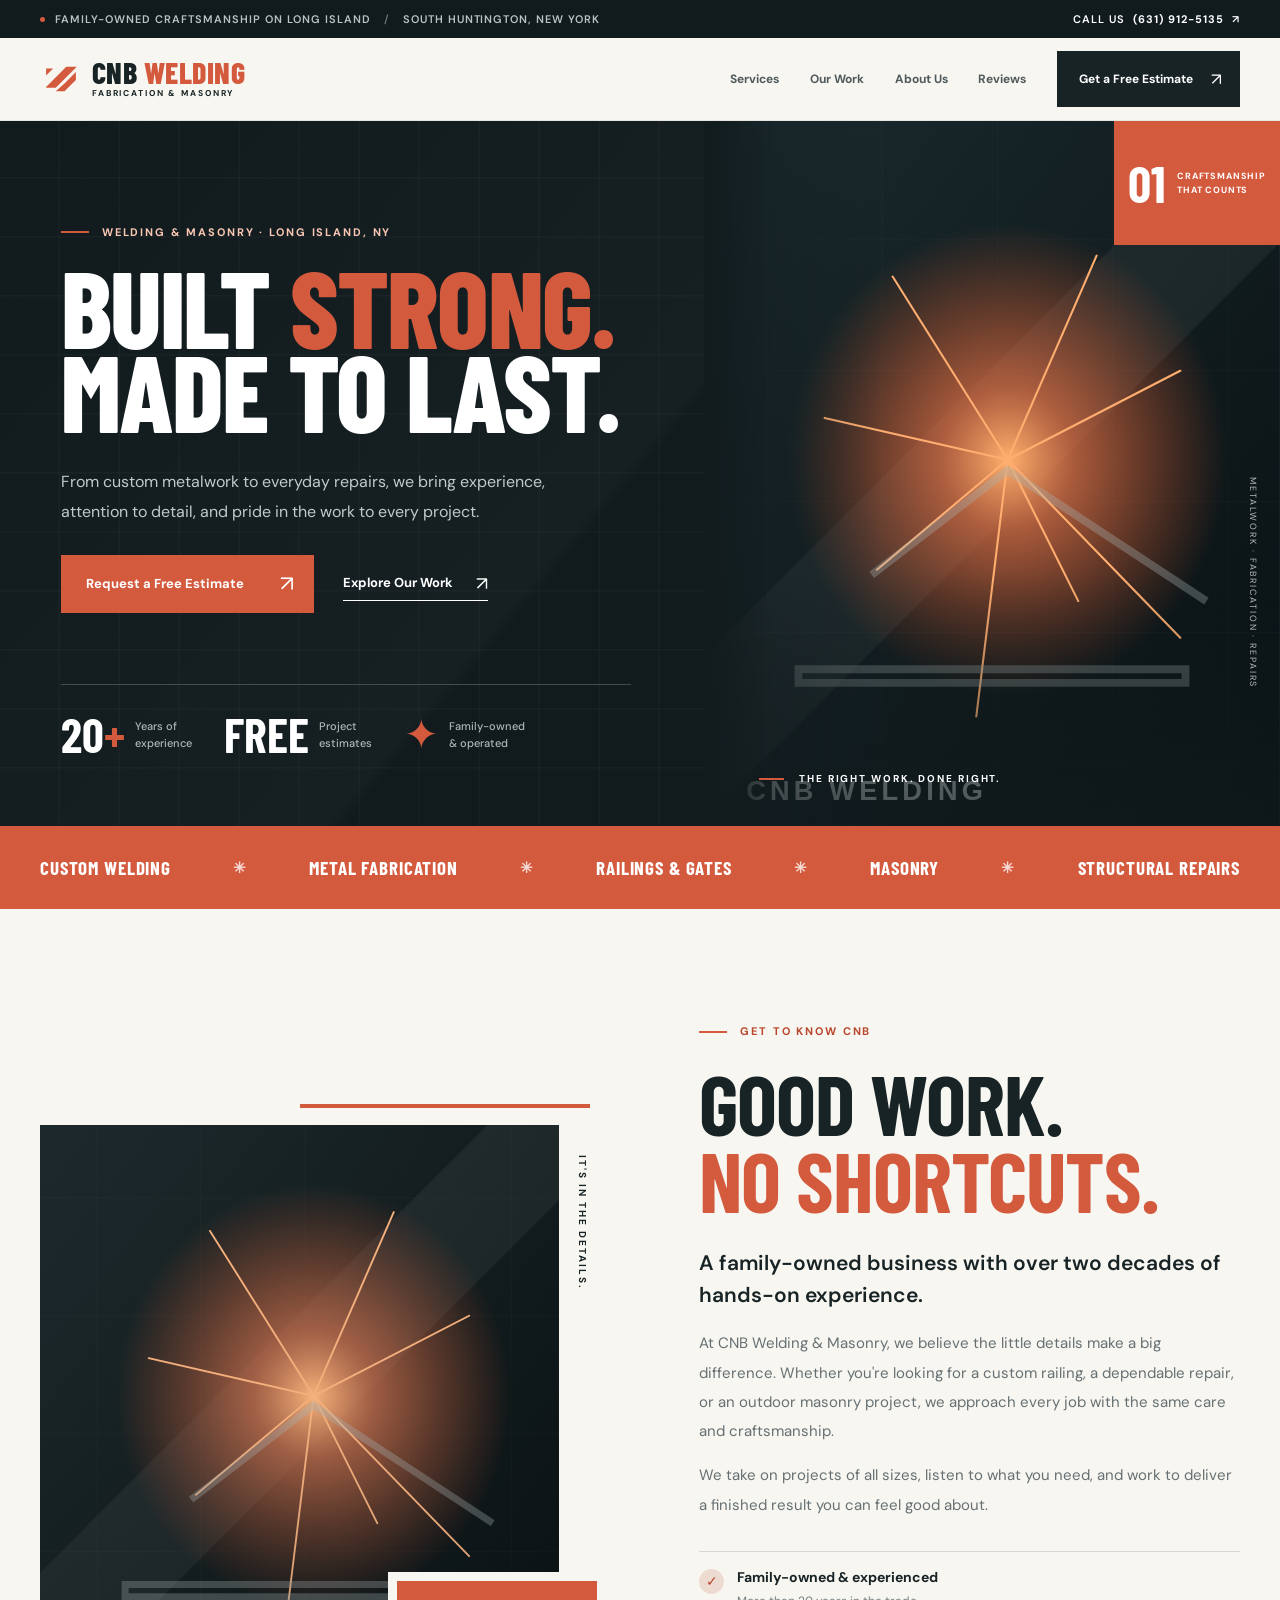
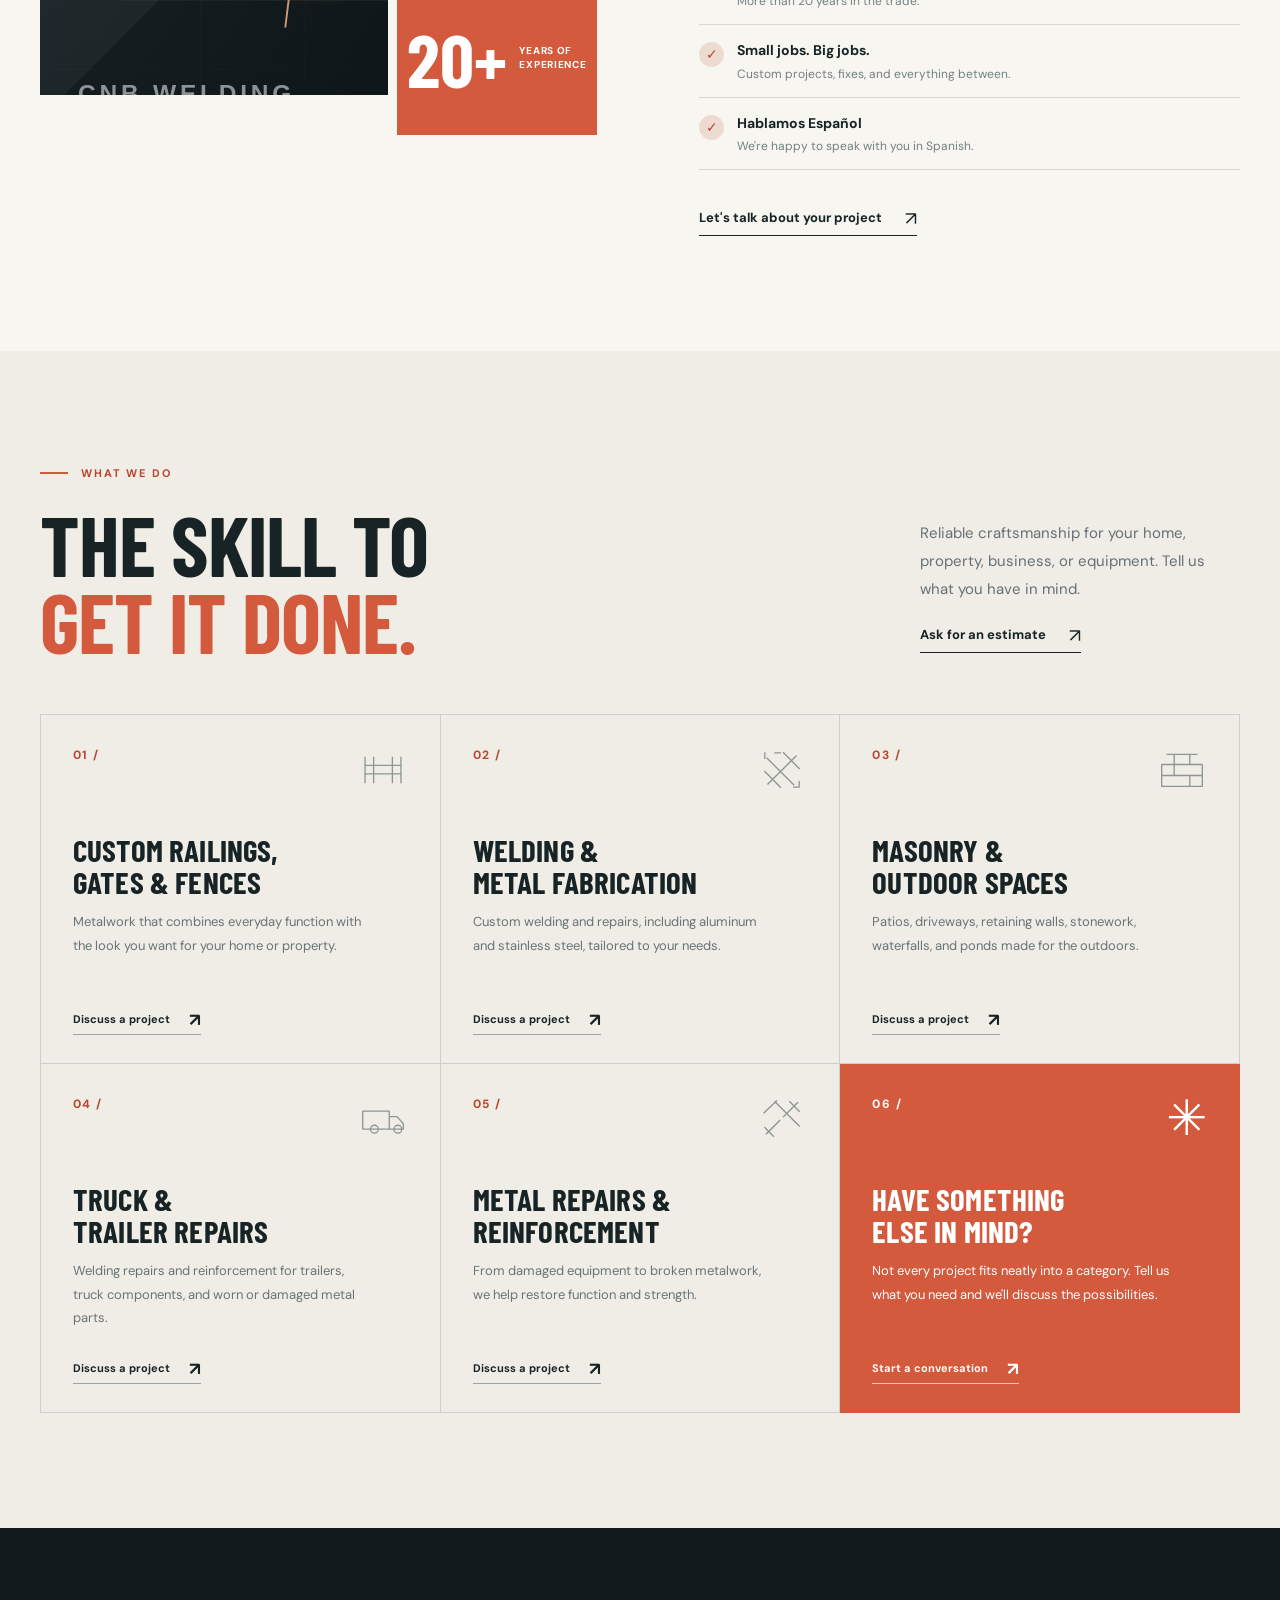
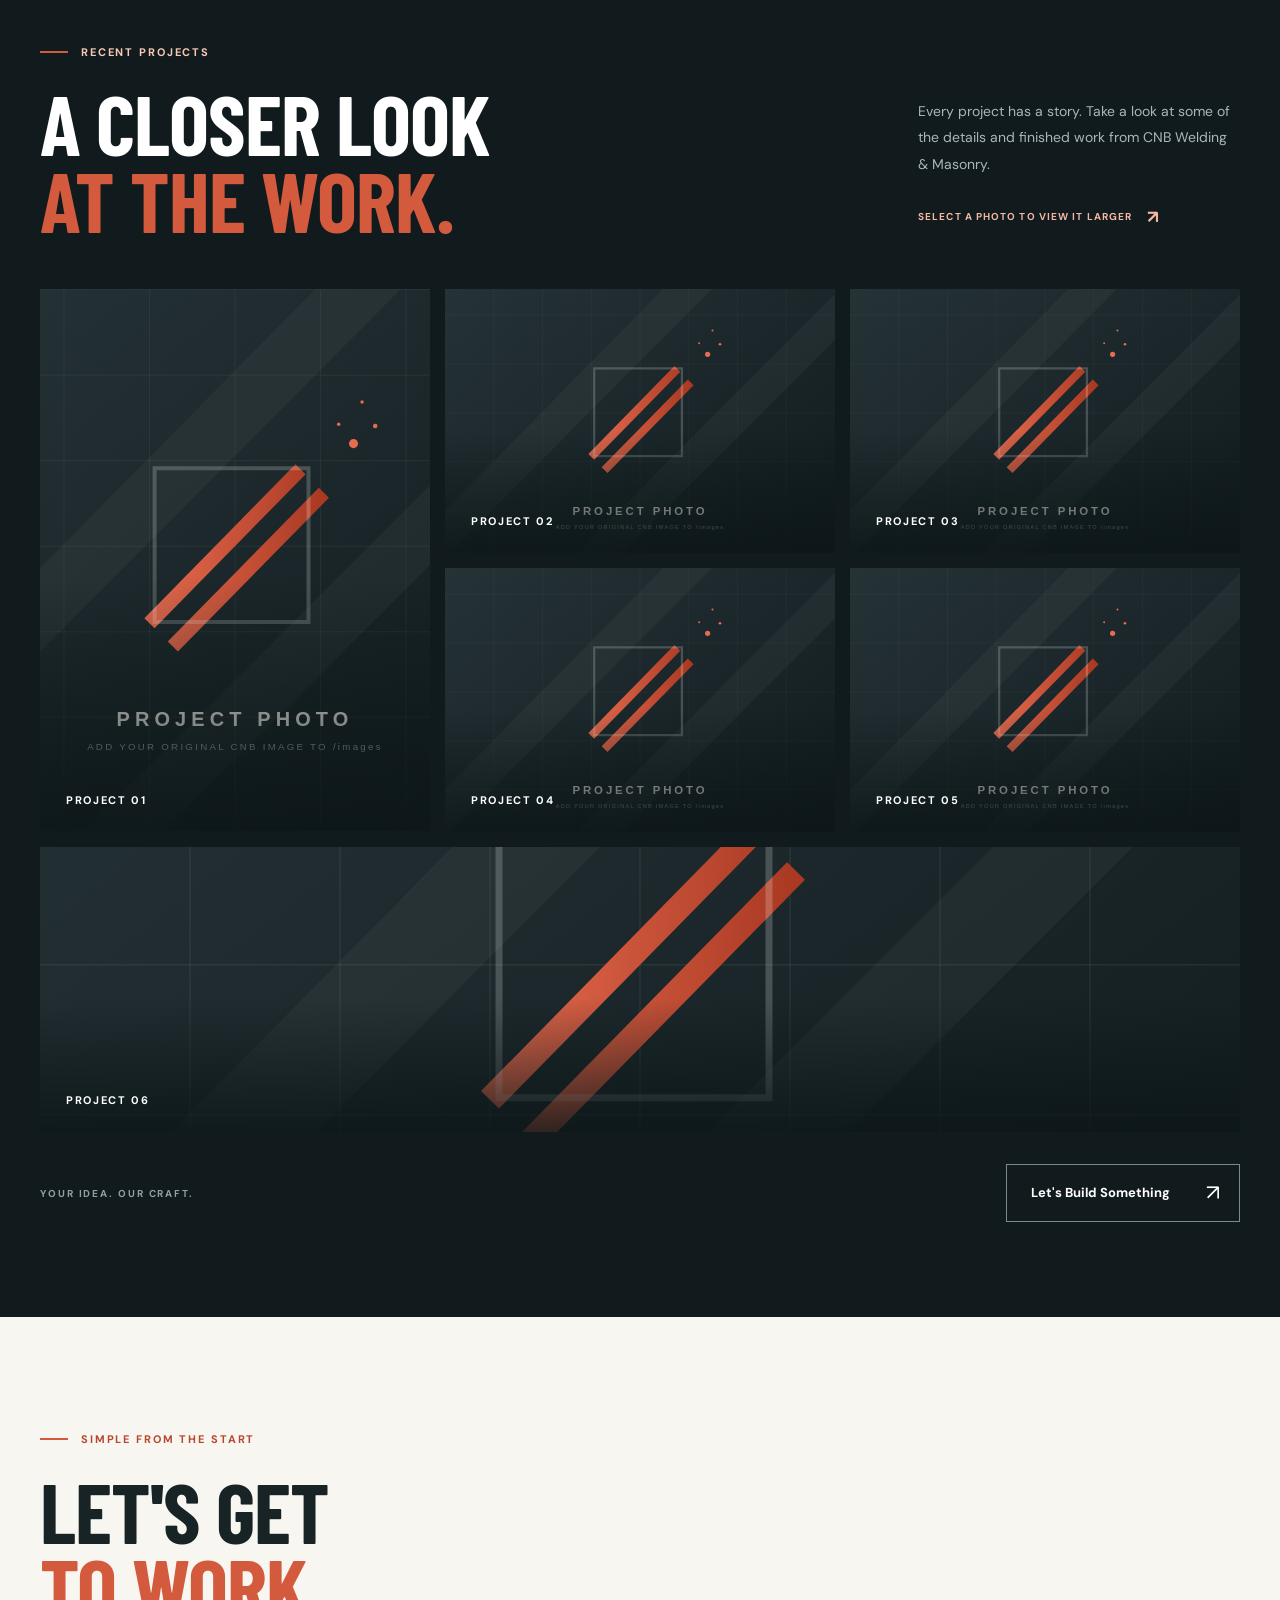
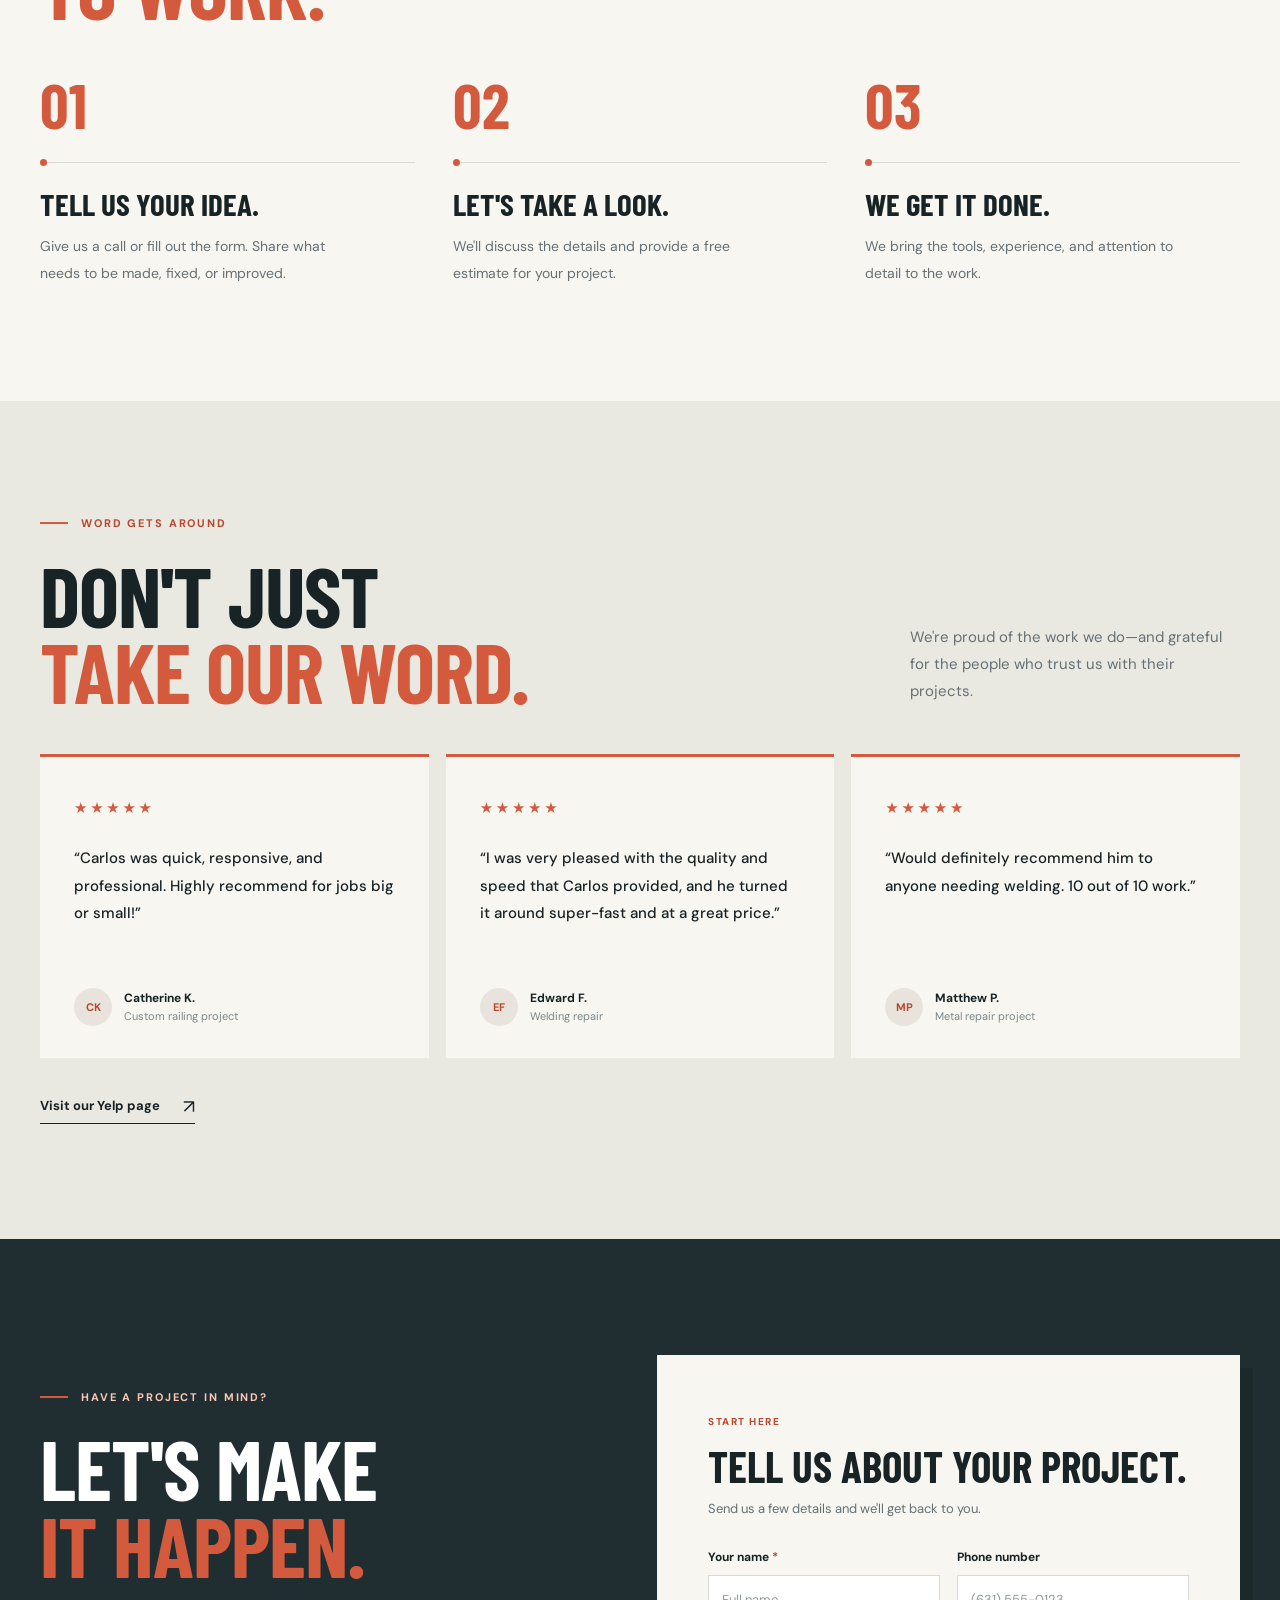
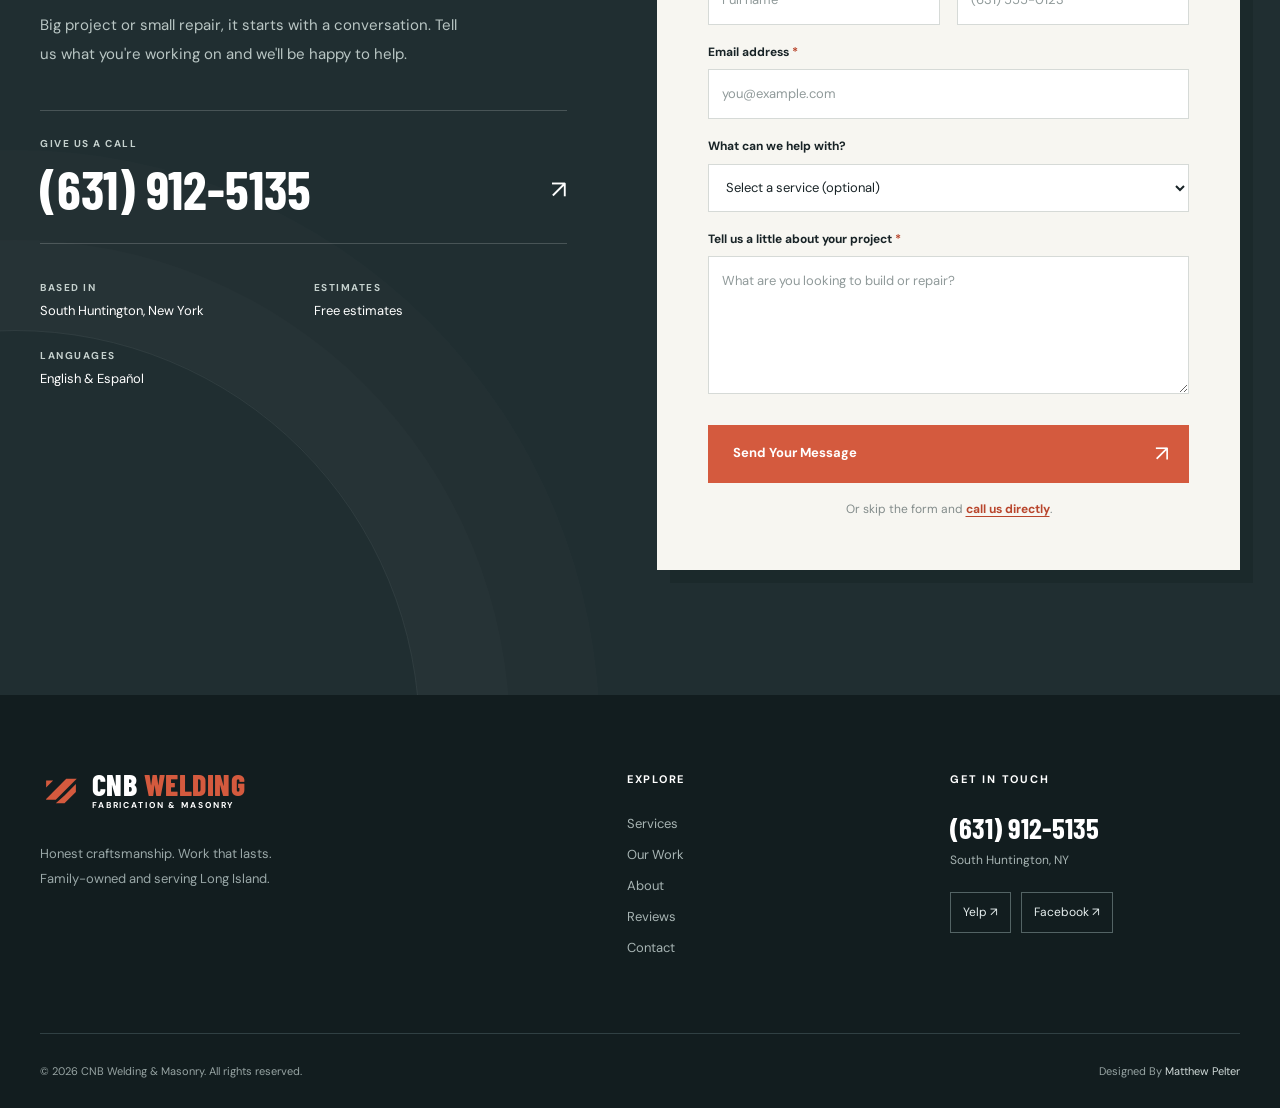
==== commit 25f2e76c: "Add files via upload" ====
--- a/index.html
+++ b/index.html
@@ -1,284 +1,970 @@
-<!doctype html>
+<!DOCTYPE html>
 <html lang="en">
-<head>
-  <meta charset="utf-8">
-  <meta name="viewport" content="width=device-width, initial-scale=1">
-  <meta name="theme-color" content="#152024">
-  <meta name="description" content="CNB Welding & Masonry provides custom welding, metal fabrication, railings, gates, masonry, and truck and trailer repairs in South Huntington and across Long Island. Free estimates. Call (631) 912-5135.">
-  <meta name="author" content="CNB Welding & Masonry">
-  <meta property="og:type" content="website">
-  <meta property="og:site_name" content="CNB Welding & Masonry">
-  <meta property="og:title" content="CNB Welding & Masonry | Welding & Fabrication on Long Island">
-  <meta property="og:description" content="Family-owned craftsmanship, custom welding and masonry, and repairs built to last. Serving Long Island. Request a free estimate.">
-  <meta name="twitter:card" content="summary">
-  <!-- Add an absolute canonical URL and og:url/og:image after confirming your live domain. See README.md. -->
-  <title>CNB Welding & Masonry | Custom Welding & Fabrication on Long Island</title>
-  <link rel="icon" type="image/svg+xml" href="assets/favicon.svg">
-  <link rel="preconnect" href="https://fonts.googleapis.com">
-  <link rel="preconnect" href="https://fonts.gstatic.com" crossorigin>
-  <link href="https://fonts.googleapis.com/css2?family=Barlow+Condensed:wght@500;600;700;800&family=DM+Sans:wght@400;500;600;700&display=swap" rel="stylesheet">
-  <link rel="stylesheet" href="assets/styles.css">
-  <script type="application/ld+json">
-  {
-    "@context": "https://schema.org",
-    "@type": "HomeAndConstructionBusiness",
-    "name": "CNB Welding & Masonry",
-    "description": "Family-owned custom welding, metal fabrication, masonry, and repair services with more than 20 years of experience.",
-    "telephone": "+1-631-912-5135",
-    "address": {
-      "@type": "PostalAddress",
-      "addressLocality": "South Huntington",
-      "addressRegion": "NY",
-      "postalCode": "11746",
-      "addressCountry": "US"
-    },
-    "areaServed": {
-      "@type": "Place",
-      "name": "Long Island, New York"
-    },
-    "sameAs": [
-      "https://www.yelp.com/biz/cnb-welding-and-masonry-south-huntington",
-      "https://www.facebook.com/Hercarlos76/"
-    ],
-    "hasOfferCatalog": {
-      "@type": "OfferCatalog",
-      "name": "Welding and masonry services",
-      "itemListElement": [
-        {"@type": "Offer", "itemOffered": {"@type": "Service", "name": "Custom railings, gates and fences"}},
-        {"@type": "Offer", "itemOffered": {"@type": "Service", "name": "Aluminum and stainless steel welding"}},
-        {"@type": "Offer", "itemOffered": {"@type": "Service", "name": "Truck and trailer welding repair"}},
-        {"@type": "Offer", "itemOffered": {"@type": "Service", "name": "Masonry, patios, driveways and retaining walls"}}
-      ]
-    }
-  }
-  </script>
-</head>
-<body>
-  <a class="skip-link" href="#main">Skip to content</a>
-
-  <div class="utility-bar">
-    <div class="container utility-inner">
-      <p><span class="utility-dot" aria-hidden="true"></span> Family-owned craftsmanship on Long Island <span class="utility-separator">/</span> <span class="utility-location">South Huntington, New York</span></p>
-      <a href="tel:+16319125135" aria-label="Call CNB Welding at 631 912 5135">Call us <span>(631) 912-5135</span> <span aria-hidden="true">↗</span></a>
-    </div>
-  </div>
-
-  <header class="site-header" id="site-header">
-    <div class="container nav-inner">
-      <a class="brand" href="#home" aria-label="CNB Welding & Masonry, home">
-        <span class="brand-symbol" aria-hidden="true">
-          <svg viewBox="0 0 48 48" fill="none"><path d="M7 33 30 10h12L18 34H7Z" fill="currentColor"/><path d="m28 29 13-13v9L28 38H18l10-9Z" fill="currentColor"/><path d="M7 12h8L7 20v-8Z" fill="currentColor"/></svg>
-        </span>
-        <span class="brand-words"><strong>CNB <span>WELDING</span></strong><small>FABRICATION &amp; MASONRY</small></span>
-      </a>
-      <button class="menu-toggle" type="button" id="menu-toggle" aria-controls="primary-navigation" aria-expanded="false" aria-label="Open navigation menu">
-        <span></span><span></span><span></span>
-      </button>
-      <nav class="primary-nav" id="primary-navigation" aria-label="Primary navigation">
-        <a href="#services">Services</a>
-        <a href="#work">Our Work</a>
-        <a href="#about">About Us</a>
-        <a href="#reviews">Reviews</a>
-        <a class="nav-cta" href="#contact">Get a Free Estimate <span aria-hidden="true">↗</span></a>
-      </nav>
-    </div>
-  </header>
-
-  <main id="main">
-    <section class="hero" id="home" aria-labelledby="hero-heading">
-      <div class="hero-content">
-        <div class="hero-copy">
-          <p class="eyebrow eyebrow-light"><span class="line"></span> WELDING &amp; MASONRY · LONG ISLAND, NY</p>
-          <h1 id="hero-heading">BUILT <em>STRONG.</em><br>MADE TO <span>LAST.</span></h1>
-          <p class="hero-summary">From custom metalwork to everyday repairs, we bring experience, attention to detail, and pride in the work to every project.</p>
-          <div class="hero-actions">
-            <a class="button button-accent" href="#contact">Request a Free Estimate <span class="button-arrow" aria-hidden="true">↗</span></a>
-            <a class="text-link light-link" href="#work">Explore Our Work <span aria-hidden="true">↗</span></a>
-          </div>
-          <div class="hero-proof" aria-label="Why choose CNB Welding">
-            <div><strong>20<span>+</span></strong><span>Years of<br>experience</span></div>
-            <div><strong>FREE</strong><span>Project<br>estimates</span></div>
-            <div><span class="hero-proof-icon" aria-hidden="true">✦</span><span>Family-owned<br>&amp; operated</span></div>
-          </div>
-        </div>
-      </div>
-      <div class="hero-visual">
-        <img src="https://images.unsplash.com/photo-1738162837389-3b02d6dd507b?auto=format&amp;fit=crop&amp;w=1500&amp;q=82" alt="Welder working with bright sparks in a metalworking shop" width="1500" height="1800" fetchpriority="high" data-fallback="assets/fallback-welding.svg">
-        <div class="hero-visual-gradient" aria-hidden="true"></div>
-        <div class="hero-photo-label"><span class="label-rule"></span> THE RIGHT WORK. DONE RIGHT.</div>
-        <div class="hero-corner" aria-hidden="true"><span>01</span><small>CRAFTSMANSHIP<br>THAT COUNTS</small></div>
-      </div>
-      <div class="hero-side-text" aria-hidden="true">METALWORK · FABRICATION · REPAIRS</div>
-    </section>
-
-    <div class="capabilities-strip" aria-label="Our specialties">
-      <div class="container strip-inner">
-        <span>CUSTOM WELDING</span><i aria-hidden="true">✳</i><span>METAL FABRICATION</span><i aria-hidden="true">✳</i><span>RAILINGS &amp; GATES</span><i aria-hidden="true">✳</i><span>MASONRY</span><i aria-hidden="true">✳</i><span>STRUCTURAL REPAIRS</span>
+  <head>
+    <meta charset="utf-8" />
+    <meta name="viewport" content="width=device-width, initial-scale=1" />
+    <meta name="theme-color" content="#152024" />
+    <meta
+      name="description"
+      content="CNB Welding & Masonry provides custom welding, metal fabrication, railings, gates, masonry, and truck and trailer repairs in South Huntington and across Long Island. Free estimates. Call (631) 912-5135."
+    />
+    <meta name="author" content="CNB Welding & Masonry" />
+    <meta property="og:type" content="website" />
+    <meta property="og:site_name" content="CNB Welding & Masonry" />
+    <meta
+      property="og:title"
+      content="CNB Welding & Masonry | Welding & Fabrication on Long Island"
+    />
+    <meta
+      property="og:description"
+      content="Family-owned craftsmanship, custom welding and masonry, and repairs built to last. Serving Long Island. Request a free estimate."
+    />
+    <meta name="twitter:card" content="summary" />
+
+    <link rel="canonical" href="https://cnbwelding.netlify.app/" />
+    <title>
+      CNB Welding & Masonry | Custom Welding & Fabrication on Long Island
+    </title>
+    <link rel="icon" type="image/svg+xml" href="assets/favicon.svg" />
+    <link rel="preconnect" href="https://fonts.googleapis.com" />
+    <link rel="preconnect" href="https://fonts.gstatic.com" crossorigin />
+    <link
+      href="https://fonts.googleapis.com/css2?family=Barlow+Condensed:wght@500;600;700;800&family=DM+Sans:wght@400;500;600;700&display=swap"
+      rel="stylesheet"
+    />
+    <link rel="stylesheet" href="assets/styles.css" />
+    <script type="application/ld+json">
+      {
+        "@context": "https://schema.org",
+        "@type": "HomeAndConstructionBusiness",
+        "name": "CNB Welding & Masonry",
+        "description": "Family-owned custom welding, metal fabrication, masonry, and repair services with more than 20 years of experience.",
+        "telephone": "+1-631-912-5135",
+        "address": {
+          "@type": "PostalAddress",
+          "addressLocality": "South Huntington",
+          "addressRegion": "NY",
+          "postalCode": "11746",
+          "addressCountry": "US"
+        },
+        "areaServed": {
+          "@type": "Place",
+          "name": "Long Island, New York"
+        },
+        "sameAs": [
+          "https://www.yelp.com/biz/cnb-welding-and-masonry-south-huntington",
+          "https://www.facebook.com/Hercarlos76/"
+        ],
+        "hasOfferCatalog": {
+          "@type": "OfferCatalog",
+          "name": "Welding and masonry services",
+          "itemListElement": [
+            {
+              "@type": "Offer",
+              "itemOffered": {
+                "@type": "Service",
+                "name": "Custom railings, gates and fences"
+              }
+            },
+            {
+              "@type": "Offer",
+              "itemOffered": {
+                "@type": "Service",
+                "name": "Aluminum and stainless steel welding"
+              }
+            },
+            {
+              "@type": "Offer",
+              "itemOffered": {
+                "@type": "Service",
+                "name": "Truck and trailer welding repair"
+              }
+            },
+            {
+              "@type": "Offer",
+              "itemOffered": {
+                "@type": "Service",
+                "name": "Masonry, patios, driveways and retaining walls"
+              }
+            }
+          ]
+        }
+      }
+    </script>
+  </head>
+  <body>
+    <a class="skip-link" href="#main">Skip to content</a>
+
+    <div class="utility-bar">
+      <div class="container utility-inner">
+        <p>
+          <span class="utility-dot" aria-hidden="true"></span> Family-owned
+          craftsmanship on Long Island <span class="utility-separator">/</span>
+          <span class="utility-location">South Huntington, New York</span>
+        </p>
+        <a href="tel:+16319125135" aria-label="Call CNB Welding at 631 912 5135"
+          >Call us <span>(631) 912-5135</span>
+          <span aria-hidden="true">↗</span></a
+        >
       </div>
     </div>
 
-    <section class="section about-section" id="about" aria-labelledby="about-heading">
-      <div class="container about-layout">
-        <div class="about-media" data-reveal>
-          <div class="about-photo-wrap">
-            <img src="https://images.unsplash.com/photo-1744735973756-b2efa8be24c8?auto=format&amp;fit=crop&amp;w=1150&amp;q=82" alt="Craftsperson at work welding steel" width="1150" height="1300" loading="lazy" decoding="async" data-fallback="assets/fallback-welding.svg">
-          </div>
-          <div class="about-vertical-caption" aria-hidden="true">IT'S IN THE DETAILS.</div>
-          <div class="about-seal"><span>20+</span><small>YEARS OF<br>EXPERIENCE</small></div>
-        </div>
-        <div class="about-copy" data-reveal>
-          <p class="eyebrow"><span class="line"></span> GET TO KNOW CNB</p>
-          <h2 class="section-heading" id="about-heading">GOOD WORK.<br><em>NO SHORTCUTS.</em></h2>
-          <p class="section-lede">A family-owned business with over two decades of hands-on experience.</p>
-          <p>At CNB Welding &amp; Masonry, we believe the little details make a big difference. Whether you're looking for a custom railing, a dependable repair, or an outdoor masonry project, we approach every job with the same care and craftsmanship.</p>
-          <p>We take on projects of all sizes, listen to what you need, and work to deliver a finished result you can feel good about.</p>
-          <div class="about-points">
-            <div><span class="check-mark" aria-hidden="true">✓</span><div><strong>Family-owned &amp; experienced</strong><small>More than 20 years in the trade.</small></div></div>
-            <div><span class="check-mark" aria-hidden="true">✓</span><div><strong>Small jobs. Big jobs.</strong><small>Custom projects, fixes, and everything between.</small></div></div>
-            <div><span class="check-mark" aria-hidden="true">✓</span><div><strong>Hablamos Español</strong><small>We're happy to speak with you in Spanish.</small></div></div>
-          </div>
-          <a class="text-link dark-link" href="#contact">Let's talk about your project <span aria-hidden="true">↗</span></a>
-        </div>
+    <header class="site-header" id="site-header">
+      <div class="container nav-inner">
+        <a class="brand" href="#home" aria-label="CNB Welding & Masonry, home">
+          <span class="brand-symbol" aria-hidden="true">
+            <svg viewBox="0 0 48 48" fill="none">
+              <path d="M7 33 30 10h12L18 34H7Z" fill="currentColor" />
+              <path d="m28 29 13-13v9L28 38H18l10-9Z" fill="currentColor" />
+              <path d="M7 12h8L7 20v-8Z" fill="currentColor" />
+            </svg>
+          </span>
+          <span class="brand-words"
+            ><strong>CNB <span>WELDING</span></strong
+            ><small>FABRICATION &amp; MASONRY</small></span
+          >
+        </a>
+        <button
+          class="menu-toggle"
+          type="button"
+          id="menu-toggle"
+          aria-controls="primary-navigation"
+          aria-expanded="false"
+          aria-label="Open navigation menu"
+        >
+          <span></span><span></span><span></span>
+        </button>
+        <nav
+          class="primary-nav"
+          id="primary-navigation"
+          aria-label="Primary navigation"
+        >
+          <a href="#services">Services</a>
+          <a href="#work">Our Work</a>
+          <a href="#about">About Us</a>
+          <a href="#reviews">Reviews</a>
+          <a class="nav-cta" href="#contact"
+            >Get a Free Estimate <span aria-hidden="true">↗</span></a
+          >
+        </nav>
       </div>
-    </section>
-
-    <section class="section services-section" id="services" aria-labelledby="services-heading">
+    </header>
+
+    <main id="main">
+      <section class="hero" id="home" aria-labelledby="hero-heading">
+        <div class="hero-content">
+          <div class="hero-copy">
+            <p class="eyebrow eyebrow-light">
+              <span class="line"></span> WELDING &amp; MASONRY · LONG ISLAND, NY
+            </p>
+            <h1 id="hero-heading">
+              BUILT <em>STRONG.</em><br />MADE TO <span>LAST.</span>
+            </h1>
+            <p class="hero-summary">
+              From custom metalwork to everyday repairs, we bring experience,
+              attention to detail, and pride in the work to every project.
+            </p>
+            <div class="hero-actions">
+              <a class="button button-accent" href="#contact"
+                >Request a Free Estimate
+                <span class="button-arrow" aria-hidden="true">↗</span></a
+              >
+              <a class="text-link light-link" href="#work"
+                >Explore Our Work <span aria-hidden="true">↗</span></a
+              >
+            </div>
+            <div class="hero-proof" aria-label="Why choose CNB Welding">
+              <div>
+                <strong>20<span>+</span></strong
+                ><span>Years of<br />experience</span>
+              </div>
+              <div>
+                <strong>FREE</strong><span>Project<br />estimates</span>
+              </div>
+              <div>
+                <span class="hero-proof-icon" aria-hidden="true">✦</span
+                ><span>Family-owned<br />&amp; operated</span>
+              </div>
+            </div>
+          </div>
+        </div>
+        <div class="hero-visual">
+          <img
+            src="https://images.unsplash.com/photo-1738162837389-3b02d6dd507b?auto=format&amp;fit=crop&amp;w=1500&amp;q=82"
+            alt="Welder working with bright sparks in a metalworking shop"
+            width="1500"
+            height="1800"
+            fetchpriority="high"
+            data-fallback="assets/fallback-welding.svg"
+          />
+          <div class="hero-visual-gradient" aria-hidden="true"></div>
+          <div class="hero-photo-label">
+            <span class="label-rule"></span> THE RIGHT WORK. DONE RIGHT.
+          </div>
+          <div class="hero-corner" aria-hidden="true">
+            <span>01</span><small>CRAFTSMANSHIP<br />THAT COUNTS</small>
+          </div>
+        </div>
+        <div class="hero-side-text" aria-hidden="true">
+          METALWORK · FABRICATION · REPAIRS
+        </div>
+      </section>
+
+      <div class="capabilities-strip" aria-label="Our specialties">
+        <div class="container strip-inner">
+          <span>CUSTOM WELDING</span><i aria-hidden="true">✳</i
+          ><span>METAL FABRICATION</span><i aria-hidden="true">✳</i
+          ><span>RAILINGS &amp; GATES</span><i aria-hidden="true">✳</i
+          ><span>MASONRY</span><i aria-hidden="true">✳</i
+          ><span>STRUCTURAL REPAIRS</span>
+        </div>
+      </div>
+
+      <section
+        class="section about-section"
+        id="about"
+        aria-labelledby="about-heading"
+      >
+        <div class="container about-layout">
+          <div class="about-media" data-reveal>
+            <div class="about-photo-wrap">
+              <img
+                src="https://images.unsplash.com/photo-1744735973756-b2efa8be24c8?auto=format&amp;fit=crop&amp;w=1150&amp;q=82"
+                alt="Craftsperson at work welding steel"
+                width="1150"
+                height="1300"
+                loading="lazy"
+                decoding="async"
+                data-fallback="assets/fallback-welding.svg"
+              />
+            </div>
+            <div class="about-vertical-caption" aria-hidden="true">
+              IT'S IN THE DETAILS.
+            </div>
+            <div class="about-seal">
+              <span>20+</span><small>YEARS OF<br />EXPERIENCE</small>
+            </div>
+          </div>
+          <div class="about-copy" data-reveal>
+            <p class="eyebrow"><span class="line"></span> GET TO KNOW CNB</p>
+            <h2 class="section-heading" id="about-heading">
+              GOOD WORK.<br /><em>NO SHORTCUTS.</em>
+            </h2>
+            <p class="section-lede">
+              A family-owned business with over two decades of hands-on
+              experience.
+            </p>
+            <p>
+              At CNB Welding &amp; Masonry, we believe the little details make a
+              big difference. Whether you're looking for a custom railing, a
+              dependable repair, or an outdoor masonry project, we approach
+              every job with the same care and craftsmanship.
+            </p>
+            <p>
+              We take on projects of all sizes, listen to what you need, and
+              work to deliver a finished result you can feel good about.
+            </p>
+            <div class="about-points">
+              <div>
+                <span class="check-mark" aria-hidden="true">✓</span>
+                <div>
+                  <strong>Family-owned &amp; experienced</strong
+                  ><small>More than 20 years in the trade.</small>
+                </div>
+              </div>
+              <div>
+                <span class="check-mark" aria-hidden="true">✓</span>
+                <div>
+                  <strong>Small jobs. Big jobs.</strong
+                  ><small
+                    >Custom projects, fixes, and everything between.</small
+                  >
+                </div>
+              </div>
+              <div>
+                <span class="check-mark" aria-hidden="true">✓</span>
+                <div>
+                  <strong>Hablamos Español</strong
+                  ><small>We're happy to speak with you in Spanish.</small>
+                </div>
+              </div>
+            </div>
+            <a class="text-link dark-link" href="#contact"
+              >Let's talk about your project
+              <span aria-hidden="true">↗</span></a
+            >
+          </div>
+        </div>
+      </section>
+
+      <section
+        class="section services-section"
+        id="services"
+        aria-labelledby="services-heading"
+      >
+        <div class="container">
+          <div class="section-top" data-reveal>
+            <div>
+              <p class="eyebrow"><span class="line"></span> WHAT WE DO</p>
+              <h2 class="section-heading" id="services-heading">
+                THE SKILL TO<br /><em>GET IT DONE.</em>
+              </h2>
+            </div>
+            <div class="section-top-aside">
+              <p>
+                Reliable craftsmanship for your home, property, business, or
+                equipment. Tell us what you have in mind.
+              </p>
+              <a class="text-link dark-link" href="#contact"
+                >Ask for an estimate <span aria-hidden="true">↗</span></a
+              >
+            </div>
+          </div>
+          <div class="services-grid">
+            <article class="service-card" data-reveal>
+              <div class="service-card-top">
+                <span class="service-number">01 /</span
+                ><svg viewBox="0 0 64 64" aria-hidden="true">
+                  <path
+                    d="M9 48V16m46 32V16M9 26h46M9 37h46M20 16v32m24-32v32"
+                  />
+                </svg>
+              </div>
+              <h3>Custom Railings,<br />Gates &amp; Fences</h3>
+              <p>
+                Metalwork that combines everyday function with the look you want
+                for your home or property.
+              </p>
+              <a
+                href="#contact"
+                aria-label="Get an estimate for railings, gates and fences"
+                >Discuss a project <span aria-hidden="true">↗</span></a
+              >
+            </article>
+            <article class="service-card" data-reveal>
+              <div class="service-card-top">
+                <span class="service-number">02 /</span
+                ><svg viewBox="0 0 64 64" aria-hidden="true">
+                  <path
+                    d="M14 50 50 14M13 17l34 34M34 10l20 20M10 34l20 20M23 10h7M10 10v7M54 47v7h-7"
+                  />
+                </svg>
+              </div>
+              <h3>Welding &amp;<br />Metal Fabrication</h3>
+              <p>
+                Custom welding and repairs, including aluminum and stainless
+                steel, tailored to your needs.
+              </p>
+              <a
+                href="#contact"
+                aria-label="Get an estimate for welding and metal fabrication"
+                >Discuss a project <span aria-hidden="true">↗</span></a
+              >
+            </article>
+            <article class="service-card" data-reveal>
+              <div class="service-card-top">
+                <span class="service-number">03 /</span
+                ><svg viewBox="0 0 64 64" aria-hidden="true">
+                  <path
+                    d="M6 25h52v28H6zM6 39h52M22 25v14M42 39v14M13 12l38 0M22 12v13M42 12v13"
+                  />
+                </svg>
+              </div>
+              <h3>Masonry &amp;<br />Outdoor Spaces</h3>
+              <p>
+                Patios, driveways, retaining walls, stonework, waterfalls, and
+                ponds made for the outdoors.
+              </p>
+              <a
+                href="#contact"
+                aria-label="Get an estimate for masonry and outdoor work"
+                >Discuss a project <span aria-hidden="true">↗</span></a
+              >
+            </article>
+            <article class="service-card" data-reveal>
+              <div class="service-card-top">
+                <span class="service-number">04 /</span
+                ><svg viewBox="0 0 64 64" aria-hidden="true">
+                  <path
+                    d="M6 22h34v23H6zM40 29h10l8 9v7H40zM16 45a5 5 0 1 0 10 0 5 5 0 0 0-10 0ZM46 45a5 5 0 1 0 10 0 5 5 0 0 0-10 0Z"
+                  />
+                </svg>
+              </div>
+              <h3>Truck &amp;<br />Trailer Repairs</h3>
+              <p>
+                Welding repairs and reinforcement for trailers, truck
+                components, and worn or damaged metal parts.
+              </p>
+              <a
+                href="#contact"
+                aria-label="Get an estimate for truck and trailer repairs"
+                >Discuss a project <span aria-hidden="true">↗</span></a
+              >
+            </article>
+            <article class="service-card" data-reveal>
+              <div class="service-card-top">
+                <span class="service-number">05 /</span
+                ><svg viewBox="0 0 64 64" aria-hidden="true">
+                  <path
+                    d="m12 51 17-17m5-5 18-18M10 43l11 11M42 10l12 12M23 10l31 31M9 24l16-15"
+                  />
+                </svg>
+              </div>
+              <h3>Metal Repairs &amp;<br />Reinforcement</h3>
+              <p>
+                From damaged equipment to broken metalwork, we help restore
+                function and strength.
+              </p>
+              <a
+                href="#contact"
+                aria-label="Get an estimate for metal repair work"
+                >Discuss a project <span aria-hidden="true">↗</span></a
+              >
+            </article>
+            <article class="service-card service-highlight" data-reveal>
+              <div class="service-card-top">
+                <span class="service-number">06 /</span
+                ><span class="highlight-star" aria-hidden="true">✳</span>
+              </div>
+              <h3>HAVE SOMETHING<br />ELSE IN MIND?</h3>
+              <p>
+                Not every project fits neatly into a category. Tell us what you
+                need and we'll discuss the possibilities.
+              </p>
+              <a href="#contact" aria-label="Contact us about a custom project"
+                >Start a conversation <span aria-hidden="true">↗</span></a
+              >
+            </article>
+          </div>
+        </div>
+      </section>
+
+      <section class="work-section" id="work" aria-labelledby="work-heading">
+        <div class="container">
+          <div class="work-header" data-reveal>
+            <div>
+              <p class="eyebrow eyebrow-light">
+                <span class="line"></span> RECENT PROJECTS
+              </p>
+              <h2
+                class="section-heading section-heading-white"
+                id="work-heading"
+              >
+                A CLOSER LOOK<br /><em>AT THE WORK.</em>
+              </h2>
+            </div>
+            <div>
+              <p>
+                Every project has a story. Take a look at some of the details
+                and finished work from CNB Welding &amp; Masonry.
+              </p>
+              <span class="work-note"
+                >SELECT A PHOTO TO VIEW IT LARGER
+                <span aria-hidden="true">↗</span></span
+              >
+            </div>
+          </div>
+          <!-- Keep your original images/img_1.jpg ... img_6.jpg alongside this file. -->
+          <div class="gallery-grid" id="gallery-grid">
+            <button
+              class="gallery-item gallery-item-large"
+              type="button"
+              data-gallery-index="0"
+              aria-label="Enlarge project photo 1"
+              data-reveal
+            >
+              <img
+                src="images/img_1.jpg"
+                data-fallback="assets/gallery-placeholder.svg"
+                alt="CNB Welding and Masonry completed project, photo 1"
+                width="900"
+                height="1050"
+                loading="lazy"
+                decoding="async"
+              /><span class="gallery-overlay"
+                ><span>PROJECT 01</span
+                ><strong
+                  >VIEW PHOTO <span aria-hidden="true">↗</span></strong
+                ></span
+              >
+            </button>
+            <button
+              class="gallery-item"
+              type="button"
+              data-gallery-index="1"
+              aria-label="Enlarge project photo 2"
+              data-reveal
+            >
+              <img
+                src="images/img_2.jpg"
+                data-fallback="assets/gallery-placeholder.svg"
+                alt="CNB Welding and Masonry completed project, photo 2"
+                width="720"
+                height="650"
+                loading="lazy"
+                decoding="async"
+              /><span class="gallery-overlay"
+                ><span>PROJECT 02</span
+                ><strong
+                  >VIEW PHOTO <span aria-hidden="true">↗</span></strong
+                ></span
+              >
+            </button>
+            <button
+              class="gallery-item"
+              type="button"
+              data-gallery-index="2"
+              aria-label="Enlarge project photo 3"
+              data-reveal
+            >
+              <img
+                src="images/img_3.jpg"
+                data-fallback="assets/gallery-placeholder.svg"
+                alt="CNB Welding and Masonry completed project, photo 3"
+                width="720"
+                height="650"
+                loading="lazy"
+                decoding="async"
+              /><span class="gallery-overlay"
+                ><span>PROJECT 03</span
+                ><strong
+                  >VIEW PHOTO <span aria-hidden="true">↗</span></strong
+                ></span
+              >
+            </button>
+            <button
+              class="gallery-item"
+              type="button"
+              data-gallery-index="3"
+              aria-label="Enlarge project photo 4"
+              data-reveal
+            >
+              <img
+                src="images/img_4.jpg"
+                data-fallback="assets/gallery-placeholder.svg"
+                alt="CNB Welding and Masonry completed project, photo 4"
+                width="720"
+                height="650"
+                loading="lazy"
+                decoding="async"
+              /><span class="gallery-overlay"
+                ><span>PROJECT 04</span
+                ><strong
+                  >VIEW PHOTO <span aria-hidden="true">↗</span></strong
+                ></span
+              >
+            </button>
+            <button
+              class="gallery-item"
+              type="button"
+              data-gallery-index="4"
+              aria-label="Enlarge project photo 5"
+              data-reveal
+            >
+              <img
+                src="images/img_5.jpg"
+                data-fallback="assets/gallery-placeholder.svg"
+                alt="CNB Welding and Masonry completed project, photo 5"
+                width="720"
+                height="650"
+                loading="lazy"
+                decoding="async"
+              /><span class="gallery-overlay"
+                ><span>PROJECT 05</span
+                ><strong
+                  >VIEW PHOTO <span aria-hidden="true">↗</span></strong
+                ></span
+              >
+            </button>
+            <button
+              class="gallery-item gallery-item-wide"
+              type="button"
+              data-gallery-index="5"
+              aria-label="Enlarge project photo 6"
+              data-reveal
+            >
+              <img
+                src="images/img_6.jpg"
+                data-fallback="assets/gallery-placeholder.svg"
+                alt="CNB Welding and Masonry completed project, photo 6"
+                width="1100"
+                height="670"
+                loading="lazy"
+                decoding="async"
+              /><span class="gallery-overlay"
+                ><span>PROJECT 06</span
+                ><strong
+                  >VIEW PHOTO <span aria-hidden="true">↗</span></strong
+                ></span
+              >
+            </button>
+          </div>
+          <div class="work-footer">
+            <span>YOUR IDEA. OUR CRAFT.</span
+            ><a class="button button-outline-light" href="#contact"
+              >Let's Build Something
+              <span class="button-arrow" aria-hidden="true">↗</span></a
+            >
+          </div>
+        </div>
+      </section>
+
+      <section
+        class="section process-section"
+        aria-labelledby="process-heading"
+      >
+        <div class="container">
+          <div class="process-header" data-reveal>
+            <p class="eyebrow">
+              <span class="line"></span> SIMPLE FROM THE START
+            </p>
+            <h2 class="section-heading" id="process-heading">
+              LET'S GET<br /><em>TO WORK.</em>
+            </h2>
+          </div>
+          <div class="process-grid">
+            <article data-reveal>
+              <span class="process-step">01</span>
+              <div class="process-rule"></div>
+              <h3>Tell us your idea.</h3>
+              <p>
+                Give us a call or fill out the form. Share what needs to be
+                made, fixed, or improved.
+              </p>
+            </article>
+            <article data-reveal>
+              <span class="process-step">02</span>
+              <div class="process-rule"></div>
+              <h3>Let's take a look.</h3>
+              <p>
+                We'll discuss the details and provide a free estimate for your
+                project.
+              </p>
+            </article>
+            <article data-reveal>
+              <span class="process-step">03</span>
+              <div class="process-rule"></div>
+              <h3>We get it done.</h3>
+              <p>
+                We bring the tools, experience, and attention to detail to the
+                work.
+              </p>
+            </article>
+          </div>
+        </div>
+      </section>
+
+      <section
+        class="section reviews-section"
+        id="reviews"
+        aria-labelledby="reviews-heading"
+      >
+        <div class="container">
+          <div class="reviews-top" data-reveal>
+            <div>
+              <p class="eyebrow"><span class="line"></span> WORD GETS AROUND</p>
+              <h2 class="section-heading" id="reviews-heading">
+                DON'T JUST<br /><em>TAKE OUR WORD.</em>
+              </h2>
+            </div>
+            <p>
+              We're proud of the work we do—and grateful for the people who
+              trust us with their projects.
+            </p>
+          </div>
+          <div class="review-grid">
+            <figure class="review-card" data-reveal>
+              <div class="review-stars" aria-label="5 out of 5 stars">
+                ★★★★★
+              </div>
+              <blockquote>
+                “Carlos was quick, responsive, and professional. Highly
+                recommend for jobs big or small!”
+              </blockquote>
+              <figcaption>
+                <span class="review-monogram" aria-hidden="true">CK</span
+                ><span
+                  ><strong>Catherine K.</strong
+                  ><small>Custom railing project</small></span
+                >
+              </figcaption>
+            </figure>
+            <figure class="review-card" data-reveal>
+              <div class="review-stars" aria-label="5 out of 5 stars">
+                ★★★★★
+              </div>
+              <blockquote>
+                “I was very pleased with the quality and speed that Carlos
+                provided, and he turned it around super-fast and at a great
+                price.”
+              </blockquote>
+              <figcaption>
+                <span class="review-monogram" aria-hidden="true">EF</span
+                ><span
+                  ><strong>Edward F.</strong><small>Welding repair</small></span
+                >
+              </figcaption>
+            </figure>
+            <figure class="review-card" data-reveal>
+              <div class="review-stars" aria-label="5 out of 5 stars">
+                ★★★★★
+              </div>
+              <blockquote>
+                “Would definitely recommend him to anyone needing welding. 10
+                out of 10 work.”
+              </blockquote>
+              <figcaption>
+                <span class="review-monogram" aria-hidden="true">MP</span
+                ><span
+                  ><strong>Matthew P.</strong
+                  ><small>Metal repair project</small></span
+                >
+              </figcaption>
+            </figure>
+          </div>
+          <a
+            class="text-link dark-link review-more"
+            href="https://www.yelp.com/biz/cnb-welding-and-masonry-south-huntington"
+            target="_blank"
+            rel="noopener noreferrer"
+            >Visit our Yelp page <span aria-hidden="true">↗</span></a
+          >
+        </div>
+      </section>
+
+      <section
+        class="contact-section"
+        id="contact"
+        aria-labelledby="contact-heading"
+      >
+        <div class="container contact-layout">
+          <div class="contact-intro" data-reveal>
+            <p class="eyebrow eyebrow-light">
+              <span class="line"></span> HAVE A PROJECT IN MIND?
+            </p>
+            <h2
+              class="section-heading section-heading-white"
+              id="contact-heading"
+            >
+              LET'S MAKE<br /><em>IT HAPPEN.</em>
+            </h2>
+            <p>
+              Big project or small repair, it starts with a conversation. Tell
+              us what you're working on and we'll be happy to help.
+            </p>
+            <div class="contact-primary">
+              <span>GIVE US A CALL</span
+              ><a href="tel:+16319125135"
+                >(631) 912-5135 <span aria-hidden="true">↗</span></a
+              >
+            </div>
+            <div class="contact-details">
+              <div>
+                <strong>BASED IN</strong><span>South Huntington, New York</span>
+              </div>
+              <div><strong>ESTIMATES</strong><span>Free estimates</span></div>
+              <div>
+                <strong>LANGUAGES</strong><span>English &amp; Español</span>
+              </div>
+            </div>
+          </div>
+          <div class="contact-form-wrap" data-reveal>
+            <div class="form-heading">
+              <span>START HERE</span>
+              <h3>Tell us about your project.</h3>
+              <p>Send us a few details and we'll get back to you.</p>
+            </div>
+            <!-- This form works on Netlify after deployment. For other hosts, connect a form handler. -->
+            <form
+              id="contact-form"
+              name="contact"
+              method="POST"
+              action="/thank-you.html"
+              data-netlify="true"
+              netlify-honeypot="bot-field"
+            >
+              <input type="hidden" name="form-name" value="contact" />
+              <p class="visually-hidden">
+                <label>Do not fill out: <input name="bot-field" /></label>
+              </p>
+              <div class="form-row">
+                <div class="form-group">
+                  <label for="contact-name"
+                    >Your name <span aria-hidden="true">*</span></label
+                  ><input
+                    type="text"
+                    name="name"
+                    id="contact-name"
+                    autocomplete="name"
+                    placeholder="Full name"
+                    required
+                    maxlength="120"
+                  />
+                </div>
+                <div class="form-group">
+                  <label for="contact-phone">Phone number</label
+                  ><input
+                    type="tel"
+                    name="phone"
+                    id="contact-phone"
+                    autocomplete="tel"
+                    placeholder="(631) 555-0123"
+                    maxlength="30"
+                  />
+                </div>
+              </div>
+              <div class="form-group">
+                <label for="contact-email"
+                  >Email address <span aria-hidden="true">*</span></label
+                ><input
+                  type="email"
+                  name="email"
+                  id="contact-email"
+                  autocomplete="email"
+                  placeholder="you@example.com"
+                  required
+                  maxlength="254"
+                />
+              </div>
+              <div class="form-group">
+                <label for="contact-service">What can we help with?</label
+                ><select name="service" id="contact-service">
+                  <option value="">Select a service (optional)</option>
+                  <option>Custom railings, gates or fences</option>
+                  <option>Welding or metal fabrication</option>
+                  <option>Masonry or outdoor work</option>
+                  <option>Truck or trailer repair</option>
+                  <option>Metal repair or reinforcement</option>
+                  <option>Something else</option>
+                </select>
+              </div>
+              <div class="form-group">
+                <label for="contact-message"
+                  >Tell us a little about your project
+                  <span aria-hidden="true">*</span></label
+                ><textarea
+                  name="message"
+                  id="contact-message"
+                  rows="5"
+                  placeholder="What are you looking to build or repair?"
+                  required
+                  maxlength="5000"
+                ></textarea>
+              </div>
+              <button class="button button-accent submit-button" type="submit">
+                Send Your Message
+                <span class="button-arrow" aria-hidden="true">↗</span>
+              </button>
+              <p class="form-fineprint">
+                Or skip the form and
+                <a href="tel:+16319125135">call us directly</a>.
+              </p>
+            </form>
+          </div>
+        </div>
+      </section>
+    </main>
+
+    <footer class="site-footer">
       <div class="container">
-        <div class="section-top" data-reveal>
+        <div class="footer-main">
           <div>
-            <p class="eyebrow"><span class="line"></span> WHAT WE DO</p>
-            <h2 class="section-heading" id="services-heading">THE SKILL TO<br><em>GET IT DONE.</em></h2>
-          </div>
-          <div class="section-top-aside"><p>Reliable craftsmanship for your home, property, business, or equipment. Tell us what you have in mind.</p><a class="text-link dark-link" href="#contact">Ask for an estimate <span aria-hidden="true">↗</span></a></div>
-        </div>
-        <div class="services-grid">
-          <article class="service-card" data-reveal>
-            <div class="service-card-top"><span class="service-number">01 /</span><svg viewBox="0 0 64 64" aria-hidden="true"><path d="M9 48V16m46 32V16M9 26h46M9 37h46M20 16v32m24-32v32"/></svg></div>
-            <h3>Custom Railings,<br>Gates &amp; Fences</h3>
-            <p>Metalwork that combines everyday function with the look you want for your home or property.</p>
-            <a href="#contact" aria-label="Get an estimate for railings, gates and fences">Discuss a project <span aria-hidden="true">↗</span></a>
-          </article>
-          <article class="service-card" data-reveal>
-            <div class="service-card-top"><span class="service-number">02 /</span><svg viewBox="0 0 64 64" aria-hidden="true"><path d="M14 50 50 14M13 17l34 34M34 10l20 20M10 34l20 20M23 10h7M10 10v7M54 47v7h-7"/></svg></div>
-            <h3>Welding &amp;<br>Metal Fabrication</h3>
-            <p>Custom welding and repairs, including aluminum and stainless steel, tailored to your needs.</p>
-            <a href="#contact" aria-label="Get an estimate for welding and metal fabrication">Discuss a project <span aria-hidden="true">↗</span></a>
-          </article>
-          <article class="service-card" data-reveal>
-            <div class="service-card-top"><span class="service-number">03 /</span><svg viewBox="0 0 64 64" aria-hidden="true"><path d="M6 25h52v28H6zM6 39h52M22 25v14M42 39v14M13 12l38 0M22 12v13M42 12v13"/></svg></div>
-            <h3>Masonry &amp;<br>Outdoor Spaces</h3>
-            <p>Patios, driveways, retaining walls, stonework, waterfalls, and ponds made for the outdoors.</p>
-            <a href="#contact" aria-label="Get an estimate for masonry and outdoor work">Discuss a project <span aria-hidden="true">↗</span></a>
-          </article>
-          <article class="service-card" data-reveal>
-            <div class="service-card-top"><span class="service-number">04 /</span><svg viewBox="0 0 64 64" aria-hidden="true"><path d="M6 22h34v23H6zM40 29h10l8 9v7H40zM16 45a5 5 0 1 0 10 0 5 5 0 0 0-10 0ZM46 45a5 5 0 1 0 10 0 5 5 0 0 0-10 0Z"/></svg></div>
-            <h3>Truck &amp;<br>Trailer Repairs</h3>
-            <p>Welding repairs and reinforcement for trailers, truck components, and worn or damaged metal parts.</p>
-            <a href="#contact" aria-label="Get an estimate for truck and trailer repairs">Discuss a project <span aria-hidden="true">↗</span></a>
-          </article>
-          <article class="service-card" data-reveal>
-            <div class="service-card-top"><span class="service-number">05 /</span><svg viewBox="0 0 64 64" aria-hidden="true"><path d="m12 51 17-17m5-5 18-18M10 43l11 11M42 10l12 12M23 10l31 31M9 24l16-15"/></svg></div>
-            <h3>Metal Repairs &amp;<br>Reinforcement</h3>
-            <p>From damaged equipment to broken metalwork, we help restore function and strength.</p>
-            <a href="#contact" aria-label="Get an estimate for metal repair work">Discuss a project <span aria-hidden="true">↗</span></a>
-          </article>
-          <article class="service-card service-highlight" data-reveal>
-            <div class="service-card-top"><span class="service-number">06 /</span><span class="highlight-star" aria-hidden="true">✳</span></div>
-            <h3>HAVE SOMETHING<br>ELSE IN MIND?</h3>
-            <p>Not every project fits neatly into a category. Tell us what you need and we'll discuss the possibilities.</p>
-            <a href="#contact" aria-label="Contact us about a custom project">Start a conversation <span aria-hidden="true">↗</span></a>
-          </article>
+            <a
+              class="brand footer-brand"
+              href="#home"
+              aria-label="CNB Welding and Masonry back to home"
+              ><span class="brand-symbol" aria-hidden="true"
+                ><svg viewBox="0 0 48 48" fill="none">
+                  <path d="M7 33 30 10h12L18 34H7Z" fill="currentColor" />
+                  <path d="m28 29 13-13v9L28 38H18l10-9Z" fill="currentColor" />
+                  <path d="M7 12h8L7 20v-8Z" fill="currentColor" /></svg></span
+              ><span class="brand-words"
+                ><strong>CNB <span>WELDING</span></strong
+                ><small>FABRICATION &amp; MASONRY</small></span
+              ></a
+            >
+            <p>
+              Honest craftsmanship. Work that lasts.<br />Family-owned and
+              serving Long Island.
+            </p>
+          </div>
+          <div class="footer-nav">
+            <strong>EXPLORE</strong><a href="#services">Services</a
+            ><a href="#work">Our Work</a><a href="#about">About</a
+            ><a href="#reviews">Reviews</a><a href="#contact">Contact</a>
+          </div>
+          <div class="footer-connect">
+            <strong>GET IN TOUCH</strong
+            ><a class="footer-phone" href="tel:+16319125135">(631) 912-5135</a>
+            <p>South Huntington, NY</p>
+            <div class="social-links">
+              <a
+                href="https://www.yelp.com/biz/cnb-welding-and-masonry-south-huntington"
+                target="_blank"
+                rel="noopener noreferrer"
+                aria-label="CNB Welding on Yelp"
+                >Yelp ↗</a
+              ><a
+                href="https://www.facebook.com/Hercarlos76/"
+                target="_blank"
+                rel="noopener noreferrer"
+                aria-label="CNB Welding on Facebook"
+                >Facebook ↗</a
+              >
+            </div>
+          </div>
+        </div>
+        <div class="footer-bottom">
+          <span
+            >© <span id="copyright-year">2026</span> CNB Welding &amp; Masonry.
+            All rights reserved.</span
+          >
+
+          <span
+            >Designed By
+            <a
+              target="_blank"
+              href="https://www.linkedin.com/in/matthew-pelter/"
+              >Matthew Pelter</a
+            ></span
+          >
         </div>
       </div>
-    </section>
-
-    <section class="work-section" id="work" aria-labelledby="work-heading">
-      <div class="container">
-        <div class="work-header" data-reveal>
-          <div><p class="eyebrow eyebrow-light"><span class="line"></span> RECENT PROJECTS</p><h2 class="section-heading section-heading-white" id="work-heading">A CLOSER LOOK<br><em>AT THE WORK.</em></h2></div>
-          <div><p>Every project has a story. Take a look at some of the details and finished work from CNB Welding &amp; Masonry.</p><span class="work-note">SELECT A PHOTO TO VIEW IT LARGER <span aria-hidden="true">↗</span></span></div>
-        </div>
-        <!-- Keep your original images/img_1.jpg ... img_6.jpg alongside this file. -->
-        <div class="gallery-grid" id="gallery-grid">
-          <button class="gallery-item gallery-item-large" type="button" data-gallery-index="0" aria-label="Enlarge project photo 1" data-reveal><img src="images/img_1.jpg" data-fallback="assets/gallery-placeholder.svg" alt="CNB Welding and Masonry completed project, photo 1" width="900" height="1050" loading="lazy" decoding="async"><span class="gallery-overlay"><span>PROJECT 01</span><strong>VIEW PHOTO <span aria-hidden="true">↗</span></strong></span></button>
-          <button class="gallery-item" type="button" data-gallery-index="1" aria-label="Enlarge project photo 2" data-reveal><img src="images/img_2.jpg" data-fallback="assets/gallery-placeholder.svg" alt="CNB Welding and Masonry completed project, photo 2" width="720" height="650" loading="lazy" decoding="async"><span class="gallery-overlay"><span>PROJECT 02</span><strong>VIEW PHOTO <span aria-hidden="true">↗</span></strong></span></button>
-          <button class="gallery-item" type="button" data-gallery-index="2" aria-label="Enlarge project photo 3" data-reveal><img src="images/img_3.jpg" data-fallback="assets/gallery-placeholder.svg" alt="CNB Welding and Masonry completed project, photo 3" width="720" height="650" loading="lazy" decoding="async"><span class="gallery-overlay"><span>PROJECT 03</span><strong>VIEW PHOTO <span aria-hidden="true">↗</span></strong></span></button>
-          <button class="gallery-item" type="button" data-gallery-index="3" aria-label="Enlarge project photo 4" data-reveal><img src="images/img_4.jpg" data-fallback="assets/gallery-placeholder.svg" alt="CNB Welding and Masonry completed project, photo 4" width="720" height="650" loading="lazy" decoding="async"><span class="gallery-overlay"><span>PROJECT 04</span><strong>VIEW PHOTO <span aria-hidden="true">↗</span></strong></span></button>
-          <button class="gallery-item" type="button" data-gallery-index="4" aria-label="Enlarge project photo 5" data-reveal><img src="images/img_5.jpg" data-fallback="assets/gallery-placeholder.svg" alt="CNB Welding and Masonry completed project, photo 5" width="720" height="650" loading="lazy" decoding="async"><span class="gallery-overlay"><span>PROJECT 05</span><strong>VIEW PHOTO <span aria-hidden="true">↗</span></strong></span></button>
-          <button class="gallery-item gallery-item-wide" type="button" data-gallery-index="5" aria-label="Enlarge project photo 6" data-reveal><img src="images/img_6.jpg" data-fallback="assets/gallery-placeholder.svg" alt="CNB Welding and Masonry completed project, photo 6" width="1100" height="670" loading="lazy" decoding="async"><span class="gallery-overlay"><span>PROJECT 06</span><strong>VIEW PHOTO <span aria-hidden="true">↗</span></strong></span></button>
-        </div>
-        <div class="work-footer"><span>YOUR IDEA. OUR CRAFT.</span><a class="button button-outline-light" href="#contact">Let's Build Something <span class="button-arrow" aria-hidden="true">↗</span></a></div>
+    </footer>
+
+    <dialog
+      class="gallery-dialog"
+      id="gallery-dialog"
+      aria-label="Project photo viewer"
+    >
+      <button
+        class="dialog-close"
+        id="dialog-close"
+        type="button"
+        aria-label="Close photo viewer"
+      >
+        ×
+      </button>
+      <div class="dialog-frame">
+        <img
+          id="dialog-image"
+          src="assets/gallery-placeholder.svg"
+          alt="Project photo"
+          width="1200"
+          height="900"
+        />
+        <div class="dialog-bottom">
+          <span id="dialog-caption">PROJECT 01 / 06</span>
+          <div class="dialog-controls">
+            <button id="dialog-prev" type="button" aria-label="Previous photo">
+              ←</button
+            ><button id="dialog-next" type="button" aria-label="Next photo">
+              →
+            </button>
+          </div>
+        </div>
       </div>
-    </section>
-
-    <section class="section process-section" aria-labelledby="process-heading">
-      <div class="container">
-        <div class="process-header" data-reveal><p class="eyebrow"><span class="line"></span> SIMPLE FROM THE START</p><h2 class="section-heading" id="process-heading">LET'S GET<br><em>TO WORK.</em></h2></div>
-        <div class="process-grid">
-          <article data-reveal><span class="process-step">01</span><div class="process-rule"></div><h3>Tell us your idea.</h3><p>Give us a call or fill out the form. Share what needs to be made, fixed, or improved.</p></article>
-          <article data-reveal><span class="process-step">02</span><div class="process-rule"></div><h3>Let's take a look.</h3><p>We'll discuss the details and provide a free estimate for your project.</p></article>
-          <article data-reveal><span class="process-step">03</span><div class="process-rule"></div><h3>We get it done.</h3><p>We bring the tools, experience, and attention to detail to the work.</p></article>
-        </div>
-      </div>
-    </section>
-
-    <section class="section reviews-section" id="reviews" aria-labelledby="reviews-heading">
-      <div class="container">
-        <div class="reviews-top" data-reveal><div><p class="eyebrow"><span class="line"></span> WORD GETS AROUND</p><h2 class="section-heading" id="reviews-heading">DON'T JUST<br><em>TAKE OUR WORD.</em></h2></div><p>We're proud of the work we do—and grateful for the people who trust us with their projects.</p></div>
-        <div class="review-grid">
-          <figure class="review-card" data-reveal><div class="review-stars" aria-label="5 out of 5 stars">★★★★★</div><blockquote>“Carlos was quick, responsive, and professional. Highly recommend for jobs big or small!”</blockquote><figcaption><span class="review-monogram" aria-hidden="true">CK</span><span><strong>Catherine K.</strong><small>Custom railing project</small></span></figcaption></figure>
-          <figure class="review-card" data-reveal><div class="review-stars" aria-label="5 out of 5 stars">★★★★★</div><blockquote>“I was very pleased with the quality and speed that Carlos provided, and he turned it around super-fast and at a great price.”</blockquote><figcaption><span class="review-monogram" aria-hidden="true">EF</span><span><strong>Edward F.</strong><small>Welding repair</small></span></figcaption></figure>
-          <figure class="review-card" data-reveal><div class="review-stars" aria-label="5 out of 5 stars">★★★★★</div><blockquote>“Would definitely recommend him to anyone needing welding. 10 out of 10 work.”</blockquote><figcaption><span class="review-monogram" aria-hidden="true">MP</span><span><strong>Matthew P.</strong><small>Metal repair project</small></span></figcaption></figure>
-        </div>
-        <a class="text-link dark-link review-more" href="https://www.yelp.com/biz/cnb-welding-and-masonry-south-huntington" target="_blank" rel="noopener noreferrer">Visit our Yelp page <span aria-hidden="true">↗</span></a>
-      </div>
-    </section>
-
-    <section class="contact-section" id="contact" aria-labelledby="contact-heading">
-      <div class="container contact-layout">
-        <div class="contact-intro" data-reveal>
-          <p class="eyebrow eyebrow-light"><span class="line"></span> HAVE A PROJECT IN MIND?</p>
-          <h2 class="section-heading section-heading-white" id="contact-heading">LET'S MAKE<br><em>IT HAPPEN.</em></h2>
-          <p>Big project or small repair, it starts with a conversation. Tell us what you're working on and we'll be happy to help.</p>
-          <div class="contact-primary"><span>GIVE US A CALL</span><a href="tel:+16319125135">(631) 912-5135 <span aria-hidden="true">↗</span></a></div>
-          <div class="contact-details"><div><strong>BASED IN</strong><span>South Huntington, New York</span></div><div><strong>ESTIMATES</strong><span>Free estimates</span></div><div><strong>LANGUAGES</strong><span>English &amp; Español</span></div></div>
-        </div>
-        <div class="contact-form-wrap" data-reveal>
-          <div class="form-heading"><span>START HERE</span><h3>Tell us about your project.</h3><p>Send us a few details and we'll get back to you.</p></div>
-          <!-- This form works on Netlify after deployment. For other hosts, connect a form handler. -->
-          <form id="contact-form" name="contact" method="POST" action="/thank-you.html" data-netlify="true" netlify-honeypot="bot-field">
-            <input type="hidden" name="form-name" value="contact">
-            <p class="visually-hidden"><label>Do not fill out: <input name="bot-field"></label></p>
-            <div class="form-row">
-              <div class="form-group"><label for="contact-name">Your name <span aria-hidden="true">*</span></label><input type="text" name="name" id="contact-name" autocomplete="name" placeholder="Full name" required maxlength="120"></div>
-              <div class="form-group"><label for="contact-phone">Phone number</label><input type="tel" name="phone" id="contact-phone" autocomplete="tel" placeholder="(631) 555-0123" maxlength="30"></div>
-            </div>
-            <div class="form-group"><label for="contact-email">Email address <span aria-hidden="true">*</span></label><input type="email" name="email" id="contact-email" autocomplete="email" placeholder="you@example.com" required maxlength="254"></div>
-            <div class="form-group"><label for="contact-service">What can we help with?</label><select name="service" id="contact-service"><option value="">Select a service (optional)</option><option>Custom railings, gates or fences</option><option>Welding or metal fabrication</option><option>Masonry or outdoor work</option><option>Truck or trailer repair</option><option>Metal repair or reinforcement</option><option>Something else</option></select></div>
-            <div class="form-group"><label for="contact-message">Tell us a little about your project <span aria-hidden="true">*</span></label><textarea name="message" id="contact-message" rows="5" placeholder="What are you looking to build or repair?" required maxlength="5000"></textarea></div>
-            <button class="button button-accent submit-button" type="submit">Send Your Message <span class="button-arrow" aria-hidden="true">↗</span></button>
-            <p class="form-fineprint">Or skip the form and <a href="tel:+16319125135">call us directly</a>.</p>
-          </form>
-        </div>
-      </div>
-    </section>
-  </main>
-
-  <footer class="site-footer">
-    <div class="container">
-      <div class="footer-main">
-        <div><a class="brand footer-brand" href="#home" aria-label="CNB Welding and Masonry back to home"><span class="brand-symbol" aria-hidden="true"><svg viewBox="0 0 48 48" fill="none"><path d="M7 33 30 10h12L18 34H7Z" fill="currentColor"/><path d="m28 29 13-13v9L28 38H18l10-9Z" fill="currentColor"/><path d="M7 12h8L7 20v-8Z" fill="currentColor"/></svg></span><span class="brand-words"><strong>CNB <span>WELDING</span></strong><small>FABRICATION &amp; MASONRY</small></span></a><p>Honest craftsmanship. Work that lasts.<br>Family-owned and serving Long Island.</p></div>
-        <div class="footer-nav"><strong>EXPLORE</strong><a href="#services">Services</a><a href="#work">Our Work</a><a href="#about">About</a><a href="#reviews">Reviews</a><a href="#contact">Contact</a></div>
-        <div class="footer-connect"><strong>GET IN TOUCH</strong><a class="footer-phone" href="tel:+16319125135">(631) 912-5135</a><p>South Huntington, NY</p><div class="social-links"><a href="https://www.yelp.com/biz/cnb-welding-and-masonry-south-huntington" target="_blank" rel="noopener noreferrer" aria-label="CNB Welding on Yelp">Yelp ↗</a><a href="https://www.facebook.com/Hercarlos76/" target="_blank" rel="noopener noreferrer" aria-label="CNB Welding on Facebook">Facebook ↗</a></div></div>
-      </div>
-      <div class="footer-bottom"><span>© <span id="copyright-year">2026</span> CNB Welding &amp; Masonry. All rights reserved.</span><a href="#home">Back to top ↑</a></div>
-    </div>
-  </footer>
-
-  <dialog class="gallery-dialog" id="gallery-dialog" aria-label="Project photo viewer">
-    <button class="dialog-close" id="dialog-close" type="button" aria-label="Close photo viewer">×</button>
-    <div class="dialog-frame"><img id="dialog-image" src="assets/gallery-placeholder.svg" alt="Project photo" width="1200" height="900"><div class="dialog-bottom"><span id="dialog-caption">PROJECT 01 / 06</span><div class="dialog-controls"><button id="dialog-prev" type="button" aria-label="Previous photo">←</button><button id="dialog-next" type="button" aria-label="Next photo">→</button></div></div></div>
-  </dialog>
-  <script src="assets/main.js" defer></script>
-</body>
+    </dialog>
+    <script src="assets/main.js" defer></script>
+  </body>
 </html>
